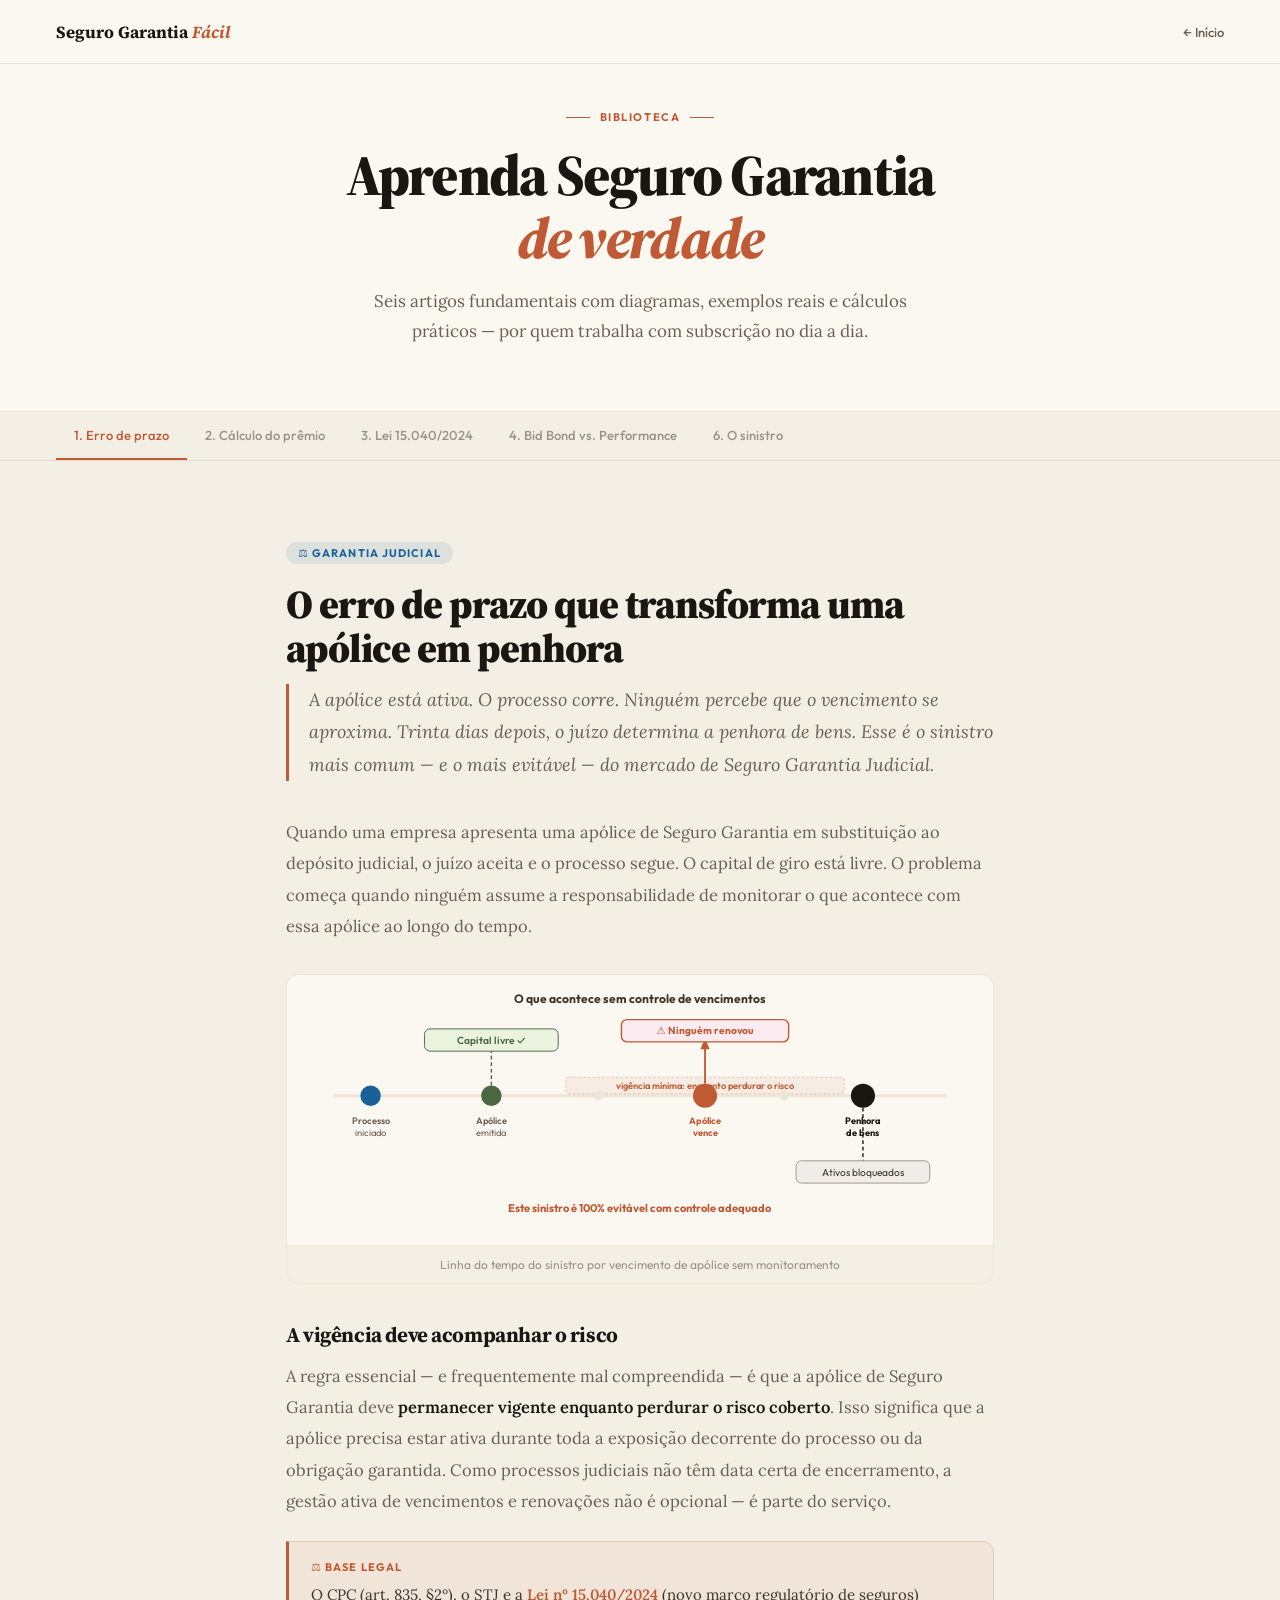
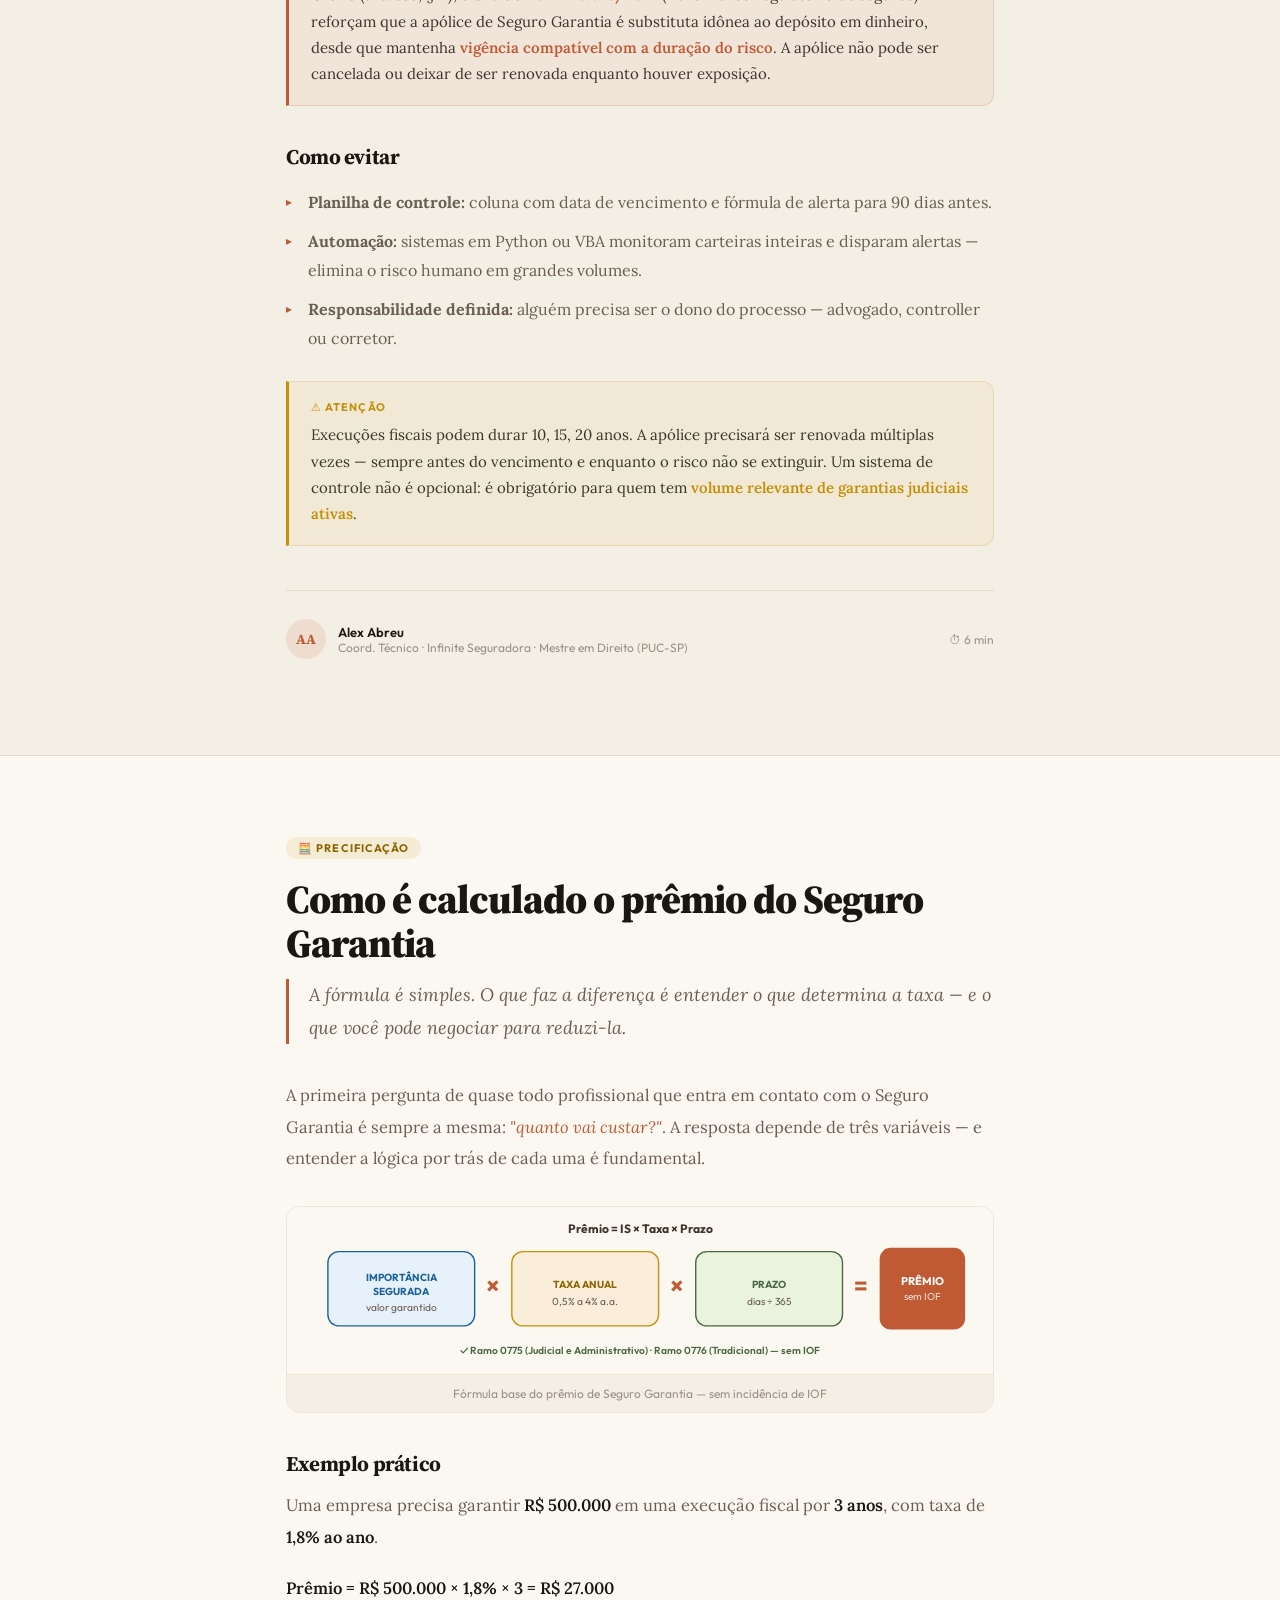
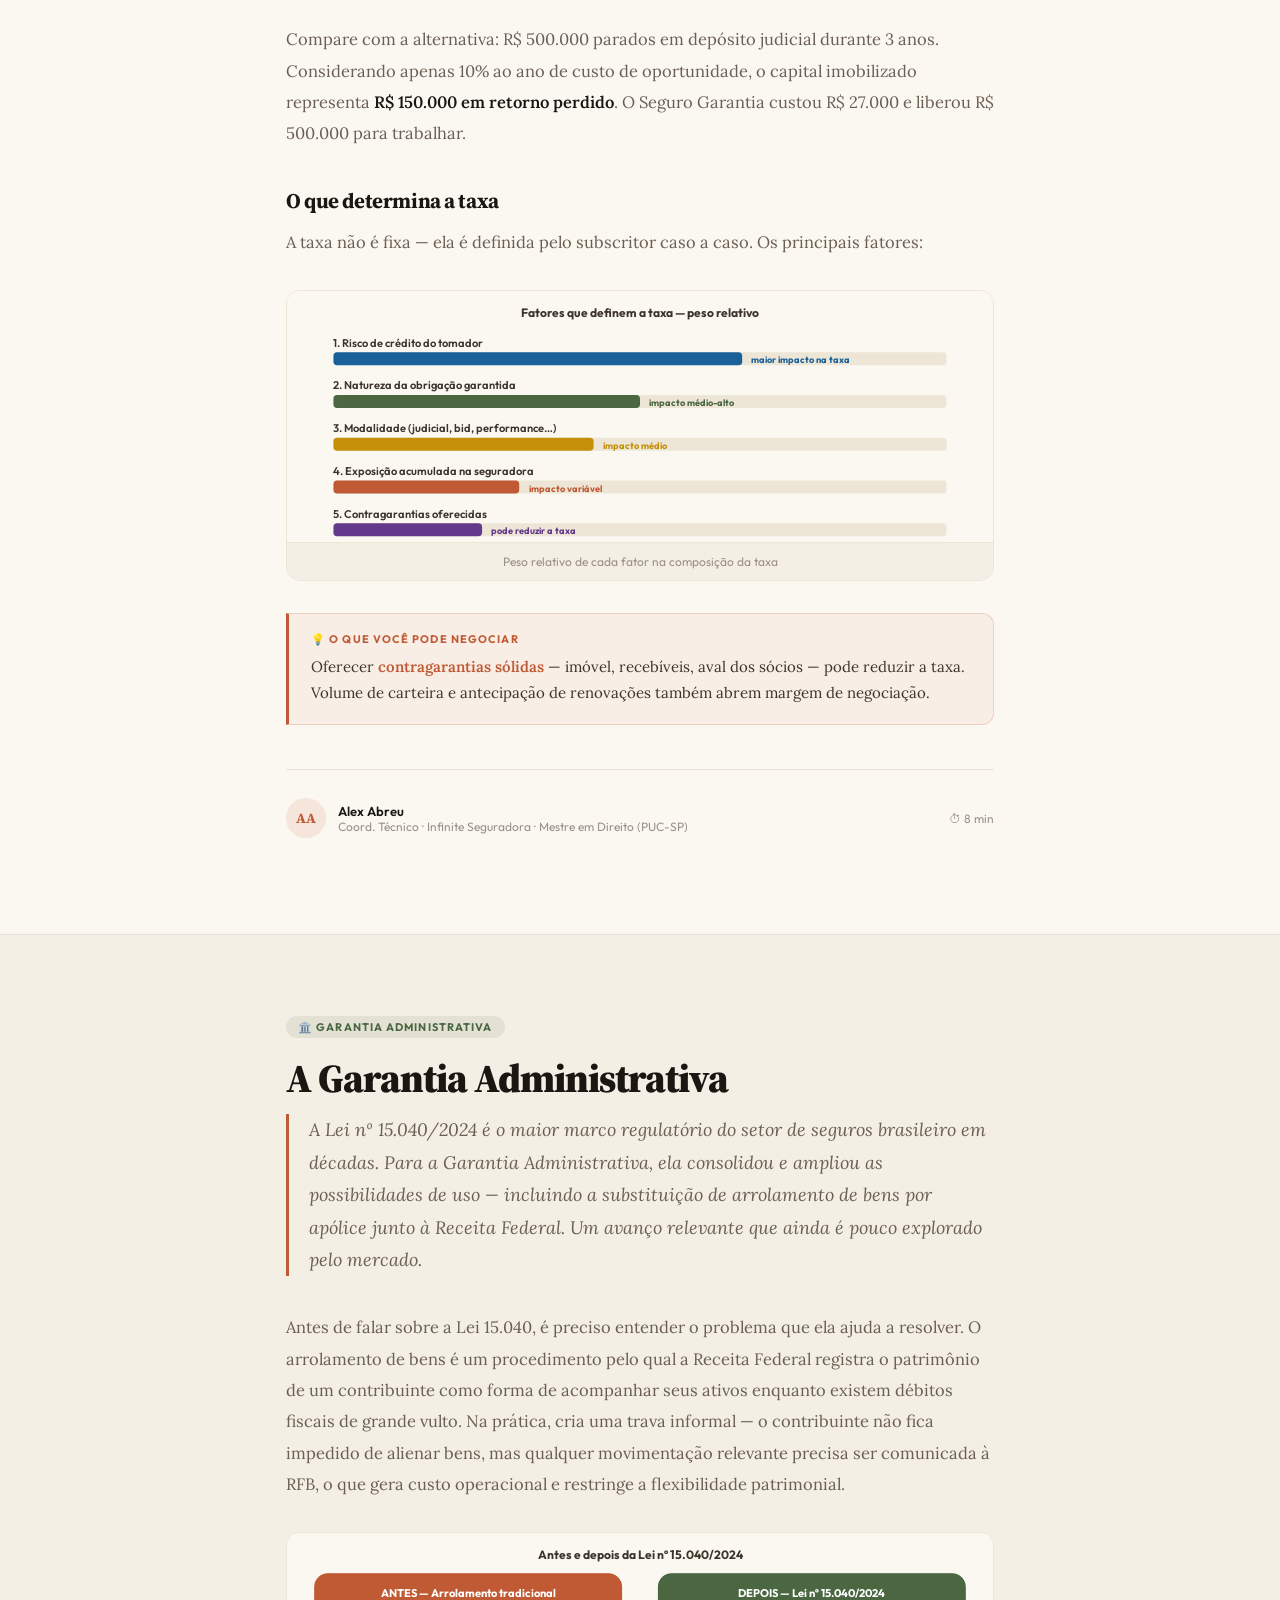
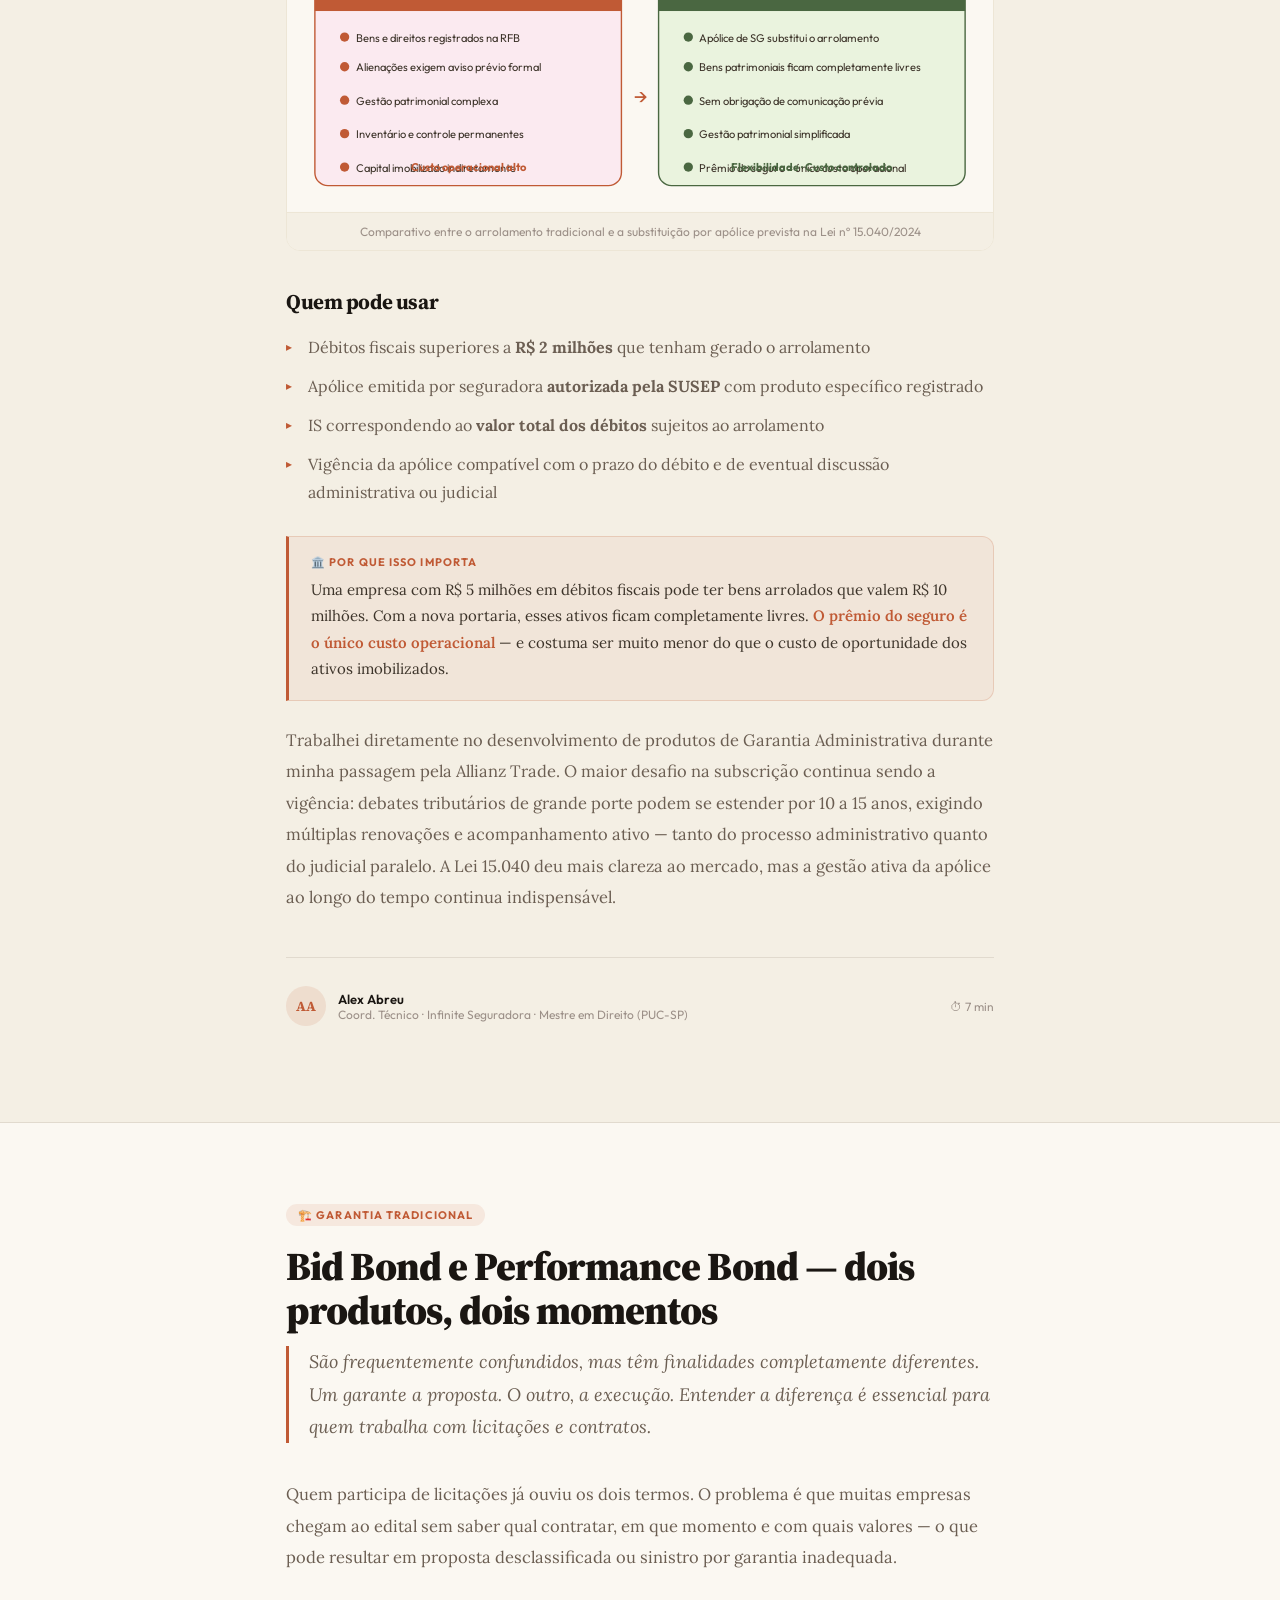
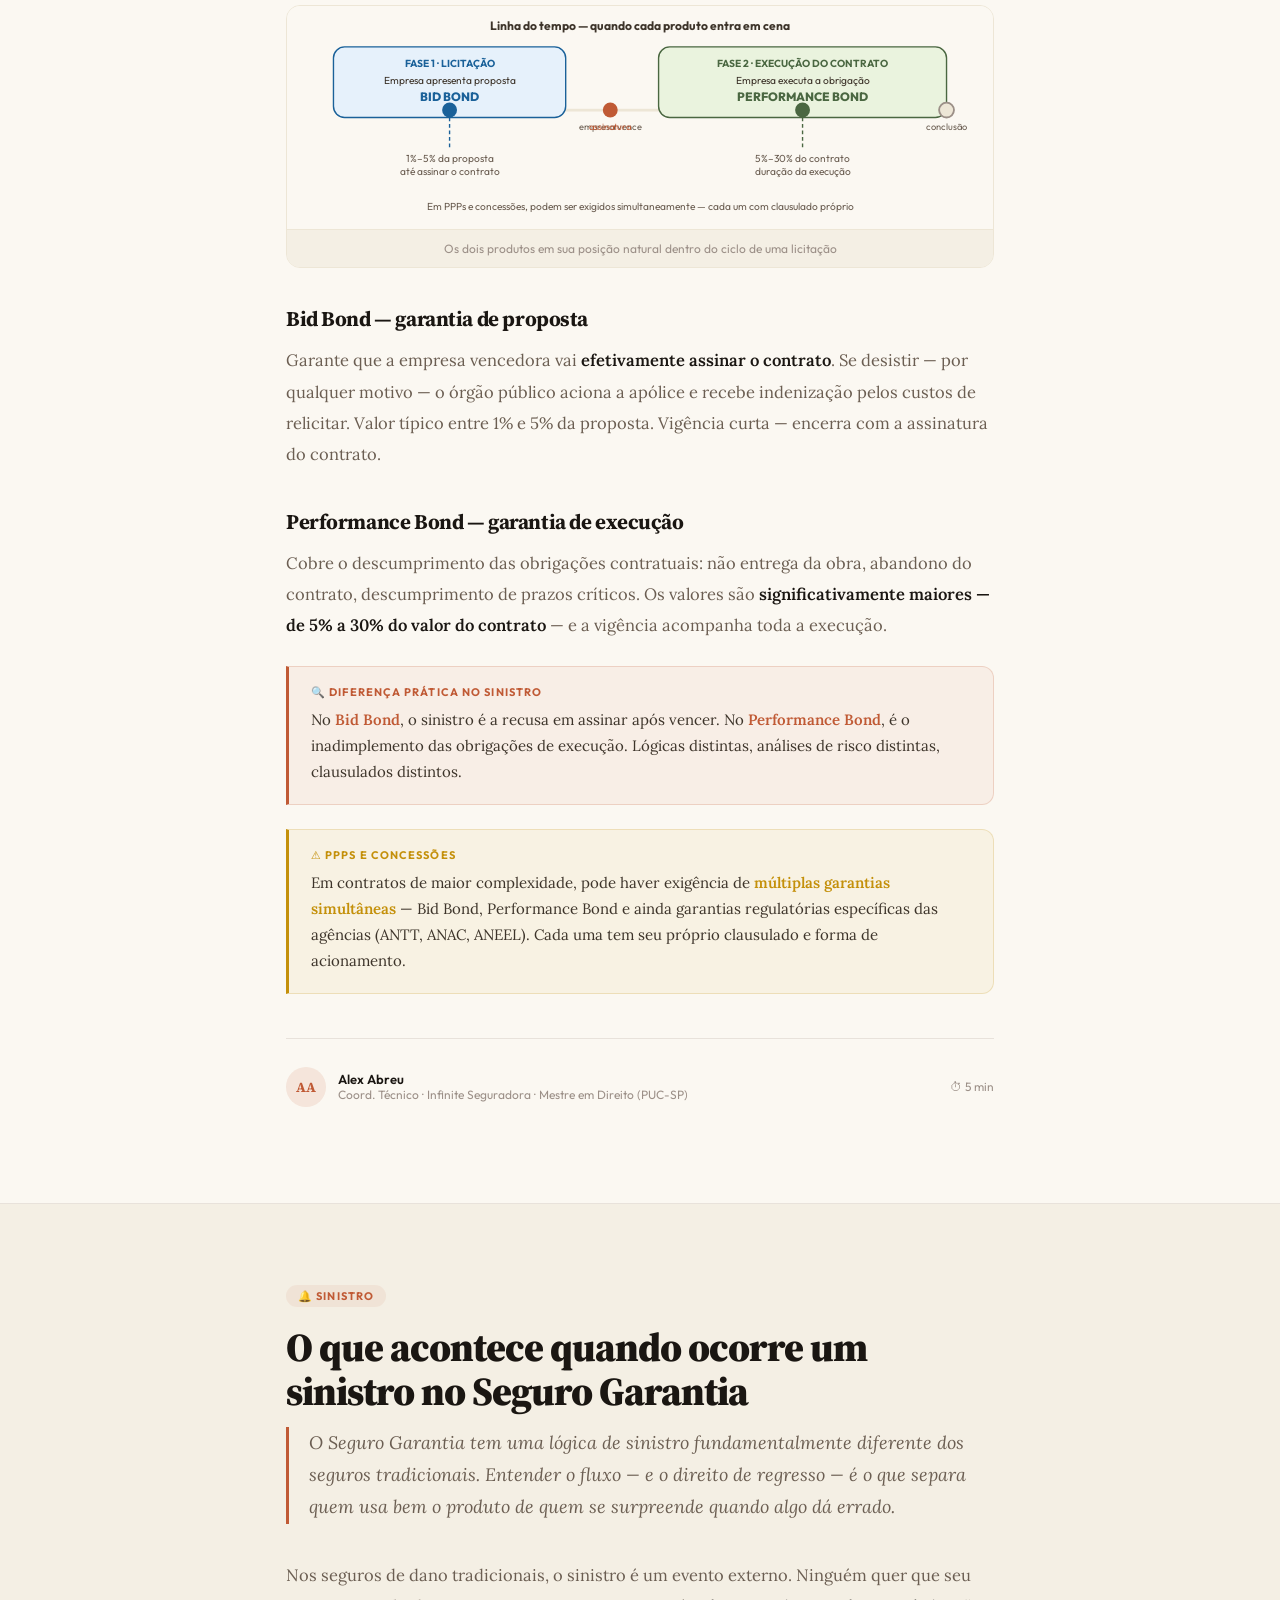
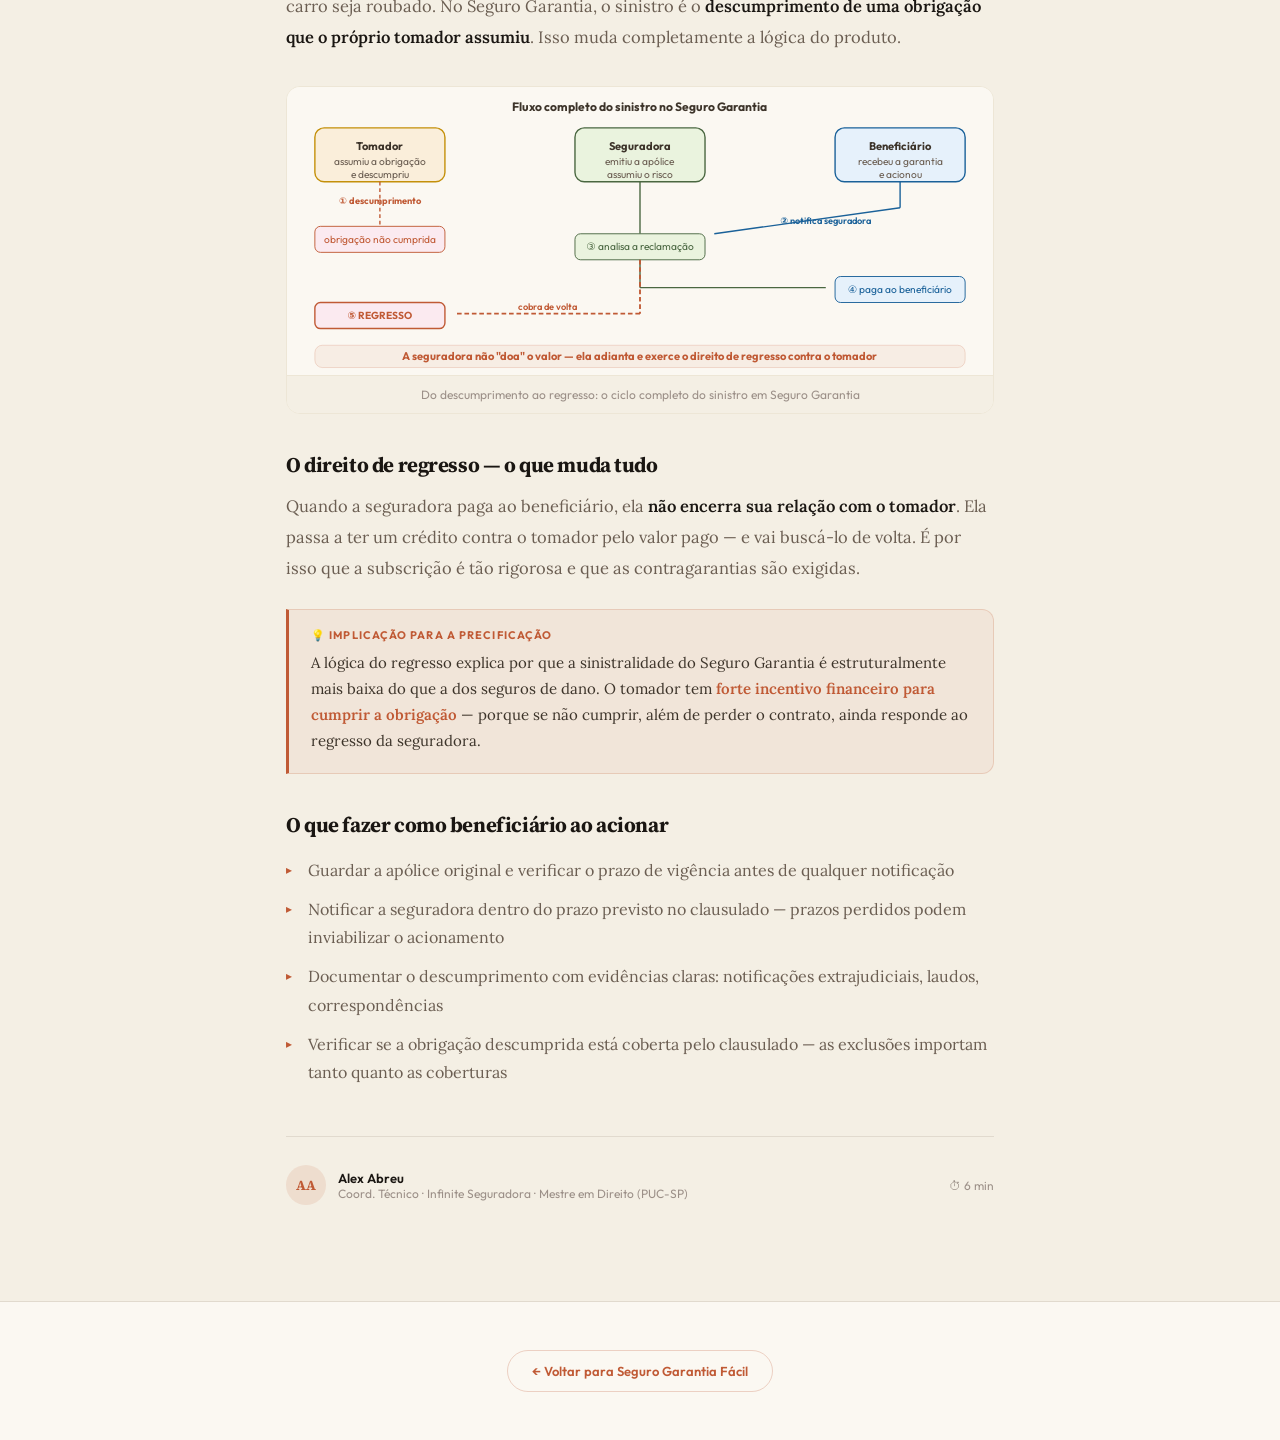
==== artigos.html @ 41e10927 "Update artigos.html" ====
<!DOCTYPE html>
<html lang="pt-BR">
<head>
<meta charset="UTF-8">
<meta name="viewport" content="width=device-width, initial-scale=1.0">
<title>Artigos — Seguro Garantia Fácil</title>
<link rel="preconnect" href="https://fonts.googleapis.com">
<link href="https://fonts.googleapis.com/css2?family=Lora:ital,wght@0,400;0,500;0,700;1,400&family=Outfit:wght@300;400;500;600;700&family=Source+Serif+4:ital,opsz,wght@0,8..60,700;0,8..60,900;1,8..60,400&display=swap" rel="stylesheet">
<style>
:root{--ivory:#FBF8F2;--ivory-2:#F4EFE4;--ivory-3:#EDE6D6;--ink:#1A1612;--ink-mid:#3D342A;--ink-soft:#6B5E52;--ink-mute:#9C9088;--terra:#C05A35;--terra-lt:#D97A52;--amber:#C4900A;--sage:#4A6741;--blue:#1A6199;--line:rgba(90,70,50,0.12);--serif:'Source Serif 4',Georgia,serif;--body:'Lora',Georgia,serif;--ui:'Outfit',system-ui,sans-serif}
*,*::before,*::after{box-sizing:border-box;margin:0;padding:0}
html{scroll-behavior:smooth}
body{font-family:var(--body);background:var(--ivory);color:var(--ink-mid);-webkit-font-smoothing:antialiased}
::-webkit-scrollbar{width:5px}::-webkit-scrollbar-track{background:var(--ivory-2)}::-webkit-scrollbar-thumb{background:var(--ivory-3);border-radius:99px}
nav{position:fixed;top:0;left:0;right:0;z-index:100;background:rgba(251,248,242,0.94);backdrop-filter:blur(16px);border-bottom:1px solid var(--line);display:flex;align-items:center;justify-content:space-between;padding:0 56px;height:64px}
.nav-logo{font-family:var(--serif);font-size:17px;font-weight:700;color:var(--ink);text-decoration:none}
.nav-logo em{font-style:italic;color:var(--terra)}
.nav-back{font-family:var(--ui);font-size:13px;font-weight:500;color:var(--ink-soft);text-decoration:none;display:flex;align-items:center;gap:6px;transition:color .2s}
.nav-back:hover{color:var(--terra)}
.hero{padding:110px 56px 64px;text-align:center;border-bottom:1px solid var(--line)}
.hero-ey{font-family:var(--ui);font-size:11px;font-weight:700;letter-spacing:.14em;text-transform:uppercase;color:var(--terra);margin-bottom:20px;display:flex;align-items:center;justify-content:center;gap:10px}
.hero-ey::before,.hero-ey::after{content:'';width:24px;height:1px;background:var(--terra)}
.hero h1{font-family:var(--serif);font-size:clamp(34px,5vw,58px);font-weight:900;color:var(--ink);letter-spacing:-.03em;line-height:1.08;margin-bottom:18px}
.hero h1 em{font-style:italic;color:var(--terra)}
.hero p{font-size:17px;color:var(--ink-soft);line-height:1.75;max-width:540px;margin:0 auto}
.anav{background:var(--ivory-2);border-bottom:1px solid var(--line);padding:0 56px;display:flex;gap:0;overflow-x:auto;position:sticky;top:64px;z-index:90}
.anav a{font-family:var(--ui);font-size:13px;font-weight:500;color:var(--ink-mute);text-decoration:none;padding:15px 18px;border-bottom:2px solid transparent;white-space:nowrap;transition:all .2s}
.anav a:hover{color:var(--terra)}
.anav a.on{color:var(--terra);border-bottom-color:var(--terra)}
.art{padding:80px 0 96px;border-bottom:1px solid var(--line)}
.art:nth-child(even){background:var(--ivory-2)}
.ai{max-width:820px;margin:0 auto;padding:0 56px}
.tag{display:inline-flex;align-items:center;gap:6px;font-family:var(--ui);font-size:11px;font-weight:700;letter-spacing:.1em;text-transform:uppercase;padding:4px 12px;border-radius:99px;margin-bottom:18px}
.tj{background:rgba(26,97,153,.1);color:#1a6199}
.tc{background:rgba(196,144,10,.12);color:#8A6500}
.ta{background:rgba(74,103,65,.1);color:var(--sage)}
.tt{background:rgba(192,90,53,.1);color:var(--terra)}
.tr{background:rgba(100,60,120,.1);color:#64388A}
.ts{background:rgba(192,90,53,.08);color:var(--terra)}
.h2{font-family:var(--serif);font-size:clamp(26px,3.5vw,40px);font-weight:900;color:var(--ink);line-height:1.1;letter-spacing:-.025em;margin-bottom:14px}
.lead{font-size:18px;color:var(--ink-soft);line-height:1.8;margin-bottom:36px;border-left:3px solid var(--terra);padding-left:20px;font-style:italic}
.body p{font-size:16.5px;line-height:1.9;color:var(--ink-soft);margin-bottom:20px}
.body p strong{color:var(--ink);font-weight:600}
.body p em{color:var(--terra);font-style:italic}
.body h3{font-family:var(--serif);font-size:21px;font-weight:700;color:var(--ink);margin:36px 0 12px;letter-spacing:-.02em}
.body ul{margin:0 0 20px;padding:0;list-style:none}
.body ul li{font-size:16px;color:var(--ink-soft);line-height:1.8;padding:5px 0 5px 22px;position:relative}
.body ul li::before{content:'▸';position:absolute;left:0;color:var(--terra);font-size:12px;top:8px}
.vis{margin:32px 0;border-radius:14px;overflow:hidden;border:1px solid var(--ivory-3);background:var(--ivory)}
.vis svg{display:block;width:100%;height:auto}
.vis figcaption{font-family:var(--ui);font-size:12px;color:var(--ink-mute);text-align:center;padding:11px 16px;background:var(--ivory-2);border-top:1px solid var(--ivory-3)}
.box{padding:18px 22px;margin:24px 0;border-radius:0 12px 12px 0}
.box-terra{background:rgba(192,90,53,.06);border-left:3px solid var(--terra);border:1px solid rgba(192,90,53,.2);border-left:3px solid var(--terra)}
.box-amber{background:rgba(196,144,10,.06);border-left:3px solid var(--amber);border:1px solid rgba(196,144,10,.2);border-left:3px solid var(--amber)}
.box-title{font-family:var(--ui);font-size:11px;font-weight:700;letter-spacing:.1em;text-transform:uppercase;color:var(--terra);margin-bottom:8px}
.box-amber .box-title{color:var(--amber)}
.box p{font-size:15px;color:var(--ink-mid);line-height:1.75;margin:0}
.box p strong{color:var(--terra)}
.box-amber p strong{color:var(--amber)}
.aft{margin-top:44px;padding-top:28px;border-top:1px solid var(--line);display:flex;align-items:center;justify-content:space-between;flex-wrap:wrap;gap:14px}
.aut{display:flex;align-items:center;gap:12px}
.av{width:40px;height:40px;border-radius:50%;background:rgba(192,90,53,.12);display:flex;align-items:center;justify-content:center;font-family:var(--serif);font-size:14px;font-weight:700;color:var(--terra);flex-shrink:0}
.an{font-family:var(--ui);font-size:13px;font-weight:600;color:var(--ink)}
.ar{font-family:var(--ui);font-size:12px;color:var(--ink-mute)}
.rt{font-family:var(--ui);font-size:12px;color:var(--ink-mute)}
.btm{display:block;text-align:center;padding:48px 0}
.btm a{font-family:var(--ui);font-size:13px;font-weight:600;color:var(--terra);text-decoration:none;display:inline-flex;align-items:center;gap:8px;padding:12px 24px;border-radius:99px;border:1.5px solid rgba(192,90,53,.25);transition:all .2s}
.btm a:hover{background:rgba(192,90,53,.06)}
@media(max-width:768px){nav,div.anav{padding:0 20px}.hero{padding:96px 20px 52px}.ai{padding:0 20px}}
</style>
</head>
<body>
<nav>
  <a href="segurogarantiafacil_v6.html" class="nav-logo">Seguro Garantia <em>Fácil</em></a>
  <a href="segurogarantiafacil_v6.html" class="nav-back">← Início</a>
</nav>
<div class="hero">
  <div class="hero-ey">Biblioteca</div>
  <h1>Aprenda Seguro Garantia<br><em>de verdade</em></h1>
  <p>Seis artigos fundamentais com diagramas, exemplos reais e cálculos práticos — por quem trabalha com subscrição no dia a dia.</p>
</div>
<div class="anav" id="anav">
  <a href="#a1" class="on">1. Erro de prazo</a>
  <a href="#a2">2. Cálculo do prêmio</a>
  <a href="#a3">3. Lei 15.040/2024</a>
  <a href="#a4">4. Bid Bond vs. Performance</a>
  <a href="#a6">6. O sinistro</a>
</div>

<!-- ART 1 -->
<article class="art" id="a1">
<div class="ai">
  <span class="tag tj">⚖️ Garantia Judicial</span>
  <h2 class="h2">O erro de prazo que transforma uma apólice em penhora</h2>
  <p class="lead">A apólice está ativa. O processo corre. Ninguém percebe que o vencimento se aproxima. Trinta dias depois, o juízo determina a penhora de bens. Esse é o sinistro mais comum — e o mais evitável — do mercado de Seguro Garantia Judicial.</p>
  <div class="body">
    <p>Quando uma empresa apresenta uma apólice de Seguro Garantia em substituição ao depósito judicial, o juízo aceita e o processo segue. O capital de giro está livre. O problema começa quando ninguém assume a responsabilidade de monitorar o que acontece com essa apólice ao longo do tempo.</p>
    <figure class="vis">
      <svg viewBox="0 0 760 290" xmlns="http://www.w3.org/2000/svg" font-family="Outfit,system-ui,sans-serif">
        <rect width="760" height="290" fill="#FBF8F2"/>
        <text x="380" y="30" text-anchor="middle" font-size="13" fill="#3D342A" font-weight="700" font-family="Source Serif 4,Georgia,serif">O que acontece sem controle de vencimentos</text>
        <line x1="50" y1="130" x2="710" y2="130" stroke="#EDE6D6" stroke-width="3"/>
        <circle cx="90" cy="130" r="11" fill="#1A6199"/>
        <text x="90" y="160" text-anchor="middle" font-size="10" fill="#6B5E52" font-weight="600">Processo</text>
        <text x="90" y="173" text-anchor="middle" font-size="10" fill="#6B5E52">iniciado</text>
        <circle cx="220" cy="130" r="11" fill="#4A6741"/>
        <text x="220" y="160" text-anchor="middle" font-size="10" fill="#6B5E52" font-weight="600">Apólice</text>
        <text x="220" y="173" text-anchor="middle" font-size="10" fill="#6B5E52">emitida</text>
        <line x1="220" y1="119" x2="220" y2="78" stroke="#4A6741" stroke-width="1.5" stroke-dasharray="4,3"/>
        <rect x="148" y="58" width="144" height="24" rx="6" fill="#EAF3DE" stroke="#4A6741"/>
        <text x="220" y="74" text-anchor="middle" font-size="11" fill="#4A6741" font-weight="600">Capital livre ✓</text>
        <circle cx="450" cy="130" r="13" fill="#C05A35"/>
        <text x="450" y="160" text-anchor="middle" font-size="10" fill="#C05A35" font-weight="700">Apólice</text>
        <text x="450" y="173" text-anchor="middle" font-size="10" fill="#C05A35" font-weight="700">vence</text>
        <line x1="450" y1="117" x2="450" y2="76" stroke="#C05A35" stroke-width="2"/>
        <polygon points="450,68 445,80 455,80" fill="#C05A35"/>
        <rect x="360" y="48" width="180" height="24" rx="6" fill="#FBEAF0" stroke="#C05A35" stroke-width="1.5"/>
        <text x="450" y="64" text-anchor="middle" font-size="11" fill="#C05A35" font-weight="700">⚠ Ninguém renovou</text>
        <rect x="300" y="110" width="300" height="18" rx="4" fill="rgba(192,90,53,0.08)" stroke="rgba(192,90,53,0.3)" stroke-width="1" stroke-dasharray="3,2"/>
        <text x="450" y="123" text-anchor="middle" font-size="10" fill="#C05A35" font-weight="600">vigência mínima: enquanto perdurar o risco</text>
        <circle cx="620" cy="130" r="13" fill="#1A1612"/>
        <text x="620" y="160" text-anchor="middle" font-size="10" fill="#1A1612" font-weight="700">Penhora</text>
        <text x="620" y="173" text-anchor="middle" font-size="10" fill="#1A1612" font-weight="700">de bens</text>
        <line x1="620" y1="143" x2="620" y2="200" stroke="#1A1612" stroke-width="1.5" stroke-dasharray="4,3"/>
        <rect x="548" y="200" width="144" height="24" rx="6" fill="#F0EDE8" stroke="#9C9088"/>
        <text x="620" y="216" text-anchor="middle" font-size="11" fill="#3D342A">Ativos bloqueados</text>
        <circle cx="335" cy="130" r="5" fill="#EDE6D6"/>
        <circle cx="535" cy="130" r="5" fill="#EDE6D6"/>
        <text x="380" y="255" text-anchor="middle" font-size="12" fill="#C05A35" font-weight="700">Este sinistro é 100% evitável com controle adequado</text>
      </svg>
      <figcaption>Linha do tempo do sinistro por vencimento de apólice sem monitoramento</figcaption>
    </figure>
    <h3>A vigência deve acompanhar o risco</h3>
    <p>A regra essencial — e frequentemente mal compreendida — é que a apólice de Seguro Garantia deve <strong>permanecer vigente enquanto perdurar o risco coberto</strong>. Isso significa que a apólice precisa estar ativa durante toda a exposição decorrente do processo ou da obrigação garantida. Como processos judiciais não têm data certa de encerramento, a gestão ativa de vencimentos e renovações não é opcional — é parte do serviço.</p>
    <div class="box box-terra">
      <div class="box-title">⚖️ Base legal</div>
      <p>O CPC (art. 835, §2º), o STJ e a <strong>Lei nº 15.040/2024</strong> (novo marco regulatório de seguros) reforçam que a apólice de Seguro Garantia é substituta idônea ao depósito em dinheiro, desde que mantenha <strong>vigência compatível com a duração do risco</strong>. A apólice não pode ser cancelada ou deixar de ser renovada enquanto houver exposição.</p>
    </div>
    <h3>Como evitar</h3>
    <ul>
      <li><strong>Planilha de controle:</strong> coluna com data de vencimento e fórmula de alerta para 90 dias antes.</li>
      <li><strong>Automação:</strong> sistemas em Python ou VBA monitoram carteiras inteiras e disparam alertas — elimina o risco humano em grandes volumes.</li>
      <li><strong>Responsabilidade definida:</strong> alguém precisa ser o dono do processo — advogado, controller ou corretor.</li>
    </ul>
    <div class="box box-amber">
      <div class="box-title">⚠ Atenção</div>
      <p>Execuções fiscais podem durar 10, 15, 20 anos. A apólice precisará ser renovada múltiplas vezes — sempre antes do vencimento e enquanto o risco não se extinguir. Um sistema de controle não é opcional: é obrigatório para quem tem <strong>volume relevante de garantias judiciais ativas</strong>.</p>
    </div>
  </div>
  <div class="aft"><div class="aut"><div class="av">AA</div><div><div class="an">Alex Abreu</div><div class="ar">Coord. Técnico · Infinite Seguradora · Mestre em Direito (PUC-SP)</div></div></div><div class="rt">⏱ 6 min</div></div>
</div>
</article>

<!-- ART 2 -->
<article class="art" id="a2">
<div class="ai">
  <span class="tag tc">🧮 Precificação</span>
  <h2 class="h2">Como é calculado o prêmio do Seguro Garantia</h2>
  <p class="lead">A fórmula é simples. O que faz a diferença é entender o que determina a taxa — e o que você pode negociar para reduzi-la.</p>
  <div class="body">
    <p>A primeira pergunta de quase todo profissional que entra em contato com o Seguro Garantia é sempre a mesma: <em>"quanto vai custar?"</em>. A resposta depende de três variáveis — e entender a lógica por trás de cada uma é fundamental.</p>
    <figure class="vis">
      <svg viewBox="0 0 760 180" xmlns="http://www.w3.org/2000/svg" font-family="Outfit,system-ui,sans-serif">
        <rect width="760" height="180" fill="#FBF8F2"/>
        <text x="380" y="28" text-anchor="middle" font-size="13" fill="#3D342A" font-weight="700" font-family="Source Serif 4,Georgia,serif">Prêmio = IS × Taxa × Prazo</text>
        <rect x="44" y="48" width="158" height="80" rx="12" fill="#E6F1FB" stroke="#1A6199" stroke-width="1.5"/>
        <text x="123" y="80" text-anchor="middle" font-size="11" fill="#1A6199" font-weight="700">IMPORTÂNCIA</text>
        <text x="123" y="95" text-anchor="middle" font-size="11" fill="#1A6199" font-weight="700">SEGURADA</text>
        <text x="123" y="112" text-anchor="middle" font-size="11" fill="#6B5E52">valor garantido</text>
        <text x="222" y="94" text-anchor="middle" font-size="26" fill="#C05A35" font-weight="700">×</text>
        <rect x="242" y="48" width="158" height="80" rx="12" fill="#FAEEDA" stroke="#C4900A" stroke-width="1.5"/>
        <text x="321" y="87" text-anchor="middle" font-size="11" fill="#8A6500" font-weight="700">TAXA ANUAL</text>
        <text x="321" y="105" text-anchor="middle" font-size="11" fill="#6B5E52">0,5% a 4% a.a.</text>
        <text x="420" y="94" text-anchor="middle" font-size="26" fill="#C05A35" font-weight="700">×</text>
        <rect x="440" y="48" width="158" height="80" rx="12" fill="#EAF3DE" stroke="#4A6741" stroke-width="1.5"/>
        <text x="519" y="87" text-anchor="middle" font-size="11" fill="#4A6741" font-weight="700">PRAZO</text>
        <text x="519" y="105" text-anchor="middle" font-size="11" fill="#6B5E52">dias ÷ 365</text>
        <text x="618" y="94" text-anchor="middle" font-size="26" fill="#C05A35" font-weight="700">=</text>
        <rect x="638" y="44" width="92" height="88" rx="12" fill="#C05A35"/>
        <text x="684" y="84" text-anchor="middle" font-size="12" fill="white" font-weight="700">PRÊMIO</text>
        <text x="684" y="100" text-anchor="middle" font-size="11" fill="rgba(255,255,255,.8)">sem IOF</text>
        <text x="380" y="158" text-anchor="middle" font-size="11" fill="#4A6741" font-weight="600">✓ Ramo 0775 (Judicial e Administrativo) · Ramo 0776 (Tradicional) — sem IOF</text>
      </svg>
      <figcaption>Fórmula base do prêmio de Seguro Garantia — sem incidência de IOF</figcaption>
    </figure>
    <h3>Exemplo prático</h3>
    <p>Uma empresa precisa garantir <strong>R$ 500.000</strong> em uma execução fiscal por <strong>3 anos</strong>, com taxa de <strong>1,8% ao ano</strong>.</p>
    <p><strong>Prêmio = R$ 500.000 × 1,8% × 3 = R$ 27.000</strong></p>
    <p>Compare com a alternativa: R$ 500.000 parados em depósito judicial durante 3 anos. Considerando apenas 10% ao ano de custo de oportunidade, o capital imobilizado representa <strong>R$ 150.000 em retorno perdido</strong>. O Seguro Garantia custou R$ 27.000 e liberou R$ 500.000 para trabalhar.</p>
    <h3>O que determina a taxa</h3>
    <p>A taxa não é fixa — ela é definida pelo subscritor caso a caso. Os principais fatores:</p>
    <figure class="vis">
      <svg viewBox="0 0 760 270" xmlns="http://www.w3.org/2000/svg" font-family="Outfit,system-ui,sans-serif">
        <rect width="760" height="270" fill="#FBF8F2"/>
        <text x="380" y="28" text-anchor="middle" font-size="13" fill="#3D342A" font-weight="700" font-family="Source Serif 4,Georgia,serif">Fatores que definem a taxa — peso relativo</text>
        <text x="50" y="60" font-size="12" fill="#3D342A" font-weight="600">1. Risco de crédito do tomador</text>
        <rect x="50" y="66" width="660" height="14" rx="4" fill="#EDE6D6"/>
        <rect x="50" y="66" width="440" height="14" rx="4" fill="#1A6199"/>
        <text x="500" y="78" font-size="10" fill="#1A6199" font-weight="700">maior impacto na taxa</text>
        <text x="50" y="106" font-size="12" fill="#3D342A" font-weight="600">2. Natureza da obrigação garantida</text>
        <rect x="50" y="112" width="660" height="14" rx="4" fill="#EDE6D6"/>
        <rect x="50" y="112" width="330" height="14" rx="4" fill="#4A6741"/>
        <text x="390" y="124" font-size="10" fill="#4A6741" font-weight="700">impacto médio-alto</text>
        <text x="50" y="152" font-size="12" fill="#3D342A" font-weight="600">3. Modalidade (judicial, bid, performance…)</text>
        <rect x="50" y="158" width="660" height="14" rx="4" fill="#EDE6D6"/>
        <rect x="50" y="158" width="280" height="14" rx="4" fill="#C4900A"/>
        <text x="340" y="170" font-size="10" fill="#C4900A" font-weight="700">impacto médio</text>
        <text x="50" y="198" font-size="12" fill="#3D342A" font-weight="600">4. Exposição acumulada na seguradora</text>
        <rect x="50" y="204" width="660" height="14" rx="4" fill="#EDE6D6"/>
        <rect x="50" y="204" width="200" height="14" rx="4" fill="#C05A35"/>
        <text x="260" y="216" font-size="10" fill="#C05A35" font-weight="700">impacto variável</text>
        <text x="50" y="244" font-size="12" fill="#3D342A" font-weight="600">5. Contragarantias oferecidas</text>
        <rect x="50" y="250" width="660" height="14" rx="4" fill="#EDE6D6"/>
        <rect x="50" y="250" width="160" height="14" rx="4" fill="#64388A"/>
        <text x="220" y="262" font-size="10" fill="#64388A" font-weight="700">pode reduzir a taxa</text>
      </svg>
      <figcaption>Peso relativo de cada fator na composição da taxa</figcaption>
    </figure>
    <div class="box box-terra">
      <div class="box-title">💡 O que você pode negociar</div>
      <p>Oferecer <strong>contragarantias sólidas</strong> — imóvel, recebíveis, aval dos sócios — pode reduzir a taxa. Volume de carteira e antecipação de renovações também abrem margem de negociação.</p>
    </div>
  <div class="aft"><div class="aut"><div class="av">AA</div><div><div class="an">Alex Abreu</div><div class="ar">Coord. Técnico · Infinite Seguradora · Mestre em Direito (PUC-SP)</div></div></div><div class="rt">⏱ 8 min</div></div>
</div>
</article>

<!-- ART 3 -->
<article class="art" id="a3">
<div class="ai">
  <span class="tag ta">🏛️ Garantia Administrativa</span>
  <h2 class="h2">A Garantia Administrativa</h2>
  <p class="lead">A Lei nº 15.040/2024 é o maior marco regulatório do setor de seguros brasileiro em décadas. Para a Garantia Administrativa, ela consolidou e ampliou as possibilidades de uso — incluindo a substituição de arrolamento de bens por apólice junto à Receita Federal. Um avanço relevante que ainda é pouco explorado pelo mercado.</p>
  <div class="body">
    <p>Antes de falar sobre a Lei 15.040, é preciso entender o problema que ela ajuda a resolver. O arrolamento de bens é um procedimento pelo qual a Receita Federal registra o patrimônio de um contribuinte como forma de acompanhar seus ativos enquanto existem débitos fiscais de grande vulto. Na prática, cria uma trava informal — o contribuinte não fica impedido de alienar bens, mas qualquer movimentação relevante precisa ser comunicada à RFB, o que gera custo operacional e restringe a flexibilidade patrimonial.</p>
    <figure class="vis">
      <svg viewBox="0 0 760 300" xmlns="http://www.w3.org/2000/svg" font-family="Outfit,system-ui,sans-serif">
        <rect width="760" height="300" fill="#FBF8F2"/>
        <text x="380" y="28" text-anchor="middle" font-size="13" fill="#3D342A" font-weight="700" font-family="Source Serif 4,Georgia,serif">Antes e depois da Lei nº 15.040/2024</text>
        <rect x="30" y="44" width="330" height="228" rx="14" fill="#FBEAF0" stroke="#C05A35" stroke-width="1.5"/>
        <rect x="30" y="44" width="330" height="40" rx="14" fill="#C05A35"/>
        <rect x="30" y="70" width="330" height="14" fill="#C05A35"/>
        <text x="195" y="69" text-anchor="middle" font-size="12" fill="white" font-weight="700">ANTES — Arrolamento tradicional</text>
        <g transform="translate(52,104)">
          <circle cx="10" cy="8" r="5" fill="#C05A35"/>
          <text x="22" y="13" font-size="12" fill="#3D342A">Bens e direitos registrados na RFB</text>
          <circle cx="10" cy="40" r="5" fill="#C05A35"/>
          <text x="22" y="45" font-size="12" fill="#3D342A">Alienações exigem aviso prévio formal</text>
          <circle cx="10" cy="76" r="5" fill="#C05A35"/>
          <text x="22" y="81" font-size="12" fill="#3D342A">Gestão patrimonial complexa</text>
          <circle cx="10" cy="112" r="5" fill="#C05A35"/>
          <text x="22" y="117" font-size="12" fill="#3D342A">Inventário e controle permanentes</text>
          <circle cx="10" cy="148" r="5" fill="#C05A35"/>
          <text x="22" y="153" font-size="12" fill="#3D342A">Capital imobilizado indiretamente</text>
        </g>
        <text x="195" y="256" text-anchor="middle" font-size="12" fill="#C05A35" font-weight="700">Custo operacional alto</text>
        <rect x="400" y="44" width="330" height="228" rx="14" fill="#EAF3DE" stroke="#4A6741" stroke-width="1.5"/>
        <rect x="400" y="44" width="330" height="40" rx="14" fill="#4A6741"/>
        <rect x="400" y="70" width="330" height="14" fill="#4A6741"/>
        <text x="565" y="69" text-anchor="middle" font-size="12" fill="white" font-weight="700">DEPOIS — Lei nº 15.040/2024</text>
        <g transform="translate(422,104)">
          <circle cx="10" cy="8" r="5" fill="#4A6741"/>
          <text x="22" y="13" font-size="12" fill="#3D342A">Apólice de SG substitui o arrolamento</text>
          <circle cx="10" cy="40" r="5" fill="#4A6741"/>
          <text x="22" y="45" font-size="12" fill="#3D342A">Bens patrimoniais ficam completamente livres</text>
          <circle cx="10" cy="76" r="5" fill="#4A6741"/>
          <text x="22" y="81" font-size="12" fill="#3D342A">Sem obrigação de comunicação prévia</text>
          <circle cx="10" cy="112" r="5" fill="#4A6741"/>
          <text x="22" y="117" font-size="12" fill="#3D342A">Gestão patrimonial simplificada</text>
          <circle cx="10" cy="148" r="5" fill="#4A6741"/>
          <text x="22" y="153" font-size="12" fill="#3D342A">Prêmio do seguro = único custo operacional</text>
        </g>
        <text x="565" y="256" text-anchor="middle" font-size="12" fill="#4A6741" font-weight="700">Flexibilidade · Custo controlado</text>
        <text x="380" y="184" text-anchor="middle" font-size="22" fill="#C05A35">→</text>
      </svg>
      <figcaption>Comparativo entre o arrolamento tradicional e a substituição por apólice prevista na Lei nº 15.040/2024</figcaption>
    </figure>
    <h3>Quem pode usar</h3>
    <ul>
      <li>Débitos fiscais superiores a <strong>R$ 2 milhões</strong> que tenham gerado o arrolamento</li>
      <li>Apólice emitida por seguradora <strong>autorizada pela SUSEP</strong> com produto específico registrado</li>
      <li>IS correspondendo ao <strong>valor total dos débitos</strong> sujeitos ao arrolamento</li>
      <li>Vigência da apólice compatível com o prazo do débito e de eventual discussão administrativa ou judicial</li>
    </ul>
    <div class="box box-terra">
      <div class="box-title">🏛️ Por que isso importa</div>
      <p>Uma empresa com R$ 5 milhões em débitos fiscais pode ter bens arrolados que valem R$ 10 milhões. Com a nova portaria, esses ativos ficam completamente livres. <strong>O prêmio do seguro é o único custo operacional</strong> — e costuma ser muito menor do que o custo de oportunidade dos ativos imobilizados.</p>
    </div>
    <p>Trabalhei diretamente no desenvolvimento de produtos de Garantia Administrativa durante minha passagem pela Allianz Trade. O maior desafio na subscrição continua sendo a vigência: debates tributários de grande porte podem se estender por 10 a 15 anos, exigindo múltiplas renovações e acompanhamento ativo — tanto do processo administrativo quanto do judicial paralelo. A Lei 15.040 deu mais clareza ao mercado, mas a gestão ativa da apólice ao longo do tempo continua indispensável.</p>
  </div>
  <div class="aft"><div class="aut"><div class="av">AA</div><div><div class="an">Alex Abreu</div><div class="ar">Coord. Técnico · Infinite Seguradora · Mestre em Direito (PUC-SP)</div></div></div><div class="rt">⏱ 7 min</div></div>
</div>
</article>

<!-- ART 4 -->
<article class="art" id="a4">
<div class="ai">
  <span class="tag tt">🏗️ Garantia Tradicional</span>
  <h2 class="h2">Bid Bond e Performance Bond — dois produtos, dois momentos</h2>
  <p class="lead">São frequentemente confundidos, mas têm finalidades completamente diferentes. Um garante a proposta. O outro, a execução. Entender a diferença é essencial para quem trabalha com licitações e contratos.</p>
  <div class="body">
    <p>Quem participa de licitações já ouviu os dois termos. O problema é que muitas empresas chegam ao edital sem saber qual contratar, em que momento e com quais valores — o que pode resultar em proposta desclassificada ou sinistro por garantia inadequada.</p>
    <figure class="vis">
      <svg viewBox="0 0 760 240" xmlns="http://www.w3.org/2000/svg" font-family="Outfit,system-ui,sans-serif">
        <rect width="760" height="240" fill="#FBF8F2"/>
        <text x="380" y="26" text-anchor="middle" font-size="13" fill="#3D342A" font-weight="700" font-family="Source Serif 4,Georgia,serif">Linha do tempo — quando cada produto entra em cena</text>
        <line x1="50" y1="112" x2="710" y2="112" stroke="#EDE6D6" stroke-width="3"/>
        <rect x="50" y="44" width="250" height="76" rx="12" fill="#E6F1FB" stroke="#1A6199" stroke-width="1.5"/>
        <text x="175" y="66" text-anchor="middle" font-size="11" fill="#1A6199" font-weight="700">FASE 1 · LICITAÇÃO</text>
        <text x="175" y="84" text-anchor="middle" font-size="11" fill="#3D342A">Empresa apresenta proposta</text>
        <text x="175" y="102" text-anchor="middle" font-size="13" fill="#1A6199" font-weight="800">BID BOND</text>
        <line x1="175" y1="120" x2="175" y2="152" stroke="#1A6199" stroke-width="1.5" stroke-dasharray="4,3"/>
        <text x="175" y="168" text-anchor="middle" font-size="11" fill="#6B5E52">1%–5% da proposta</text>
        <text x="175" y="182" text-anchor="middle" font-size="11" fill="#6B5E52">até assinar o contrato</text>
        <text x="348" y="118" text-anchor="middle" font-size="18" fill="#C05A35" font-weight="700">→</text>
        <text x="348" y="134" text-anchor="middle" font-size="10" fill="#6B5E52">empresa vence</text>
        <rect x="400" y="44" width="310" height="76" rx="12" fill="#EAF3DE" stroke="#4A6741" stroke-width="1.5"/>
        <text x="555" y="66" text-anchor="middle" font-size="11" fill="#4A6741" font-weight="700">FASE 2 · EXECUÇÃO DO CONTRATO</text>
        <text x="555" y="84" text-anchor="middle" font-size="11" fill="#3D342A">Empresa executa a obrigação</text>
        <text x="555" y="102" text-anchor="middle" font-size="13" fill="#4A6741" font-weight="800">PERFORMANCE BOND</text>
        <line x1="555" y1="120" x2="555" y2="152" stroke="#4A6741" stroke-width="1.5" stroke-dasharray="4,3"/>
        <text x="555" y="168" text-anchor="middle" font-size="11" fill="#6B5E52">5%–30% do contrato</text>
        <text x="555" y="182" text-anchor="middle" font-size="11" fill="#6B5E52">duração da execução</text>
        <circle cx="175" cy="112" r="8" fill="#1A6199"/>
        <circle cx="348" cy="112" r="8" fill="#C05A35"/>
        <circle cx="555" cy="112" r="8" fill="#4A6741"/>
        <circle cx="710" cy="112" r="8" fill="#EDE6D6" stroke="#9C9088" stroke-width="2"/>
        <text x="348" y="134" text-anchor="middle" font-size="10" fill="#C05A35">assinatura</text>
        <text x="710" y="134" text-anchor="middle" font-size="10" fill="#6B5E52">conclusão</text>
        <text x="380" y="220" text-anchor="middle" font-size="11" fill="#6B5E52">Em PPPs e concessões, podem ser exigidos simultaneamente — cada um com clausulado próprio</text>
      </svg>
      <figcaption>Os dois produtos em sua posição natural dentro do ciclo de uma licitação</figcaption>
    </figure>
    <h3>Bid Bond — garantia de proposta</h3>
    <p>Garante que a empresa vencedora vai <strong>efetivamente assinar o contrato</strong>. Se desistir — por qualquer motivo — o órgão público aciona a apólice e recebe indenização pelos custos de relicitar. Valor típico entre 1% e 5% da proposta. Vigência curta — encerra com a assinatura do contrato.</p>
    <h3>Performance Bond — garantia de execução</h3>
    <p>Cobre o descumprimento das obrigações contratuais: não entrega da obra, abandono do contrato, descumprimento de prazos críticos. Os valores são <strong>significativamente maiores — de 5% a 30% do valor do contrato</strong> — e a vigência acompanha toda a execução.</p>
    <div class="box box-terra">
      <div class="box-title">🔍 Diferença prática no sinistro</div>
      <p>No <strong>Bid Bond</strong>, o sinistro é a recusa em assinar após vencer. No <strong>Performance Bond</strong>, é o inadimplemento das obrigações de execução. Lógicas distintas, análises de risco distintas, clausulados distintos.</p>
    </div>
    <div class="box box-amber">
      <div class="box-title">⚠ PPPs e concessões</div>
      <p>Em contratos de maior complexidade, pode haver exigência de <strong>múltiplas garantias simultâneas</strong> — Bid Bond, Performance Bond e ainda garantias regulatórias específicas das agências (ANTT, ANAC, ANEEL). Cada uma tem seu próprio clausulado e forma de acionamento.</p>
    </div>
  </div>
  <div class="aft"><div class="aut"><div class="av">AA</div><div><div class="an">Alex Abreu</div><div class="ar">Coord. Técnico · Infinite Seguradora · Mestre em Direito (PUC-SP)</div></div></div><div class="rt">⏱ 5 min</div></div>
</div>
</article>

<!-- ART 6 -->
<article class="art" id="a6">
<div class="ai">
  <span class="tag ts">🔔 Sinistro</span>
  <h2 class="h2">O que acontece quando ocorre um sinistro no Seguro Garantia</h2>
  <p class="lead">O Seguro Garantia tem uma lógica de sinistro fundamentalmente diferente dos seguros tradicionais. Entender o fluxo — e o direito de regresso — é o que separa quem usa bem o produto de quem se surpreende quando algo dá errado.</p>
  <div class="body">
    <p>Nos seguros de dano tradicionais, o sinistro é um evento externo. Ninguém quer que seu carro seja roubado. No Seguro Garantia, o sinistro é o <strong>descumprimento de uma obrigação que o próprio tomador assumiu</strong>. Isso muda completamente a lógica do produto.</p>
    <figure class="vis">
      <svg viewBox="0 0 760 310" xmlns="http://www.w3.org/2000/svg" font-family="Outfit,system-ui,sans-serif">
        <defs>
          <marker id="a1" markerWidth="8" markerHeight="8" refX="6" refY="3" orient="auto"><path d="M0,0 L0,6 L8,3 z" fill="#1A6199"/></marker>
          <marker id="a2" markerWidth="8" markerHeight="8" refX="6" refY="3" orient="auto"><path d="M0,0 L0,6 L8,3 z" fill="#C05A35"/></marker>
          <marker id="a3" markerWidth="8" markerHeight="8" refX="6" refY="3" orient="auto"><path d="M0,0 L0,6 L8,3 z" fill="#4A6741"/></marker>
        </defs>
        <rect width="760" height="310" fill="#FBF8F2"/>
        <text x="380" y="26" text-anchor="middle" font-size="13" fill="#3D342A" font-weight="700" font-family="Source Serif 4,Georgia,serif">Fluxo completo do sinistro no Seguro Garantia</text>
        <rect x="30" y="44" width="140" height="58" rx="10" fill="#FAEEDA" stroke="#C4900A" stroke-width="1.5"/>
        <text x="100" y="68" text-anchor="middle" font-size="12" fill="#3D342A" font-weight="700">Tomador</text>
        <text x="100" y="84" text-anchor="middle" font-size="11" fill="#6B5E52">assumiu a obrigação</text>
        <text x="100" y="98" text-anchor="middle" font-size="11" fill="#6B5E52">e descumpriu</text>
        <rect x="310" y="44" width="140" height="58" rx="10" fill="#EAF3DE" stroke="#4A6741" stroke-width="1.5"/>
        <text x="380" y="68" text-anchor="middle" font-size="12" fill="#3D342A" font-weight="700">Seguradora</text>
        <text x="380" y="84" text-anchor="middle" font-size="11" fill="#6B5E52">emitiu a apólice</text>
        <text x="380" y="98" text-anchor="middle" font-size="11" fill="#6B5E52">assumiu o risco</text>
        <rect x="590" y="44" width="140" height="58" rx="10" fill="#E6F1FB" stroke="#1A6199" stroke-width="1.5"/>
        <text x="660" y="68" text-anchor="middle" font-size="12" fill="#3D342A" font-weight="700">Beneficiário</text>
        <text x="660" y="84" text-anchor="middle" font-size="11" fill="#6B5E52">recebeu a garantia</text>
        <text x="660" y="98" text-anchor="middle" font-size="11" fill="#6B5E52">e acionou</text>
        <text x="100" y="126" text-anchor="middle" font-size="10" fill="#C05A35" font-weight="700">① descumprimento</text>
        <line x1="100" y1="102" x2="100" y2="150" stroke="#C05A35" stroke-width="1.5" stroke-dasharray="4,3"/>
        <rect x="30" y="150" width="140" height="28" rx="6" fill="#FBEAF0" stroke="#C05A35"/>
        <text x="100" y="168" text-anchor="middle" font-size="11" fill="#C05A35">obrigação não cumprida</text>
        <line x1="660" y1="102" x2="660" y2="130" stroke="#1A6199" stroke-width="1.5"/>
        <line x1="660" y1="130" x2="460" y2="158" stroke="#1A6199" stroke-width="1.5" marker-end="url(#a1)"/>
        <text x="580" y="148" text-anchor="middle" font-size="10" fill="#1A6199" font-weight="600">② notifica seguradora</text>
        <line x1="380" y1="102" x2="380" y2="158" stroke="#4A6741" stroke-width="1.5"/>
        <rect x="310" y="158" width="140" height="28" rx="6" fill="#EAF3DE" stroke="#4A6741"/>
        <text x="380" y="176" text-anchor="middle" font-size="11" fill="#4A6741">③ analisa a reclamação</text>
        <line x1="380" y1="186" x2="380" y2="216" stroke="#4A6741" stroke-width="1.5"/>
        <line x1="380" y1="216" x2="580" y2="216" stroke="#4A6741" stroke-width="1.5" marker-end="url(#a3)"/>
        <rect x="590" y="204" width="140" height="28" rx="6" fill="#E6F1FB" stroke="#1A6199"/>
        <text x="660" y="222" text-anchor="middle" font-size="11" fill="#1A6199">④ paga ao beneficiário</text>
        <line x1="380" y1="186" x2="380" y2="244" stroke="#C05A35" stroke-width="2" stroke-dasharray="5,3"/>
        <line x1="380" y1="244" x2="180" y2="244" stroke="#C05A35" stroke-width="2" stroke-dasharray="5,3" marker-end="url(#a2)"/>
        <rect x="30" y="232" width="140" height="28" rx="6" fill="#FBEAF0" stroke="#C05A35" stroke-width="1.5"/>
        <text x="100" y="250" text-anchor="middle" font-size="11" fill="#C05A35" font-weight="700">⑤ REGRESSO</text>
        <text x="280" y="240" text-anchor="middle" font-size="10" fill="#C05A35" font-weight="600">cobra de volta</text>
        <rect x="30" y="278" width="700" height="24" rx="8" fill="rgba(192,90,53,0.07)" stroke="rgba(192,90,53,0.2)"/>
        <text x="380" y="294" text-anchor="middle" font-size="12" fill="#C05A35" font-weight="700">A seguradora não "doa" o valor — ela adianta e exerce o direito de regresso contra o tomador</text>
      </svg>
      <figcaption>Do descumprimento ao regresso: o ciclo completo do sinistro em Seguro Garantia</figcaption>
    </figure>
    <h3>O direito de regresso — o que muda tudo</h3>
    <p>Quando a seguradora paga ao beneficiário, ela <strong>não encerra sua relação com o tomador</strong>. Ela passa a ter um crédito contra o tomador pelo valor pago — e vai buscá-lo de volta. É por isso que a subscrição é tão rigorosa e que as contragarantias são exigidas.</p>
    <div class="box box-terra">
      <div class="box-title">💡 Implicação para a precificação</div>
      <p>A lógica do regresso explica por que a sinistralidade do Seguro Garantia é estruturalmente mais baixa do que a dos seguros de dano. O tomador tem <strong>forte incentivo financeiro para cumprir a obrigação</strong> — porque se não cumprir, além de perder o contrato, ainda responde ao regresso da seguradora.</p>
    </div>
    <h3>O que fazer como beneficiário ao acionar</h3>
    <ul>
      <li>Guardar a apólice original e verificar o prazo de vigência antes de qualquer notificação</li>
      <li>Notificar a seguradora dentro do prazo previsto no clausulado — prazos perdidos podem inviabilizar o acionamento</li>
      <li>Documentar o descumprimento com evidências claras: notificações extrajudiciais, laudos, correspondências</li>
      <li>Verificar se a obrigação descumprida está coberta pelo clausulado — as exclusões importam tanto quanto as coberturas</li>
    </ul>
  </div>
  <div class="aft"><div class="aut"><div class="av">AA</div><div><div class="an">Alex Abreu</div><div class="ar">Coord. Técnico · Infinite Seguradora · Mestre em Direito (PUC-SP)</div></div></div><div class="rt">⏱ 6 min</div></div>
</div>
</article>

<div class="btm"><a href="segurogarantiafacil_v6.html">← Voltar para Seguro Garantia Fácil</a></div>

<script>
const ids=['a1','a2','a3','a4','a5','a6'];
const links=document.querySelectorAll('.anav a');
window.addEventListener('scroll',()=>{
  let cur='a1';
  ids.forEach(id=>{const el=document.getElementById(id);if(el&&scrollY>=el.offsetTop-130)cur=id;});
  links.forEach(a=>{a.classList.toggle('on',a.getAttribute('href')==='#'+cur);});
});
</script>
</body>
</html>
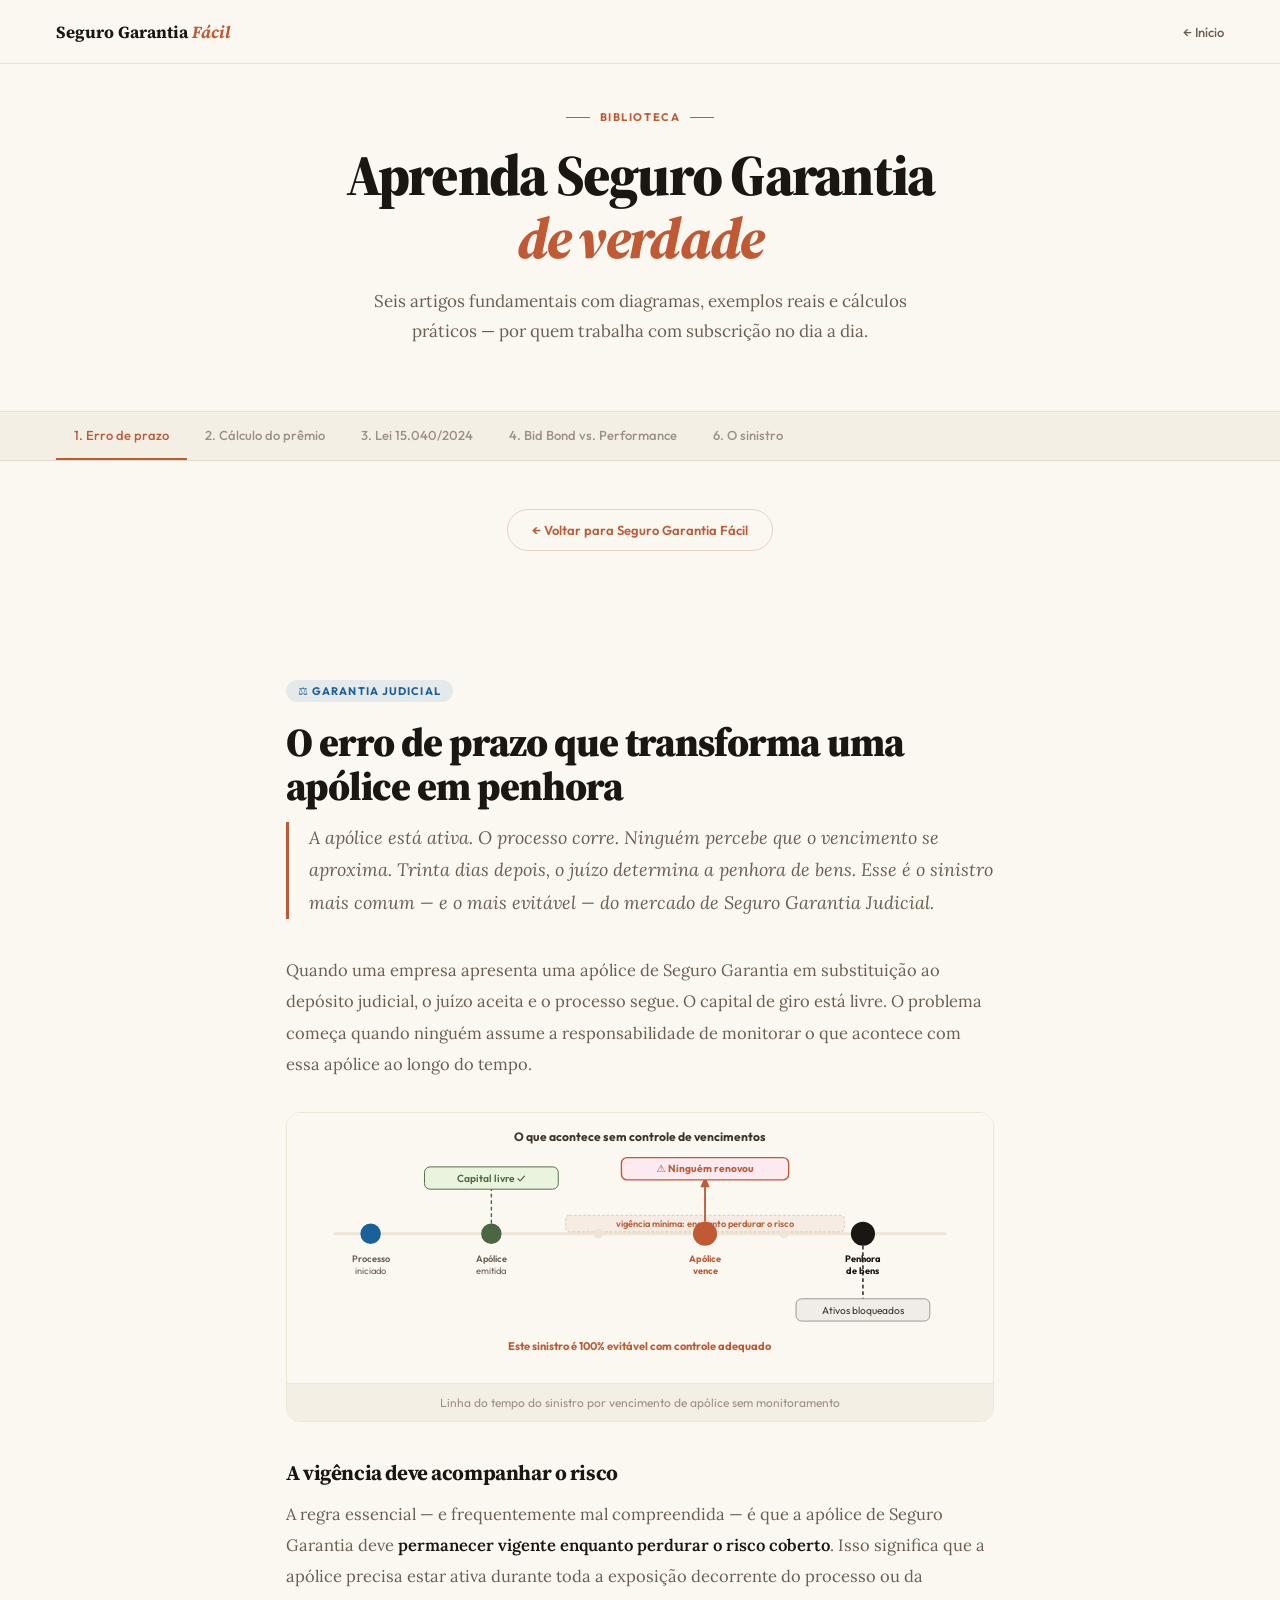
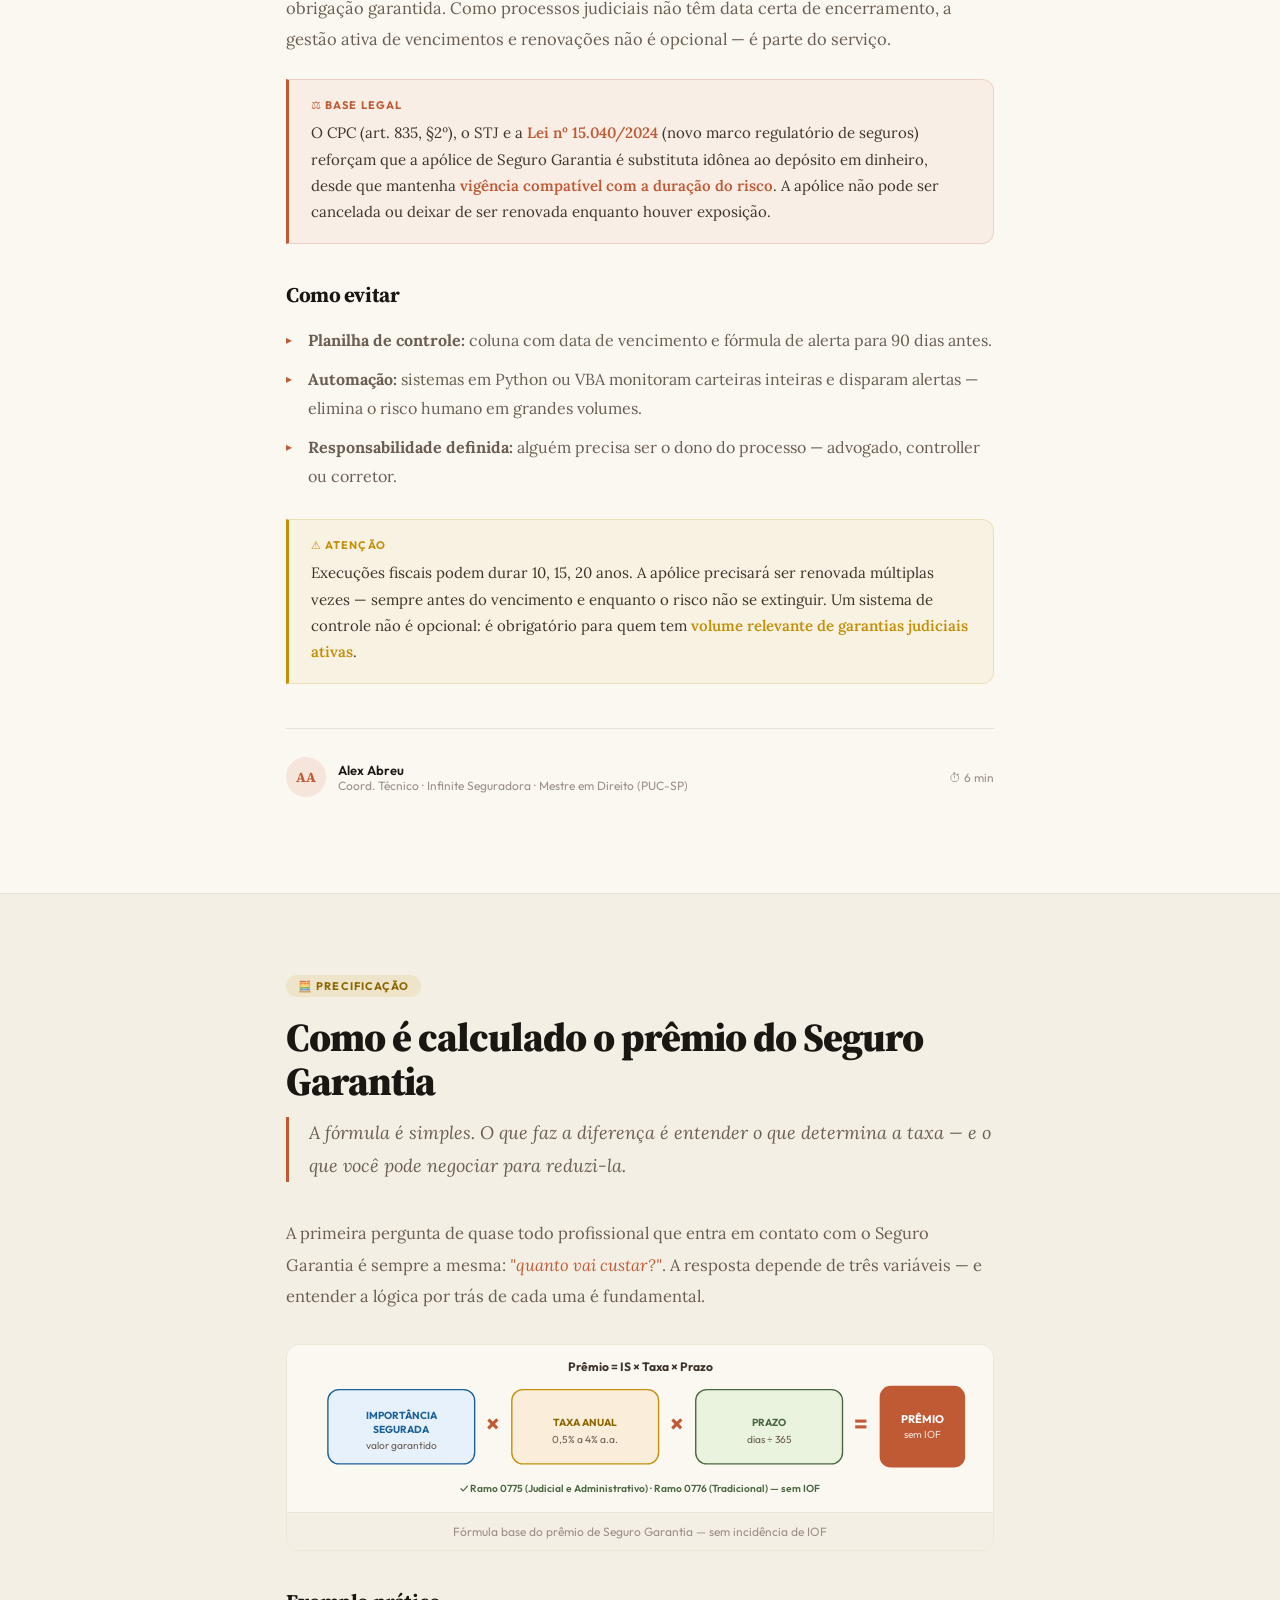
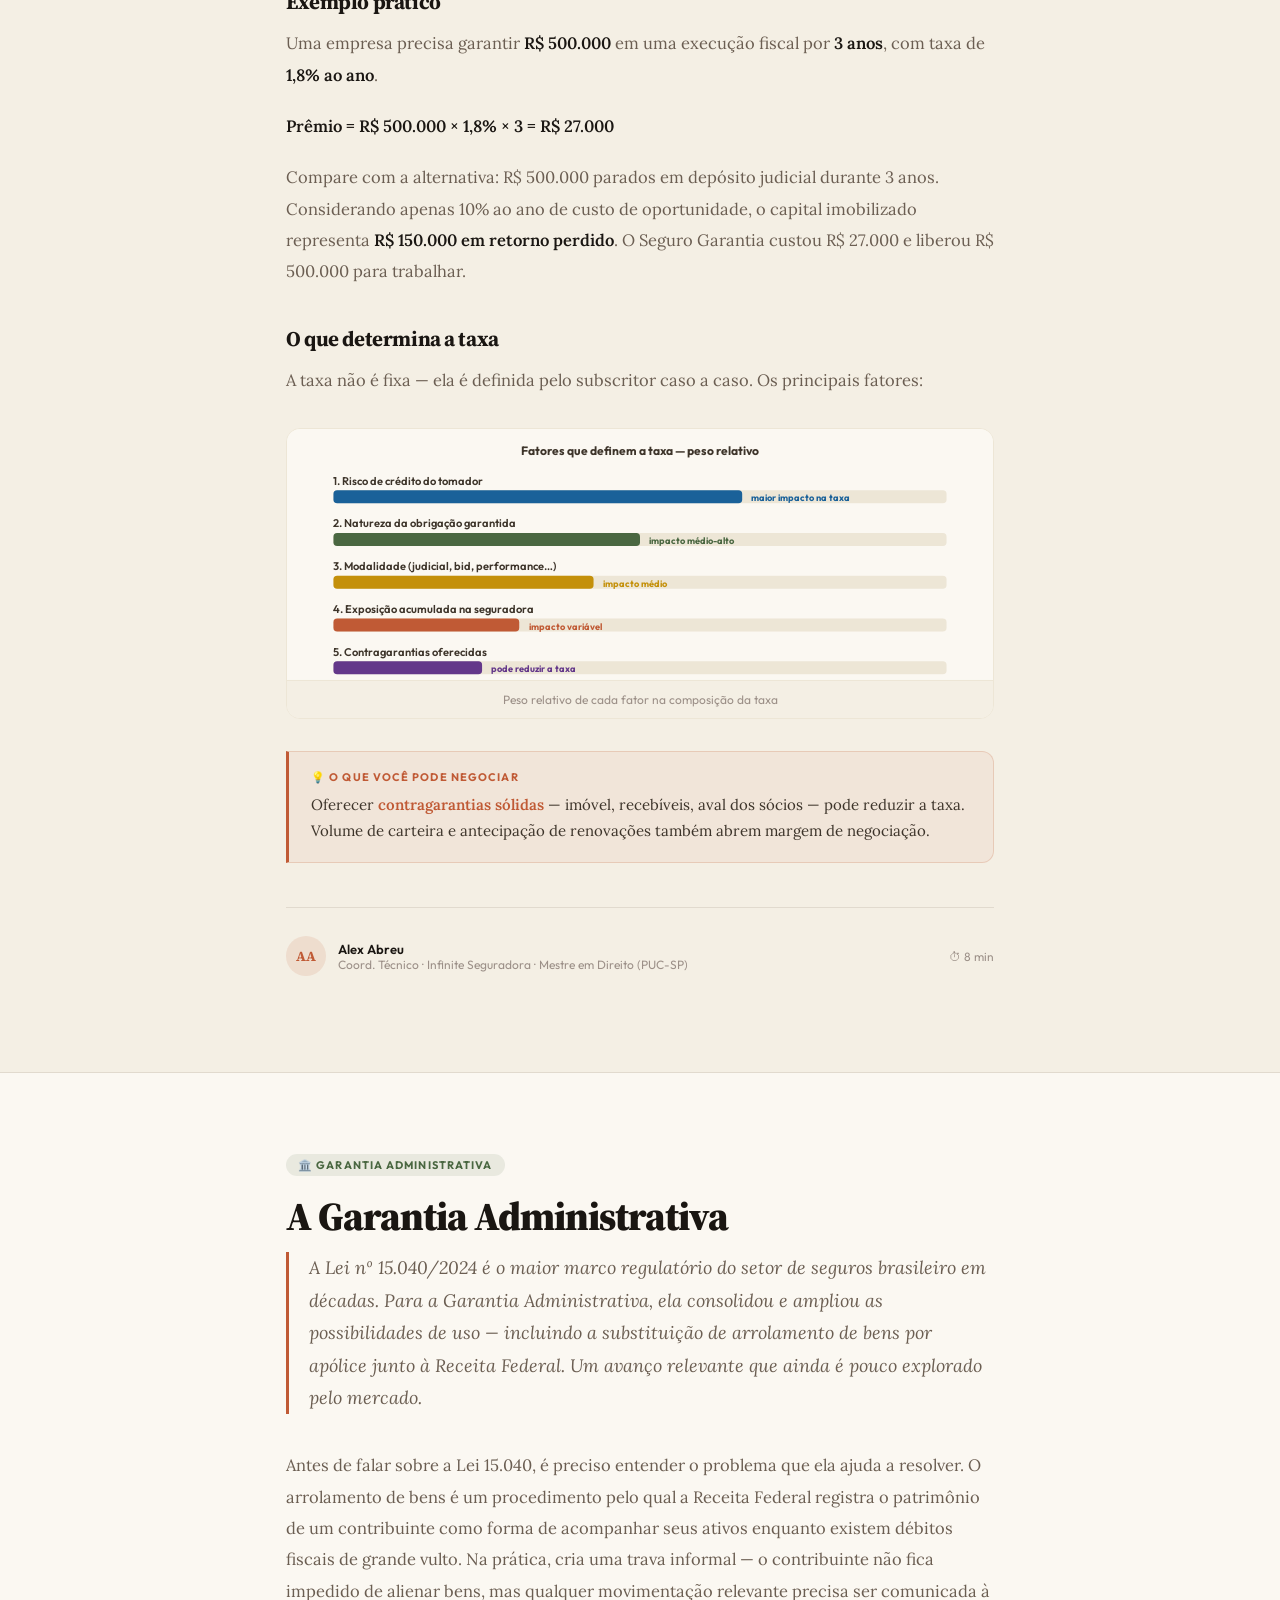
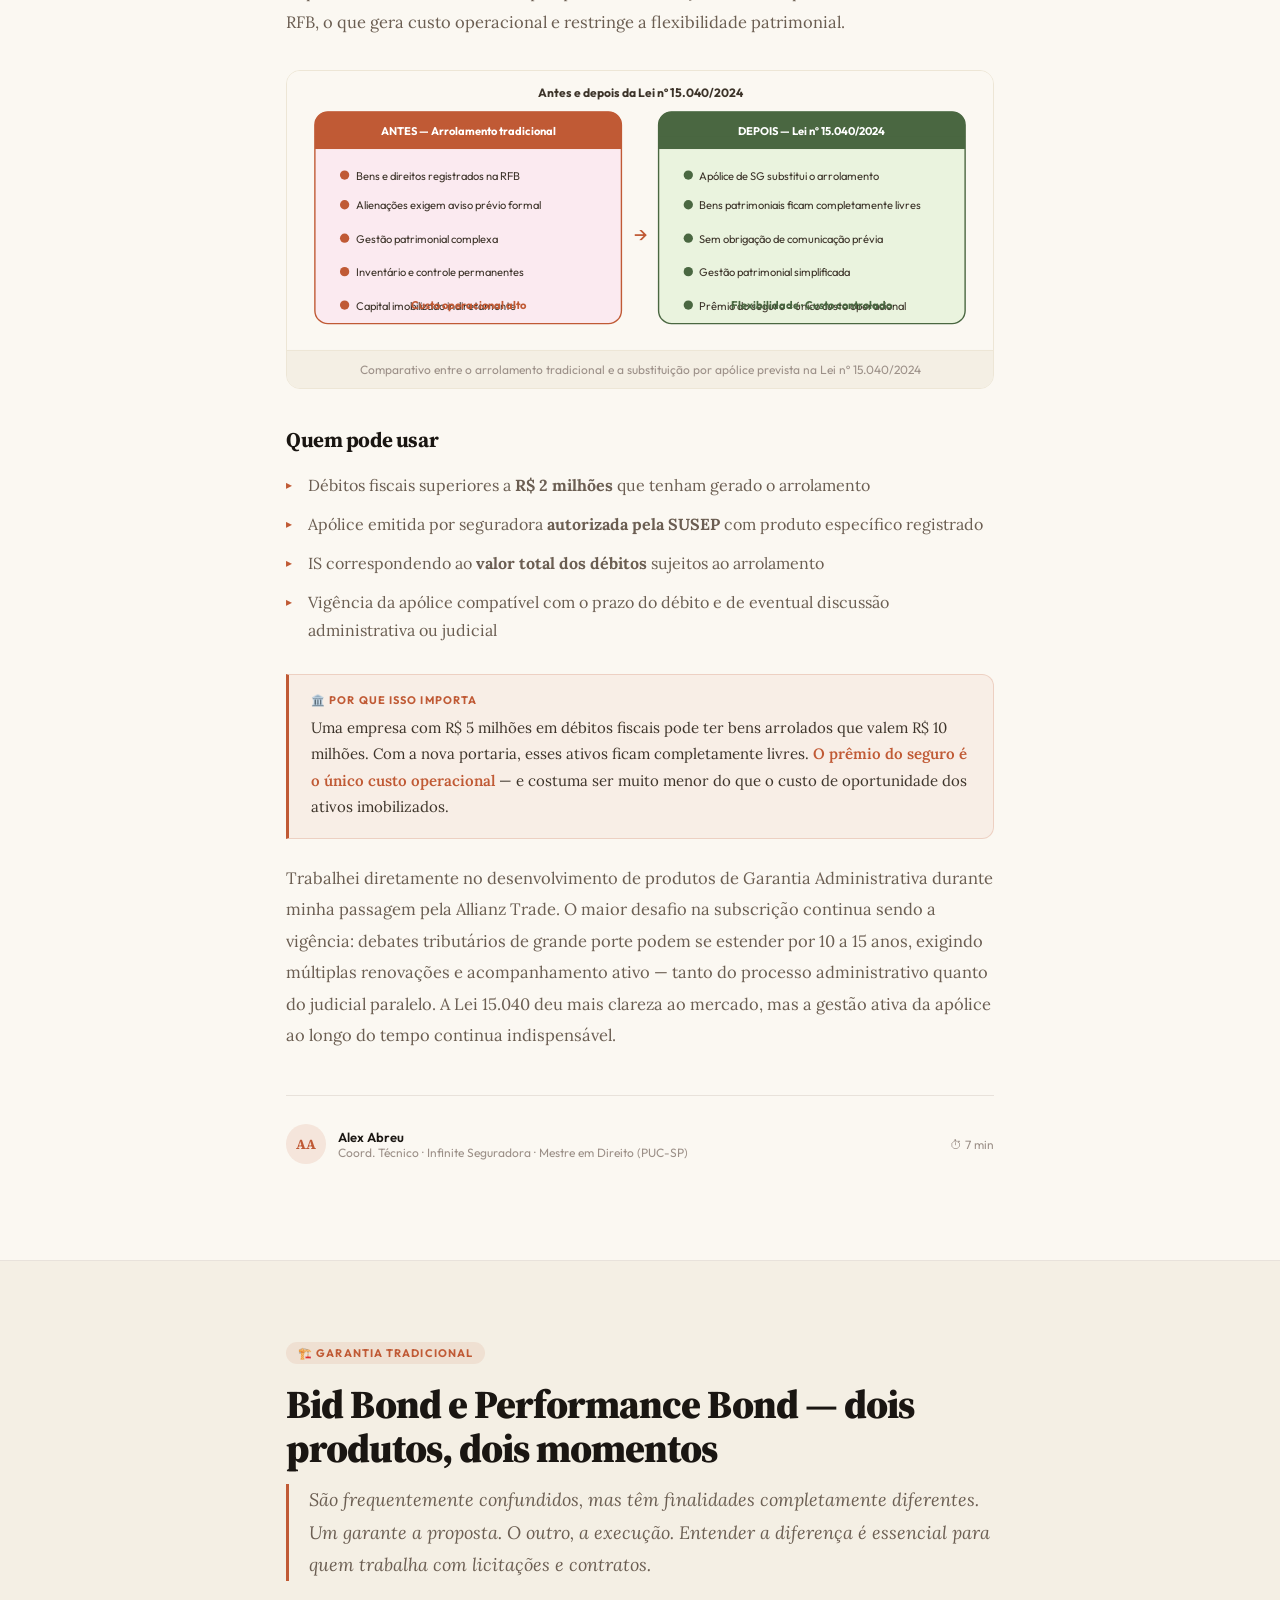
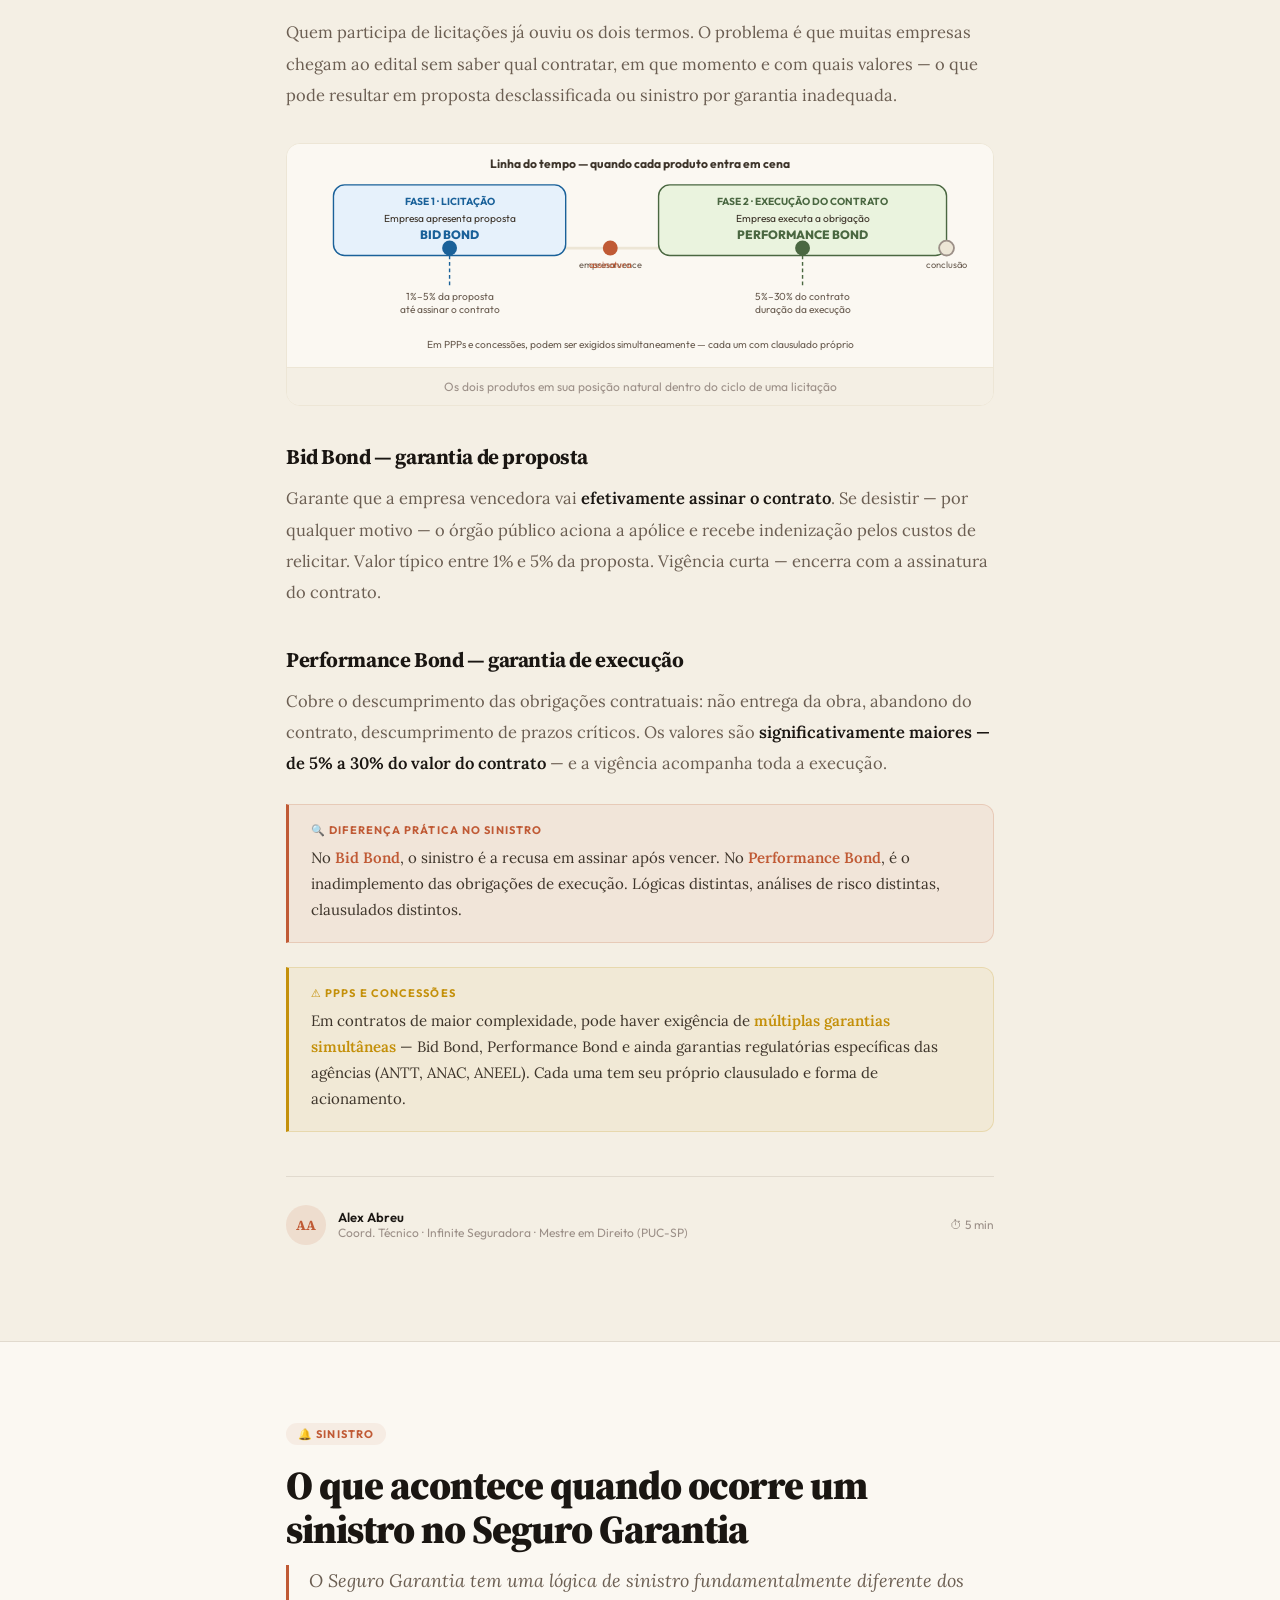
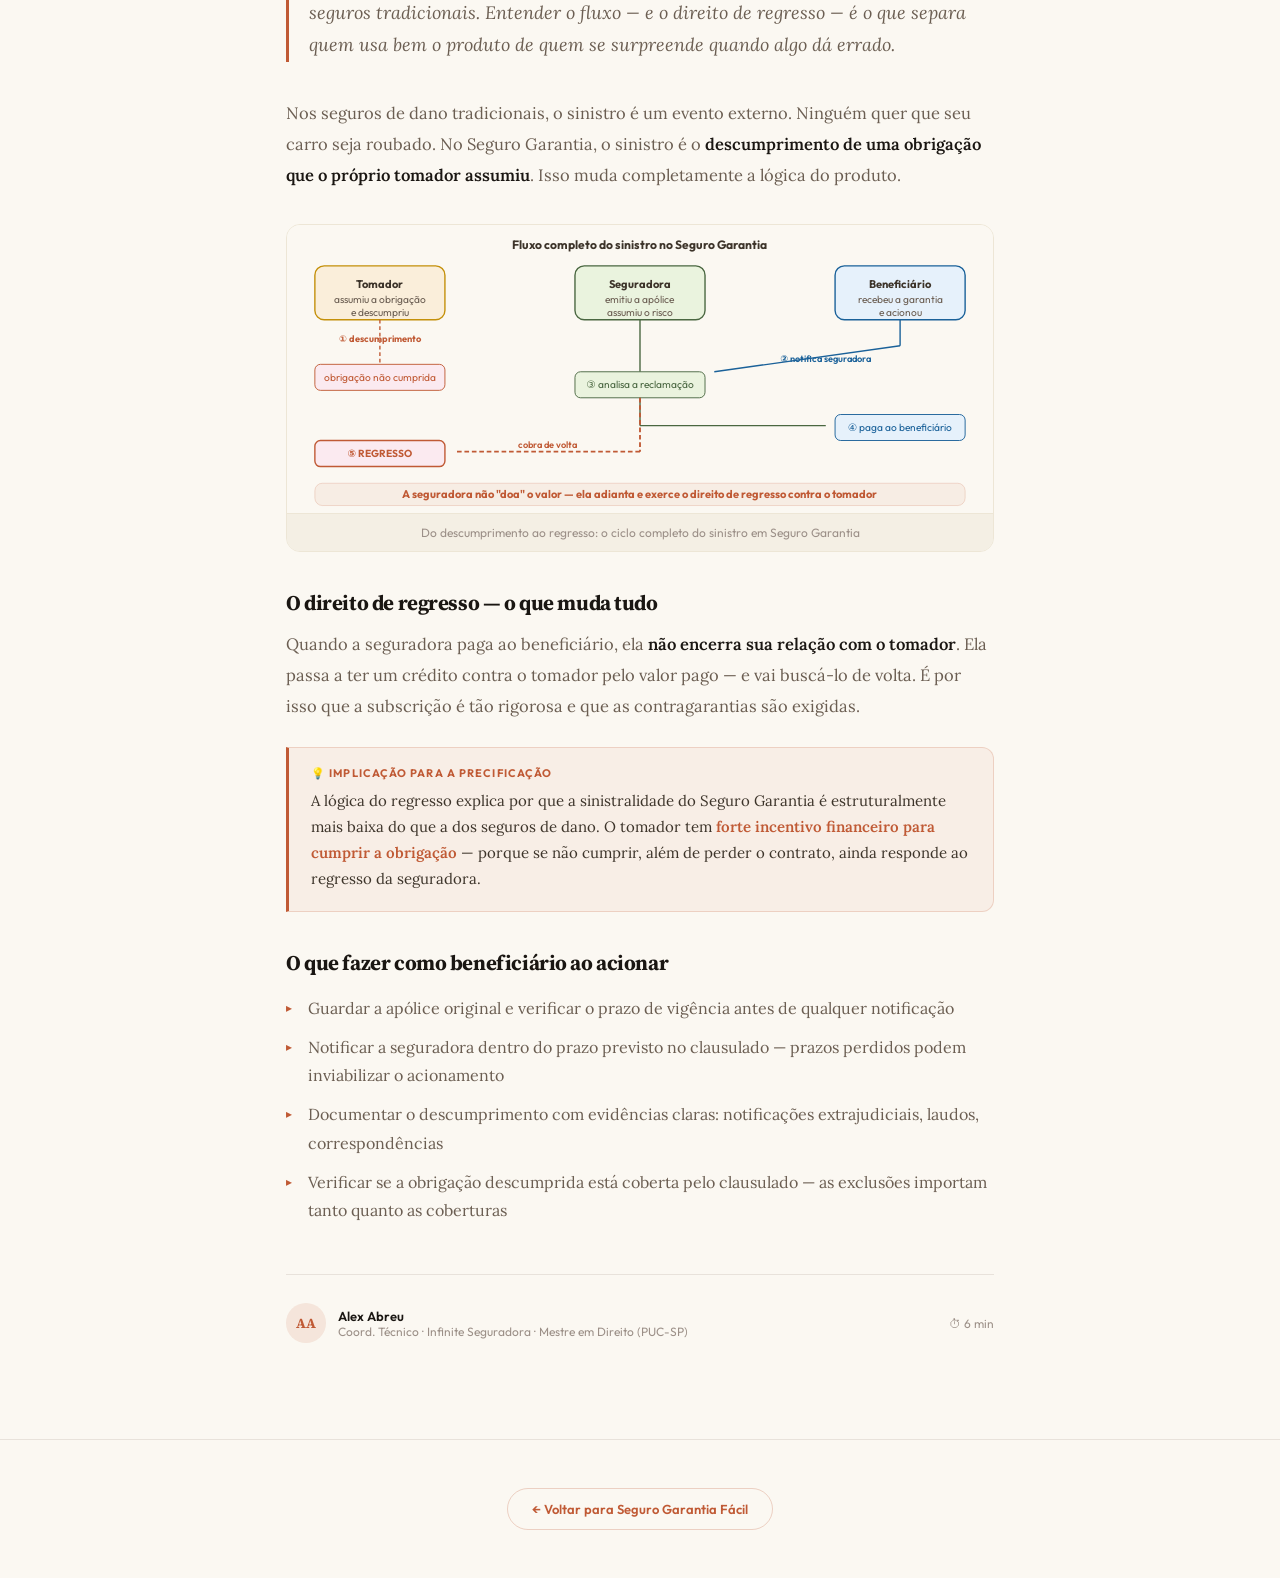
==== commit ab8f79ad: "Add navigation link to return to Seguro Garantia Fácil" ====
--- a/artigos.html
+++ b/artigos.html
@@ -87,6 +87,8 @@
   <a href="#a6">6. O sinistro</a>
 </div>
 
+  <div class="btm"><a href="index.html">← Voltar para Seguro Garantia Fácil</a></div>
+
 <!-- ART 1 -->
 <article class="art" id="a1">
 <div class="ai">
@@ -418,7 +420,7 @@
 </div>
 </article>
 
-<div class="btm"><a href="segurogarantiafacil_v6.html">← Voltar para Seguro Garantia Fácil</a></div>
+<div class="btm"><a href="index.html">← Voltar para Seguro Garantia Fácil</a></div>
 
 <script>
 const ids=['a1','a2','a3','a4','a5','a6'];
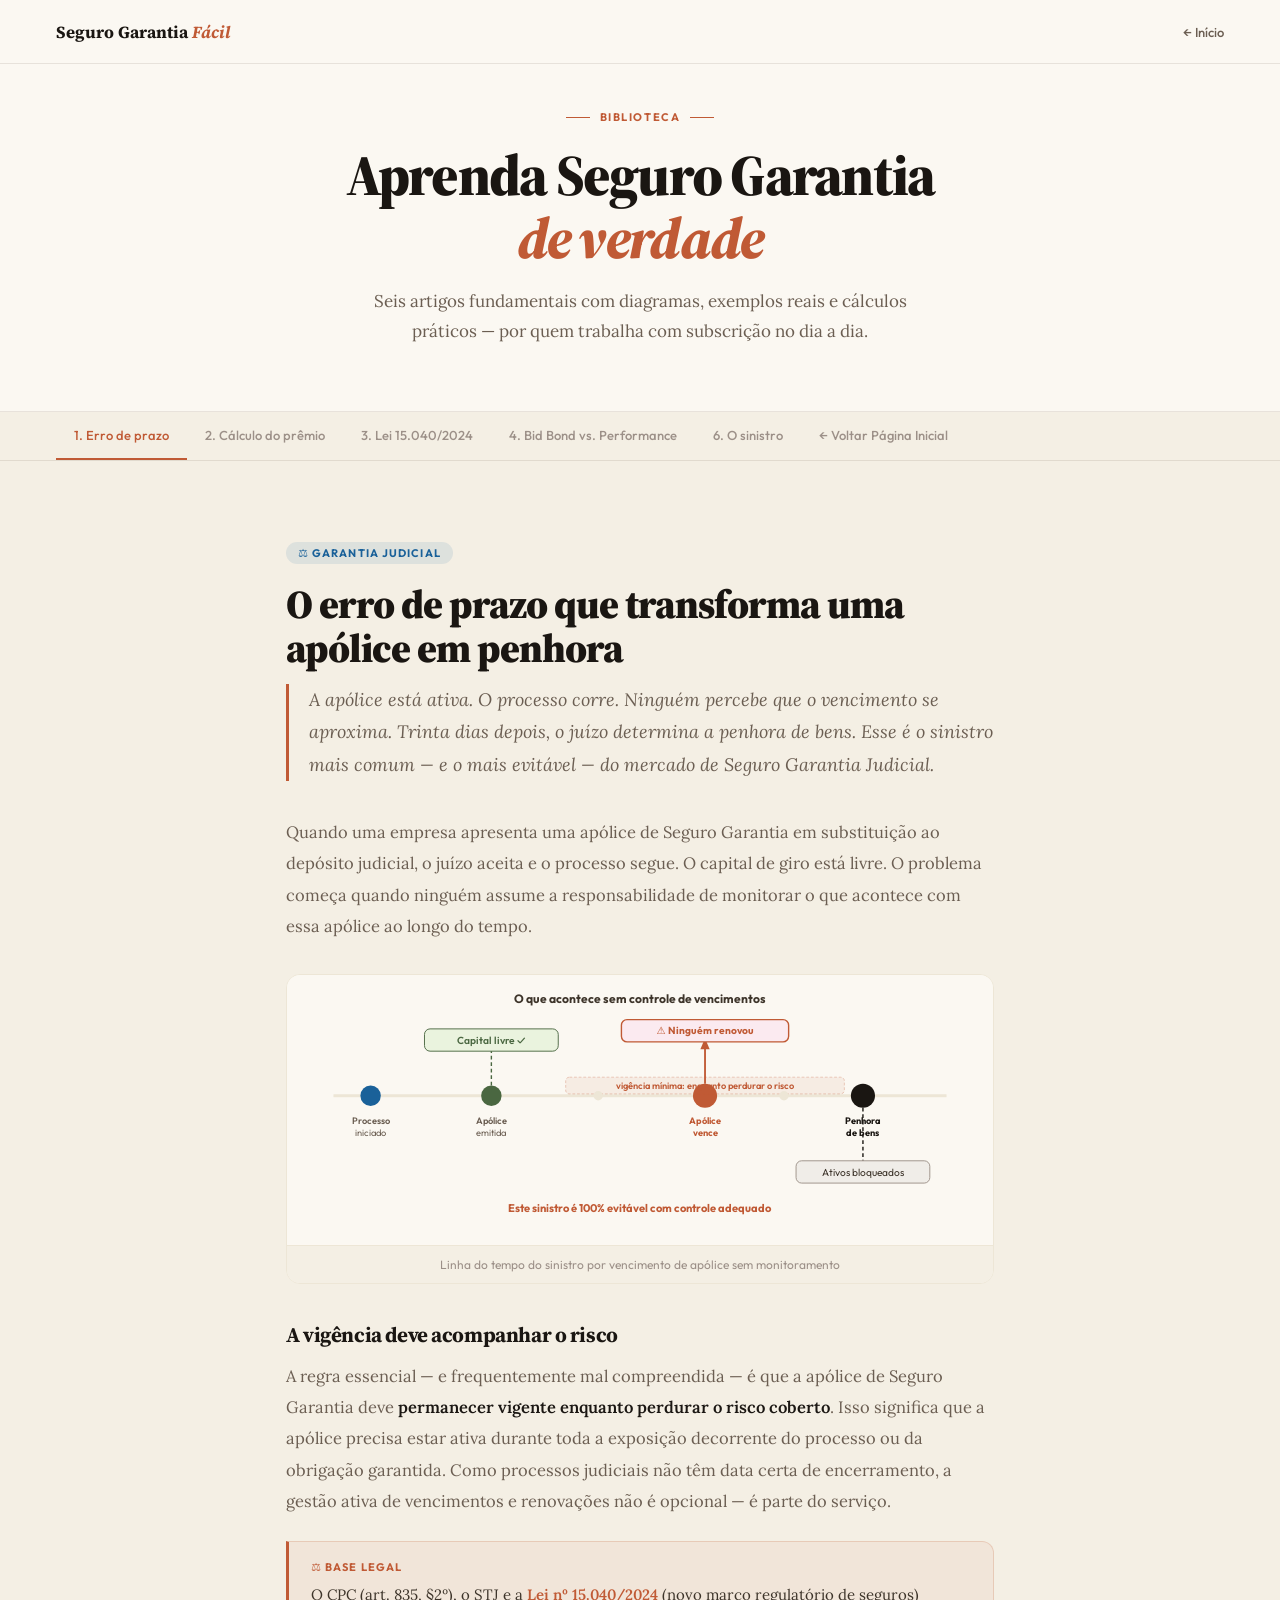
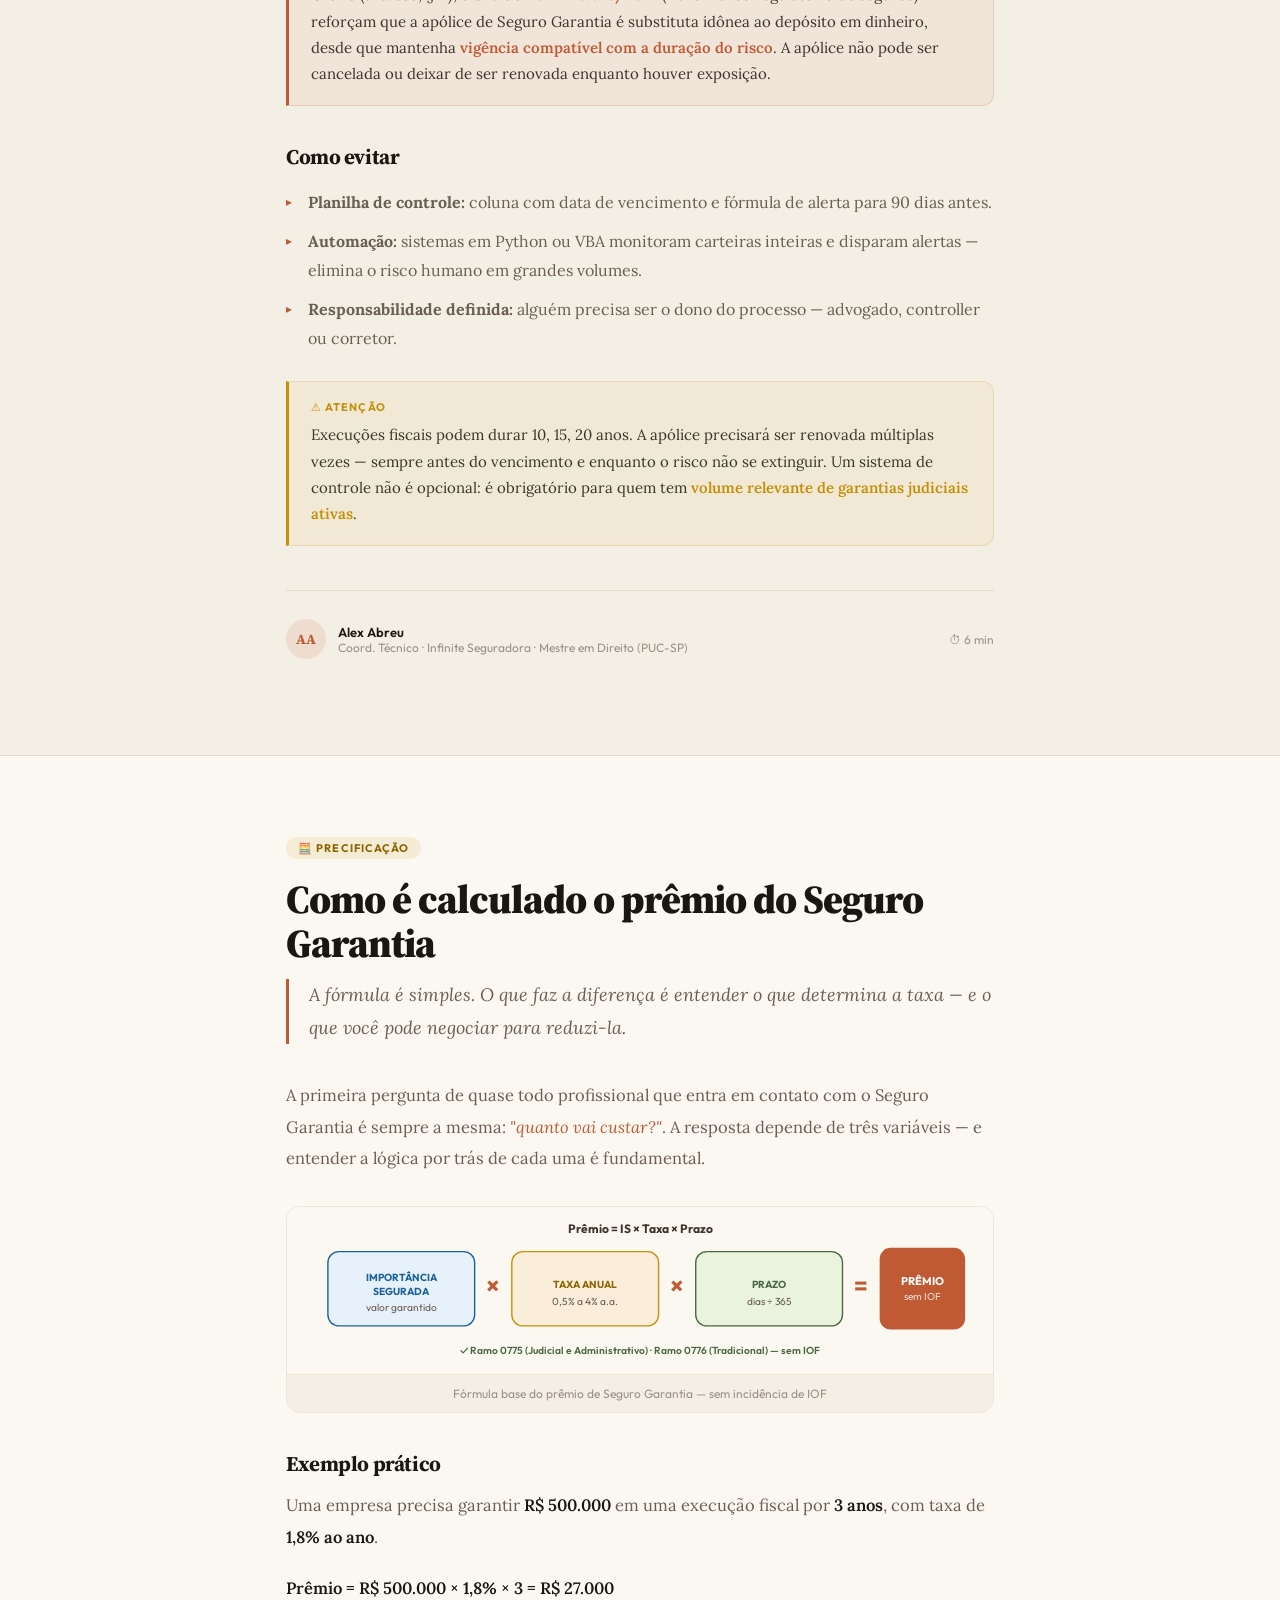
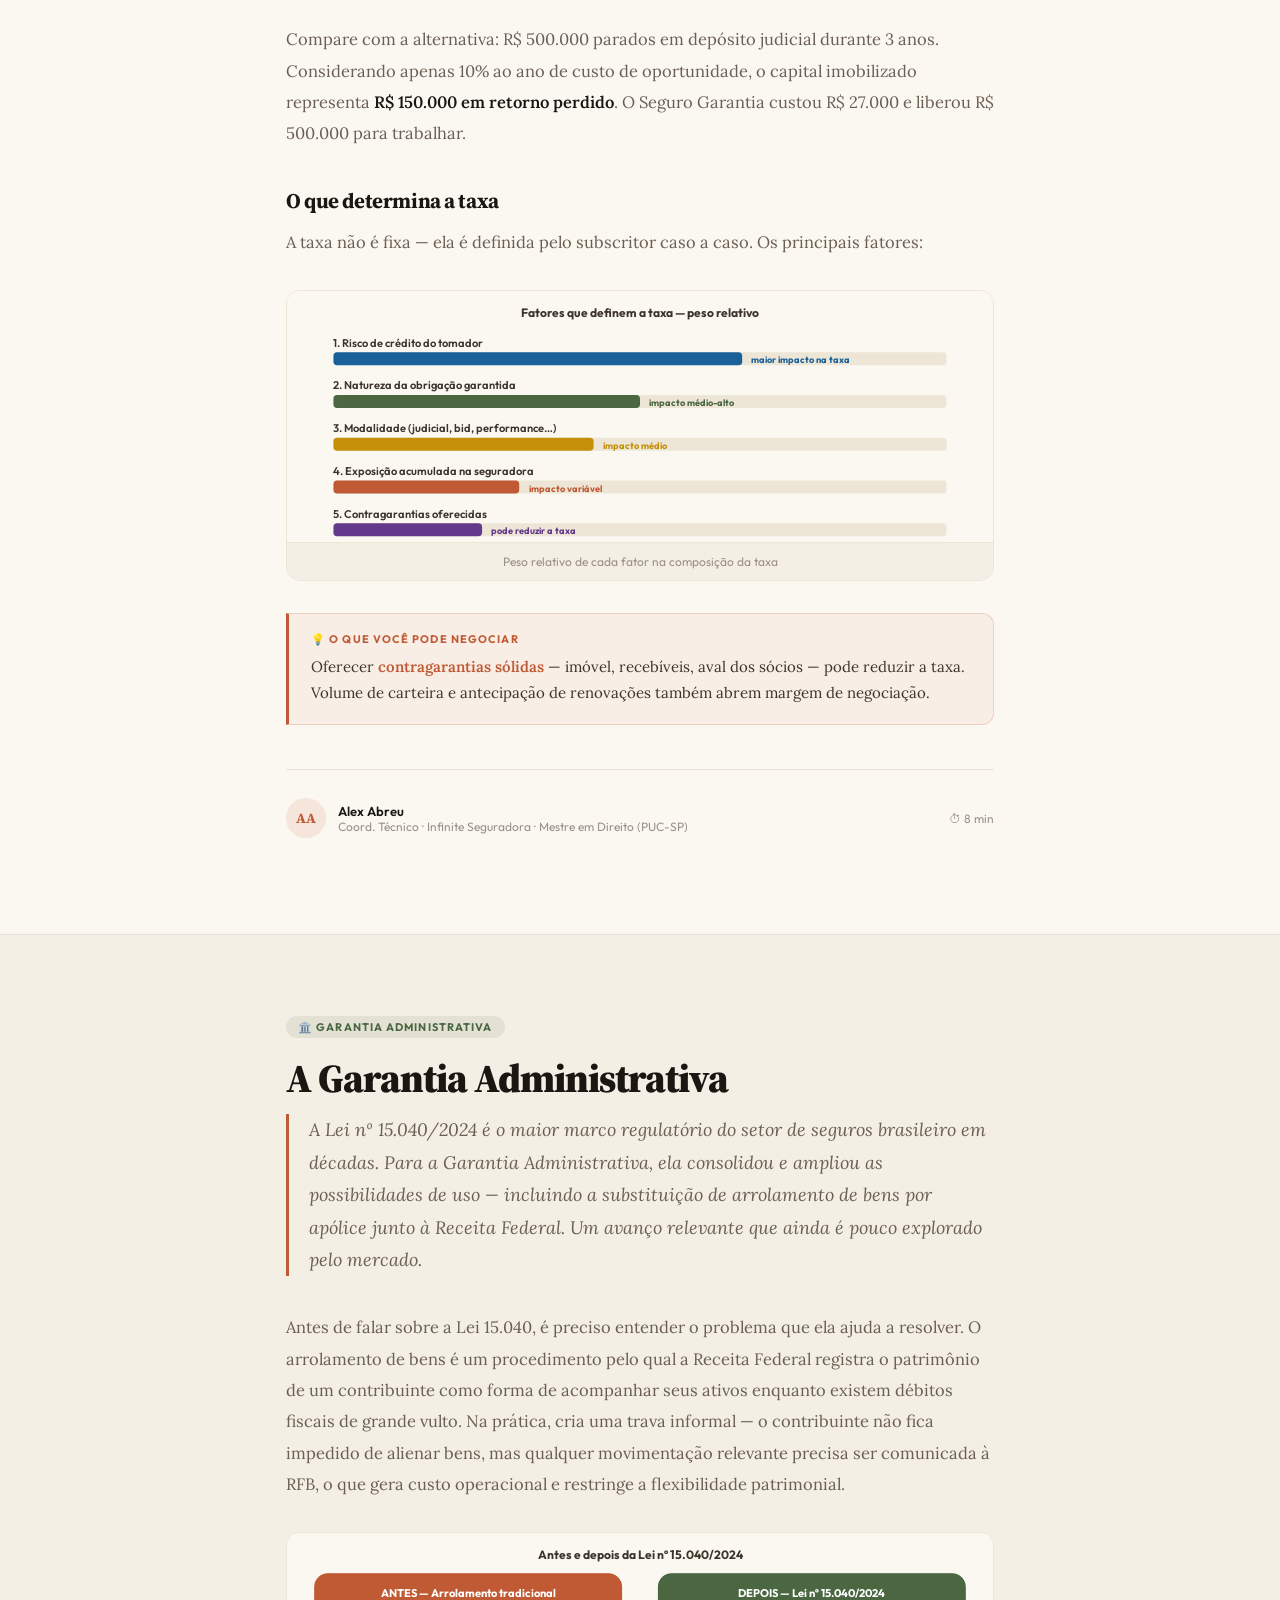
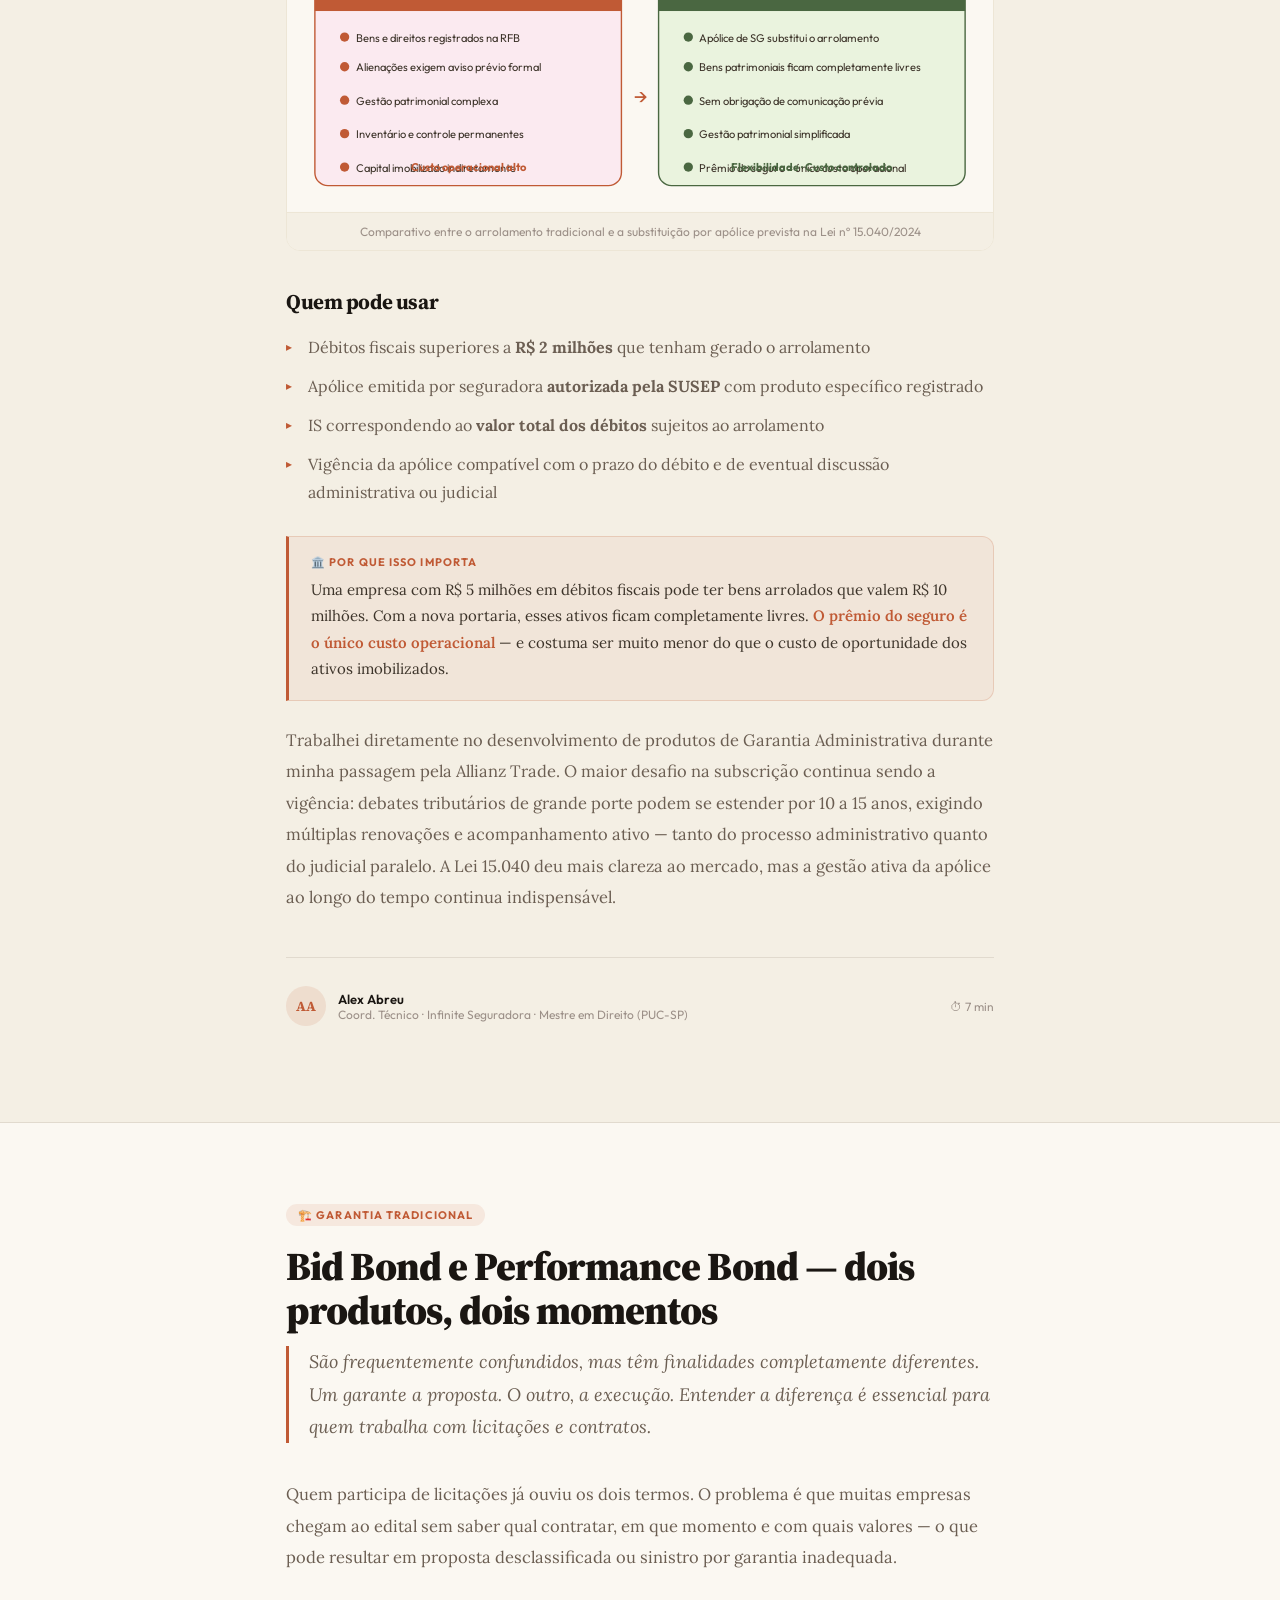
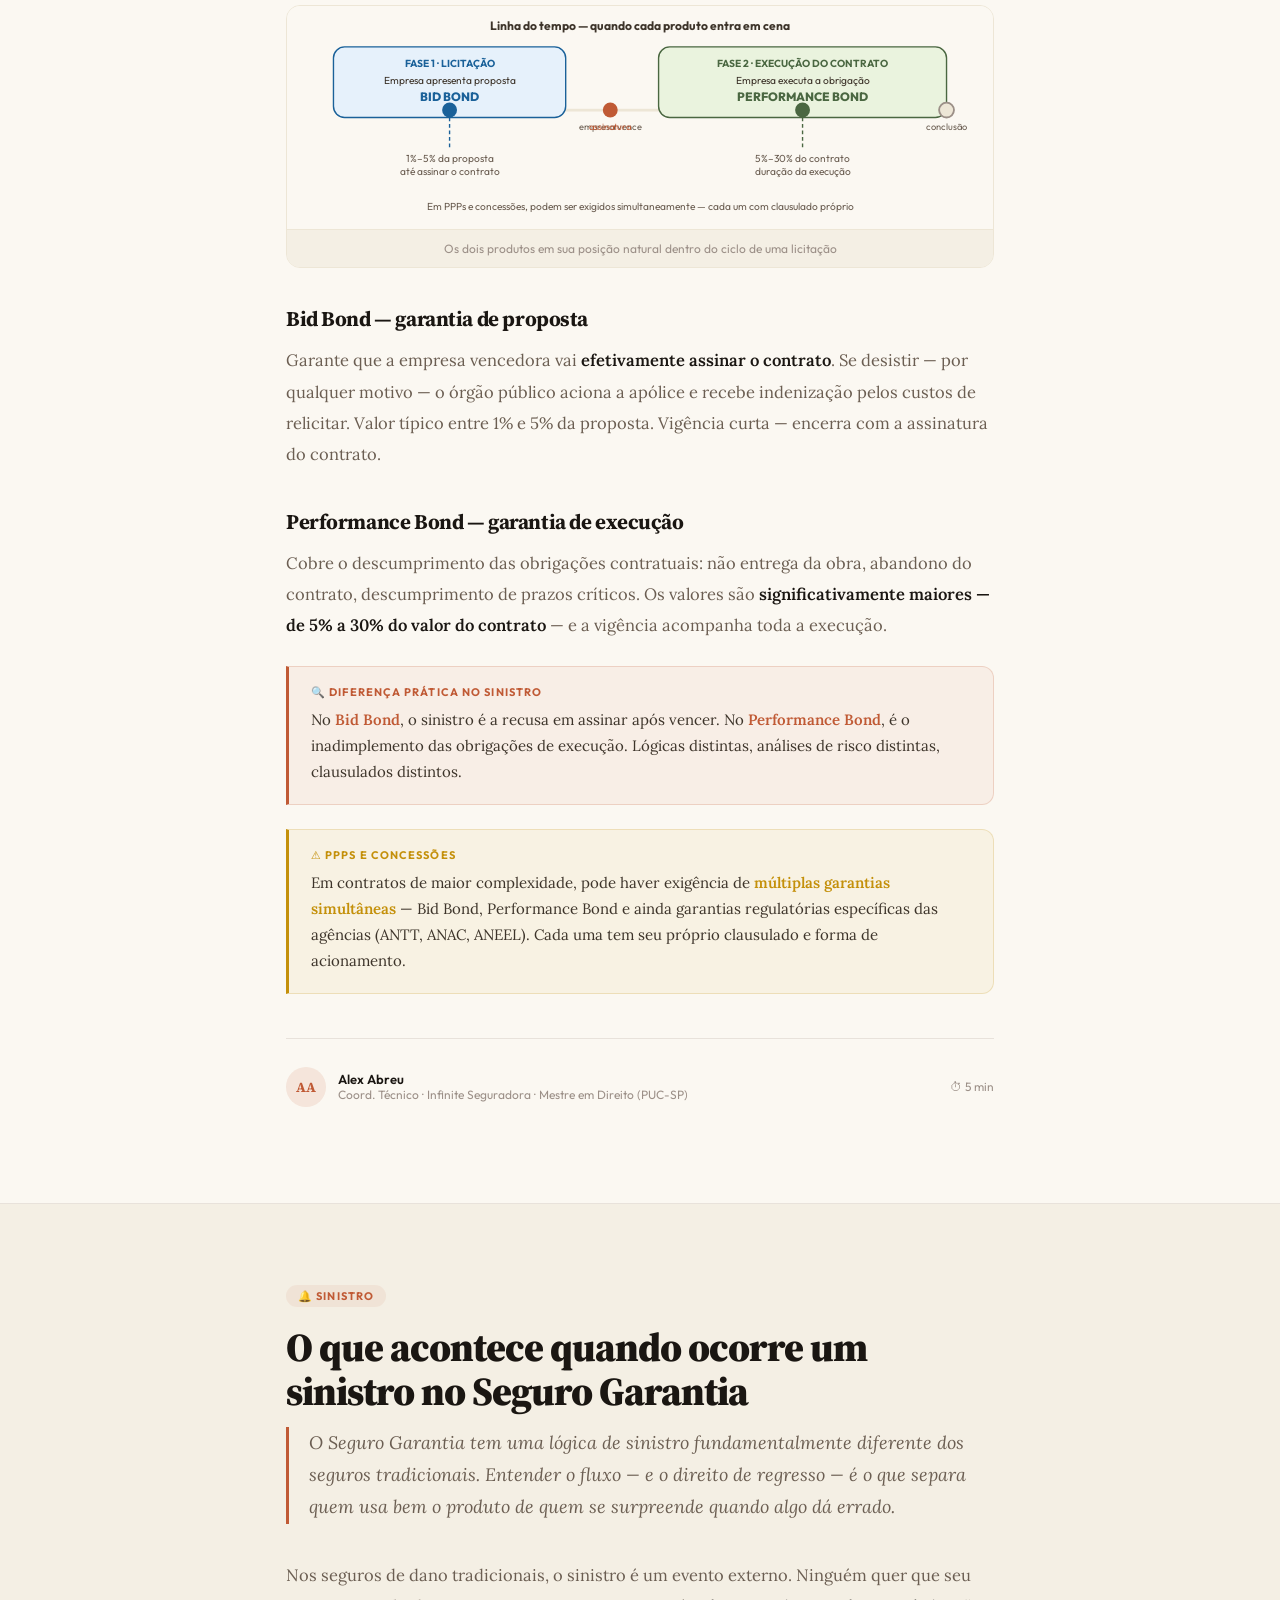
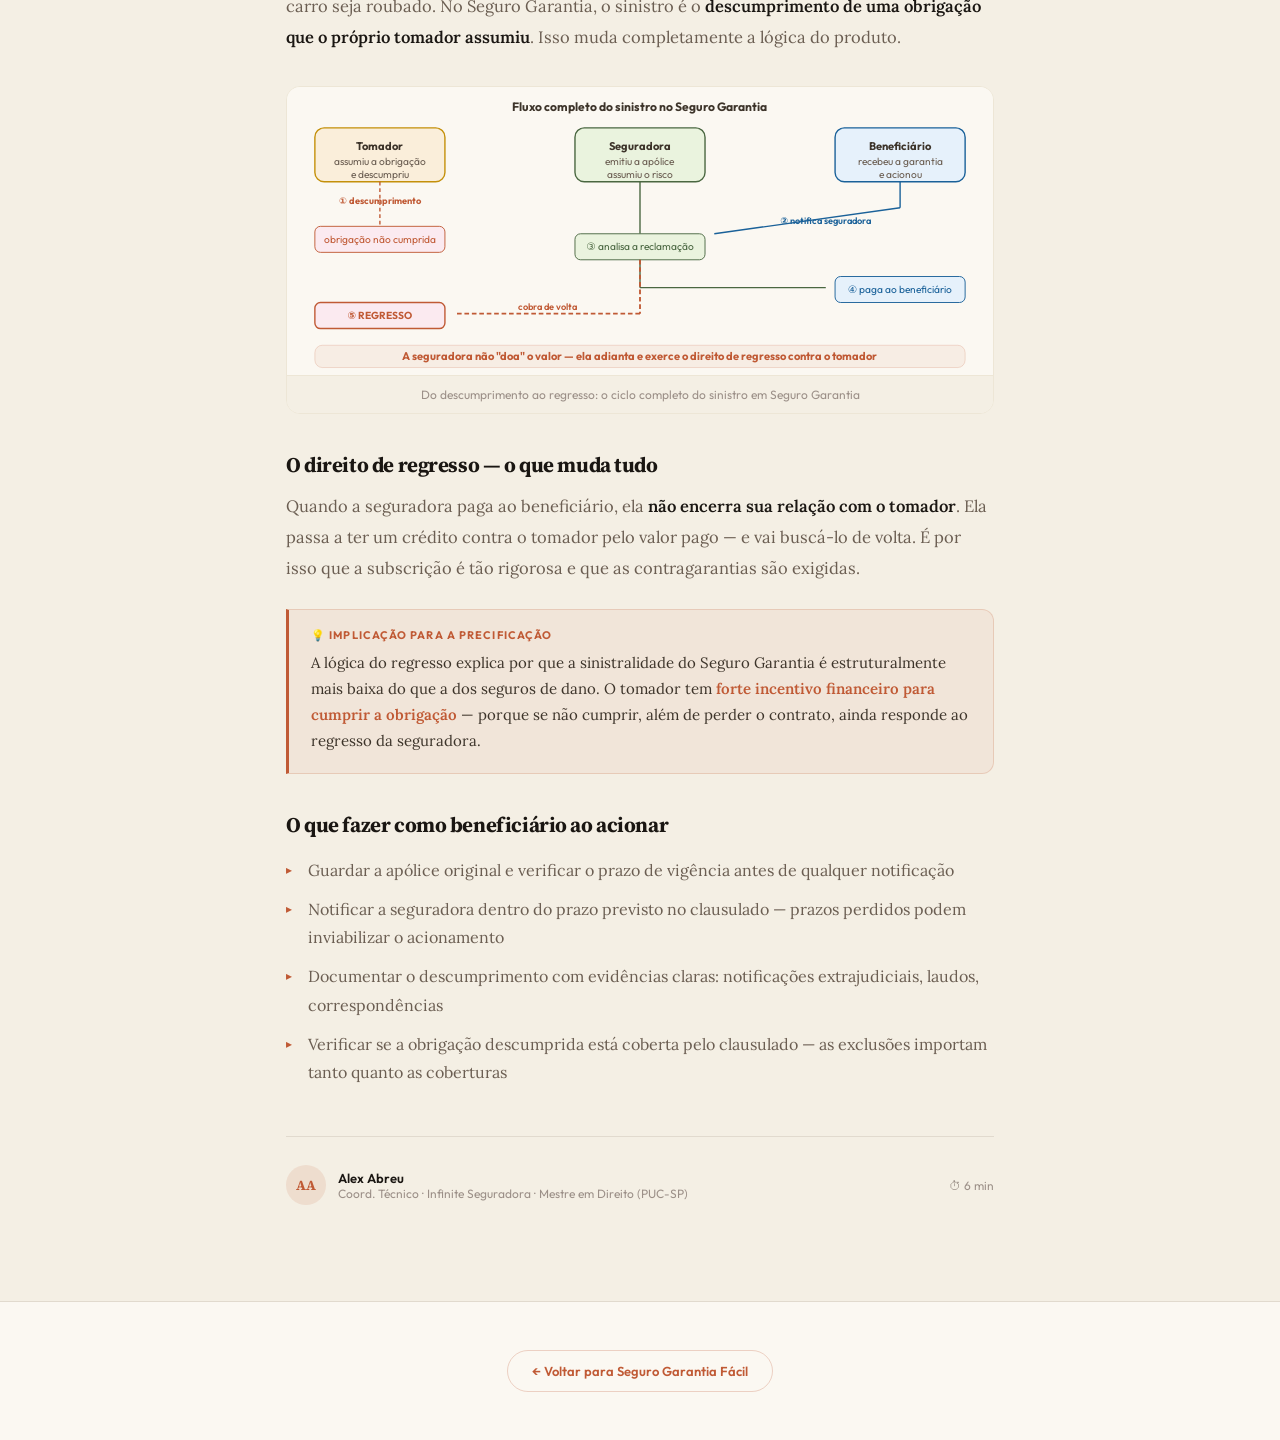
==== commit 4c185402: "Remove duplicate navigation link in artigos.html Removed redundant link to 'Voltar para Seguro Garan" ====
--- a/artigos.html
+++ b/artigos.html
@@ -85,9 +85,8 @@
   <a href="#a3">3. Lei 15.040/2024</a>
   <a href="#a4">4. Bid Bond vs. Performance</a>
   <a href="#a6">6. O sinistro</a>
-</div>
-
-  <div class="btm"><a href="index.html">← Voltar para Seguro Garantia Fácil</a></div>
+  <a href=""index.html">← Voltar Página Inicial</a> 
+</div>
 
 <!-- ART 1 -->
 <article class="art" id="a1">
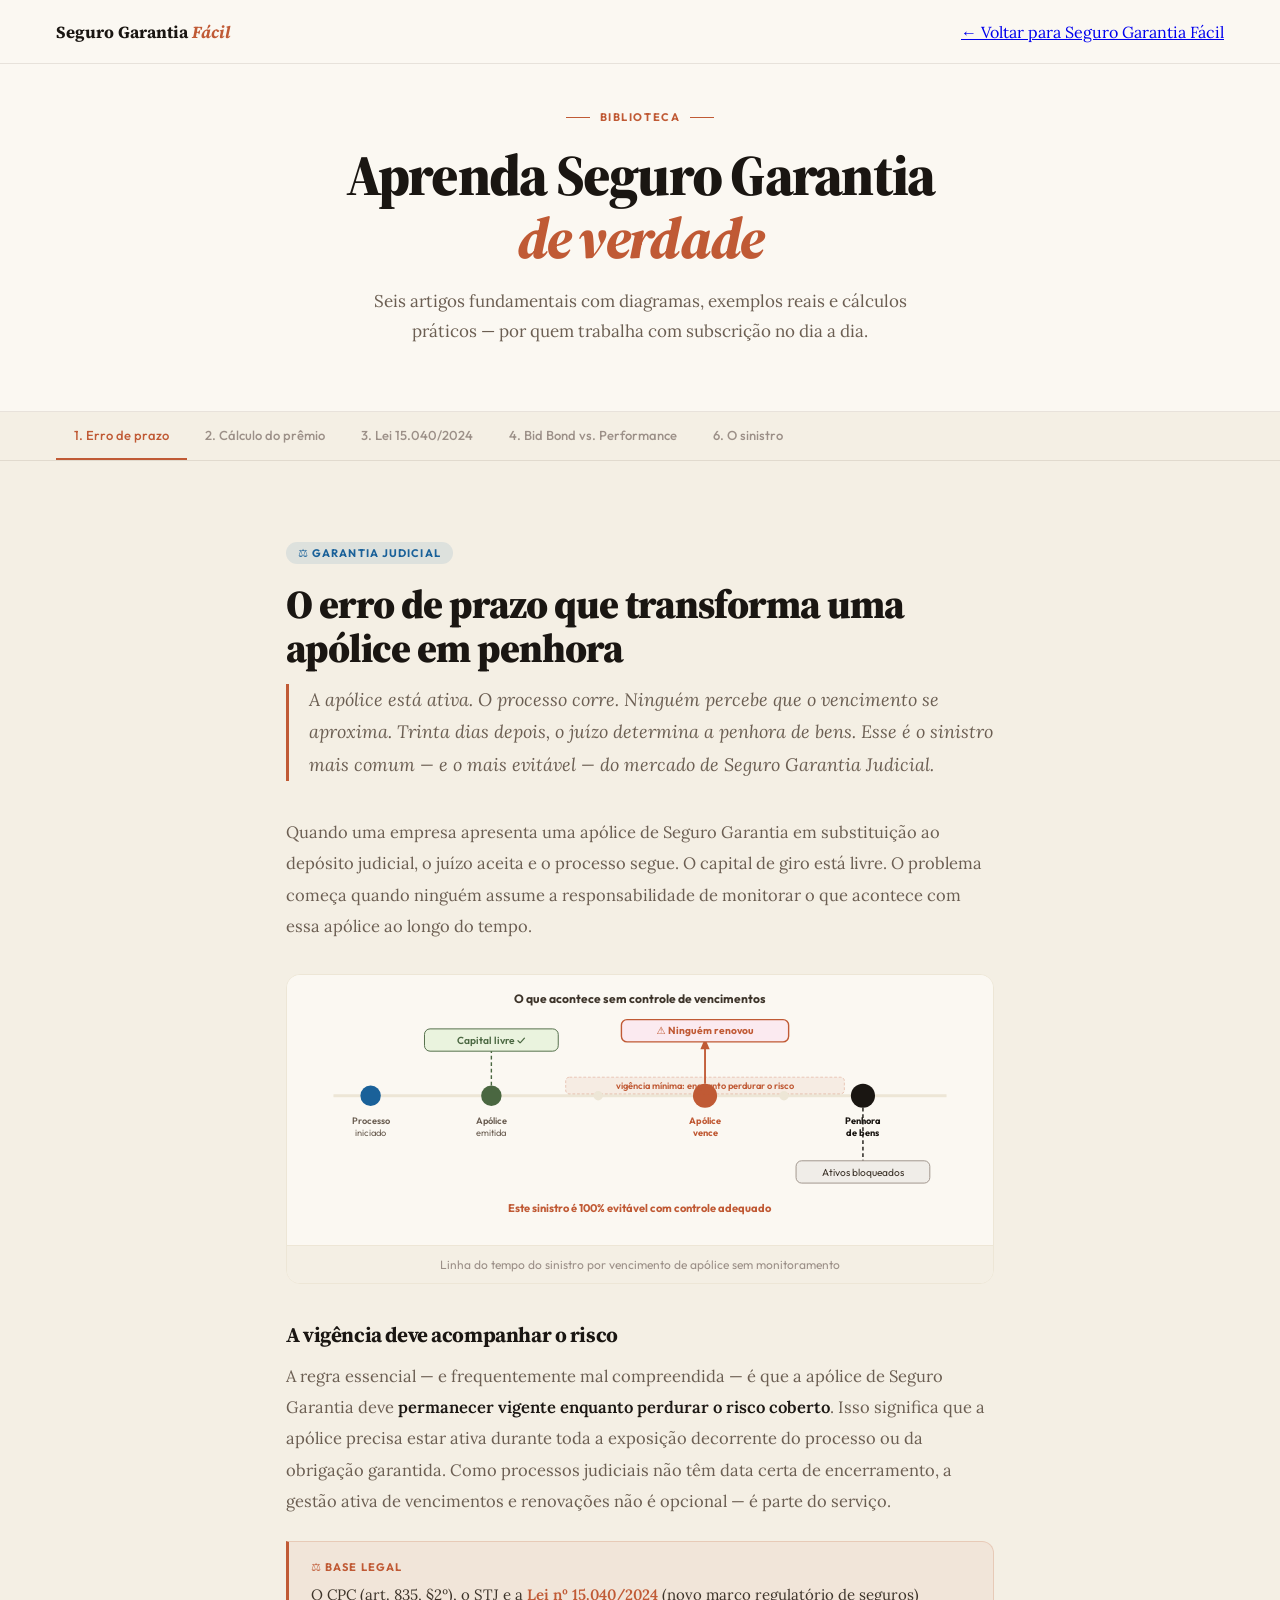
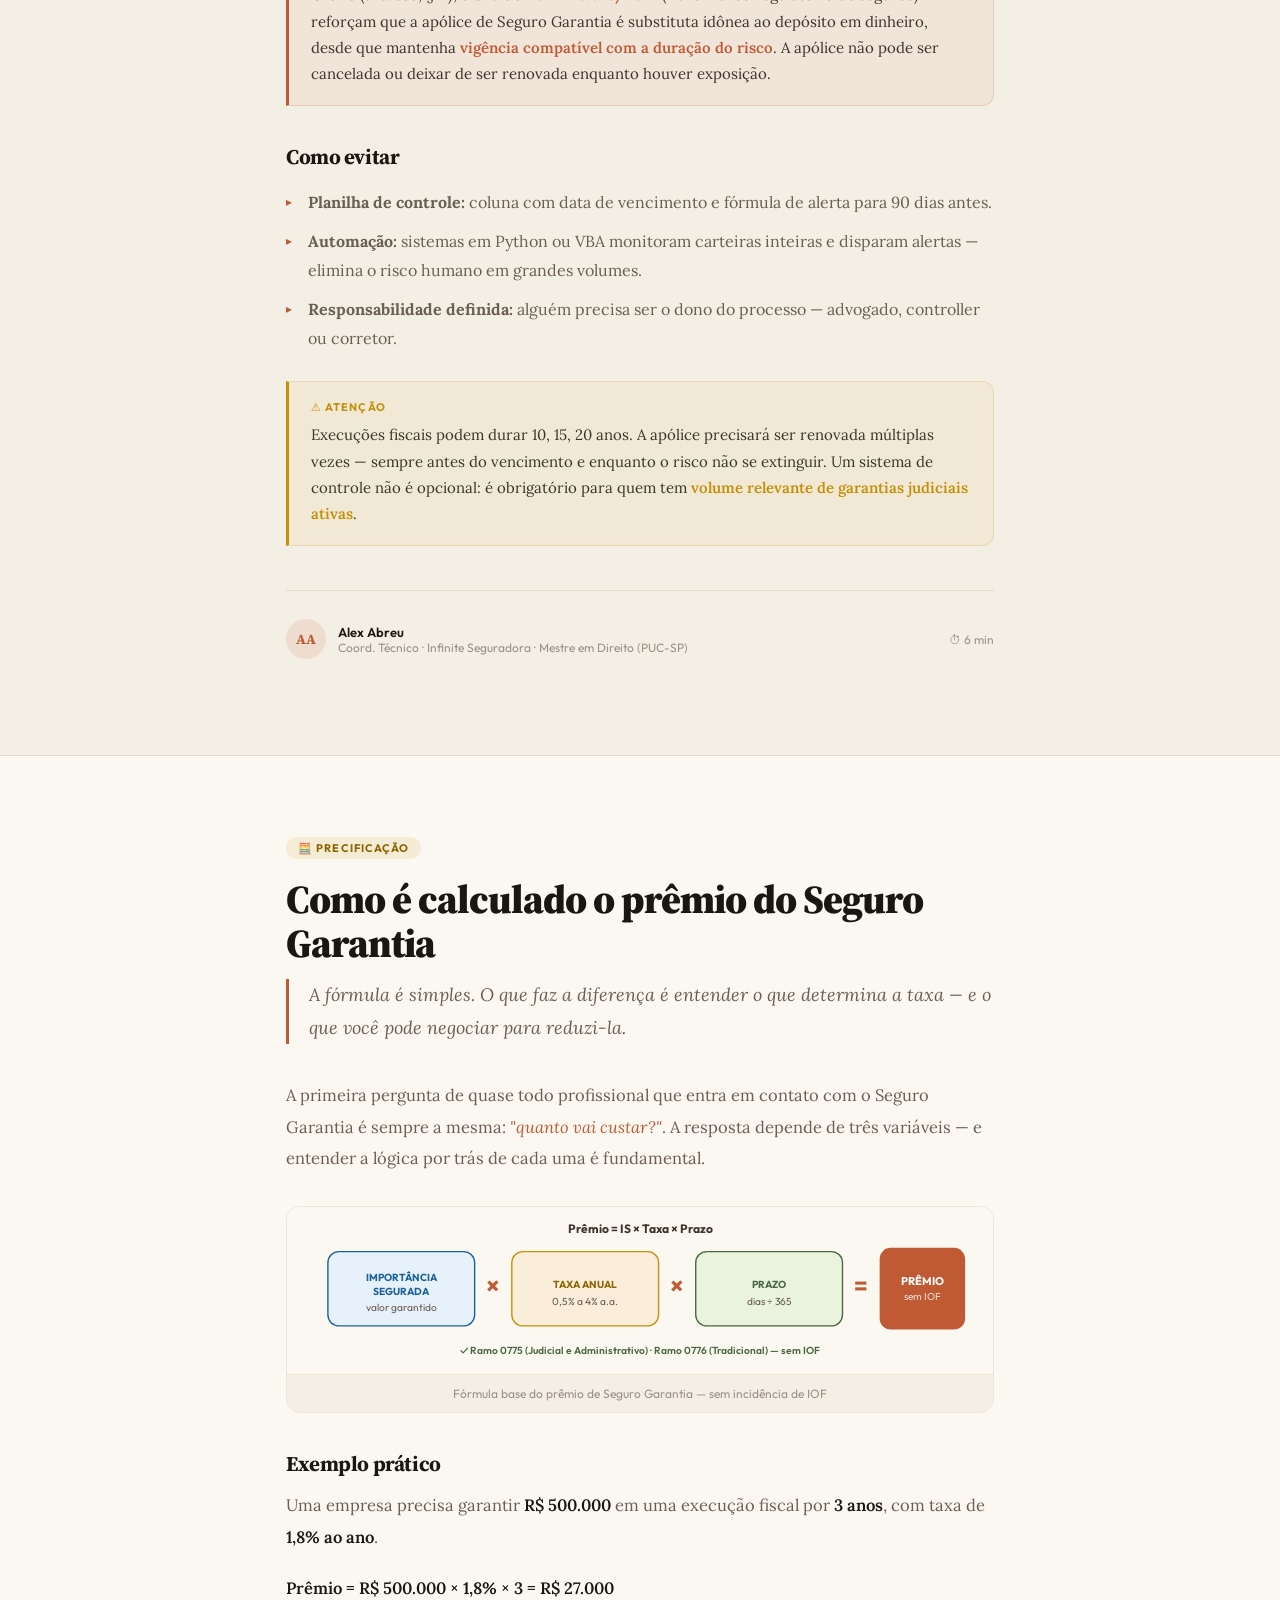
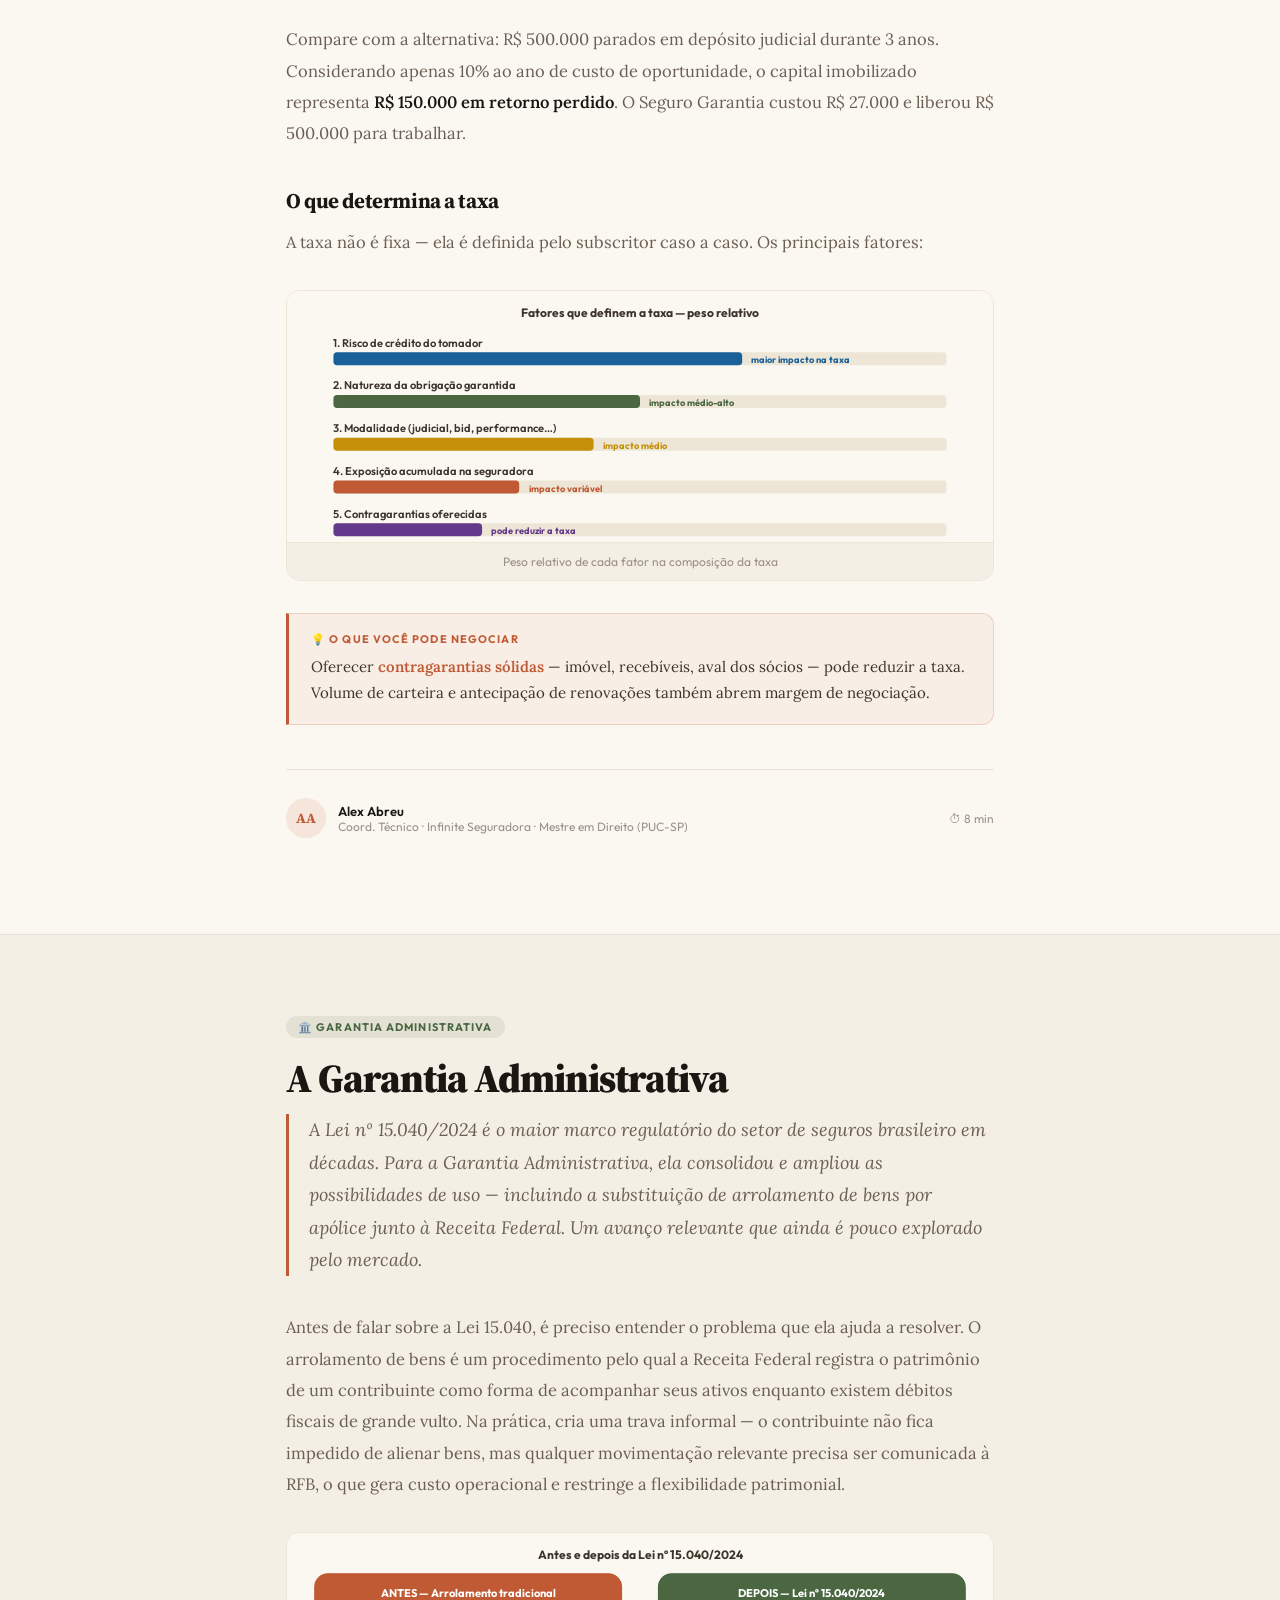
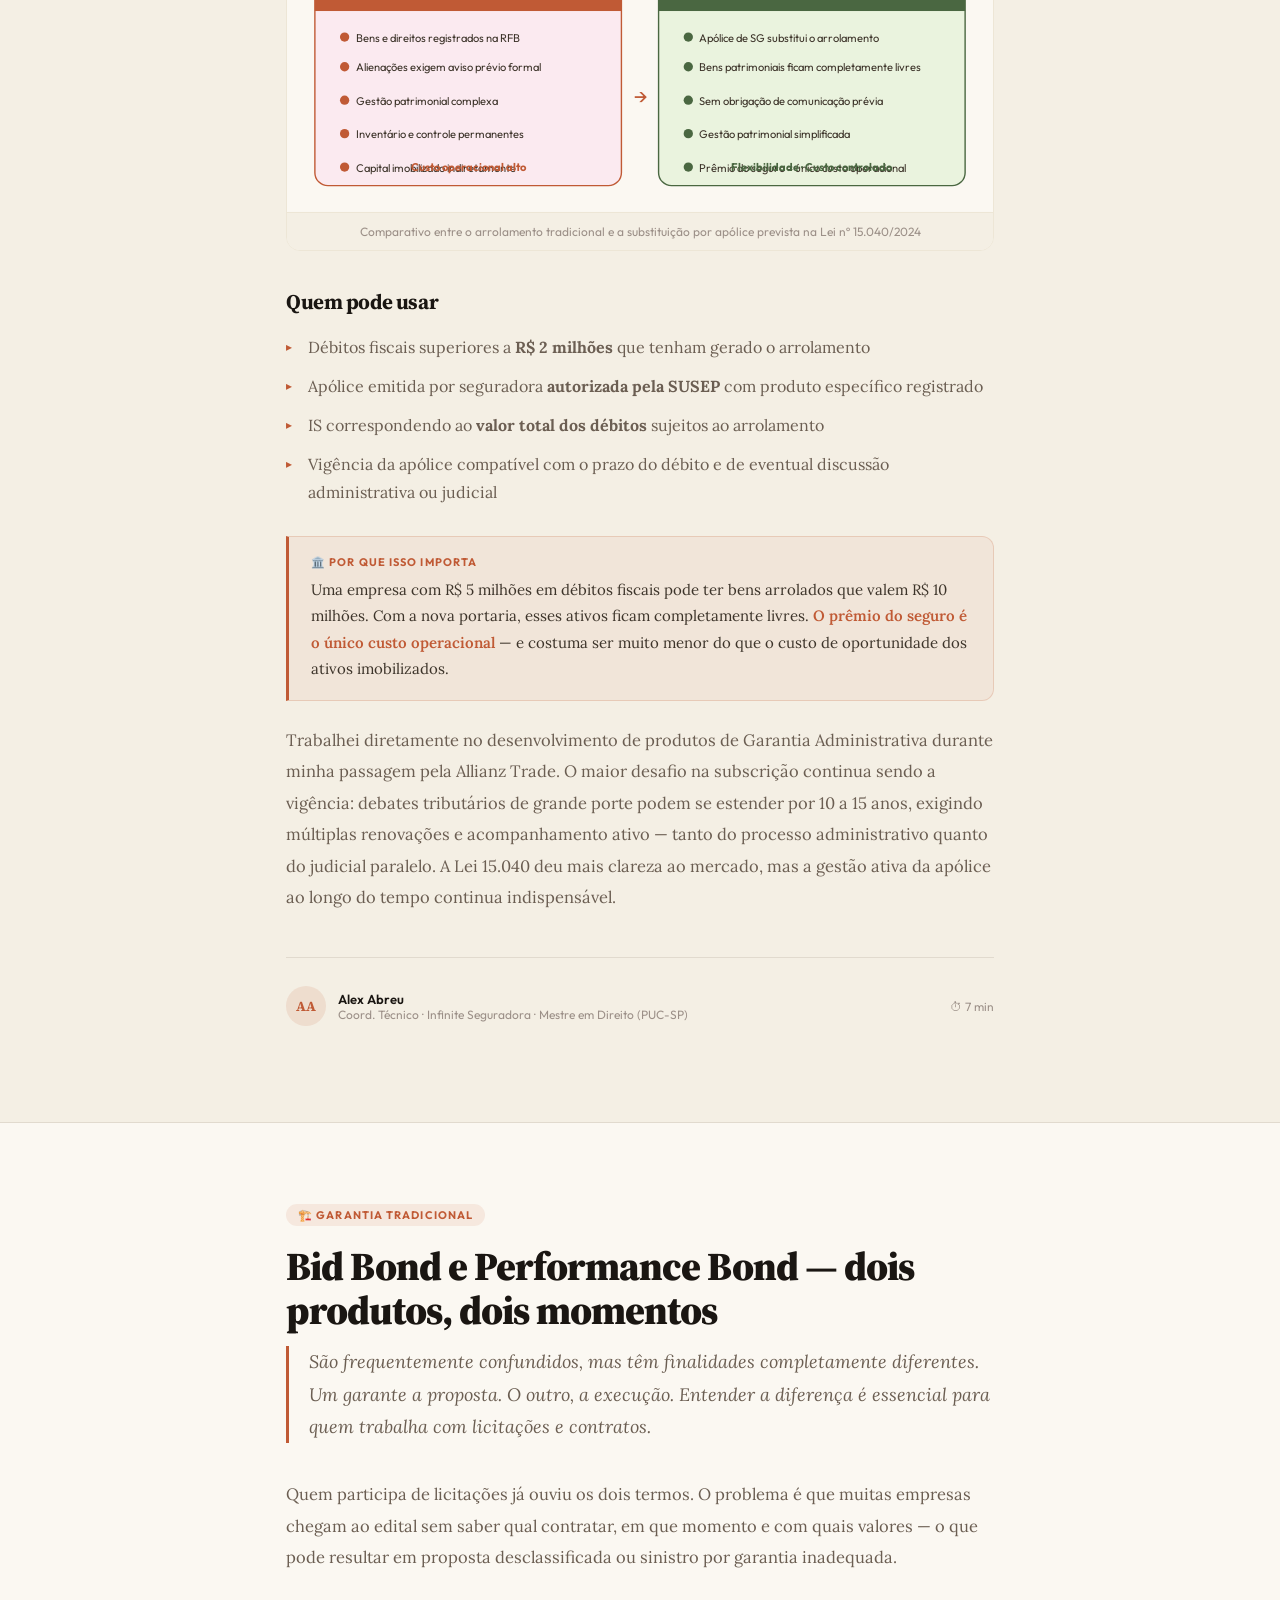
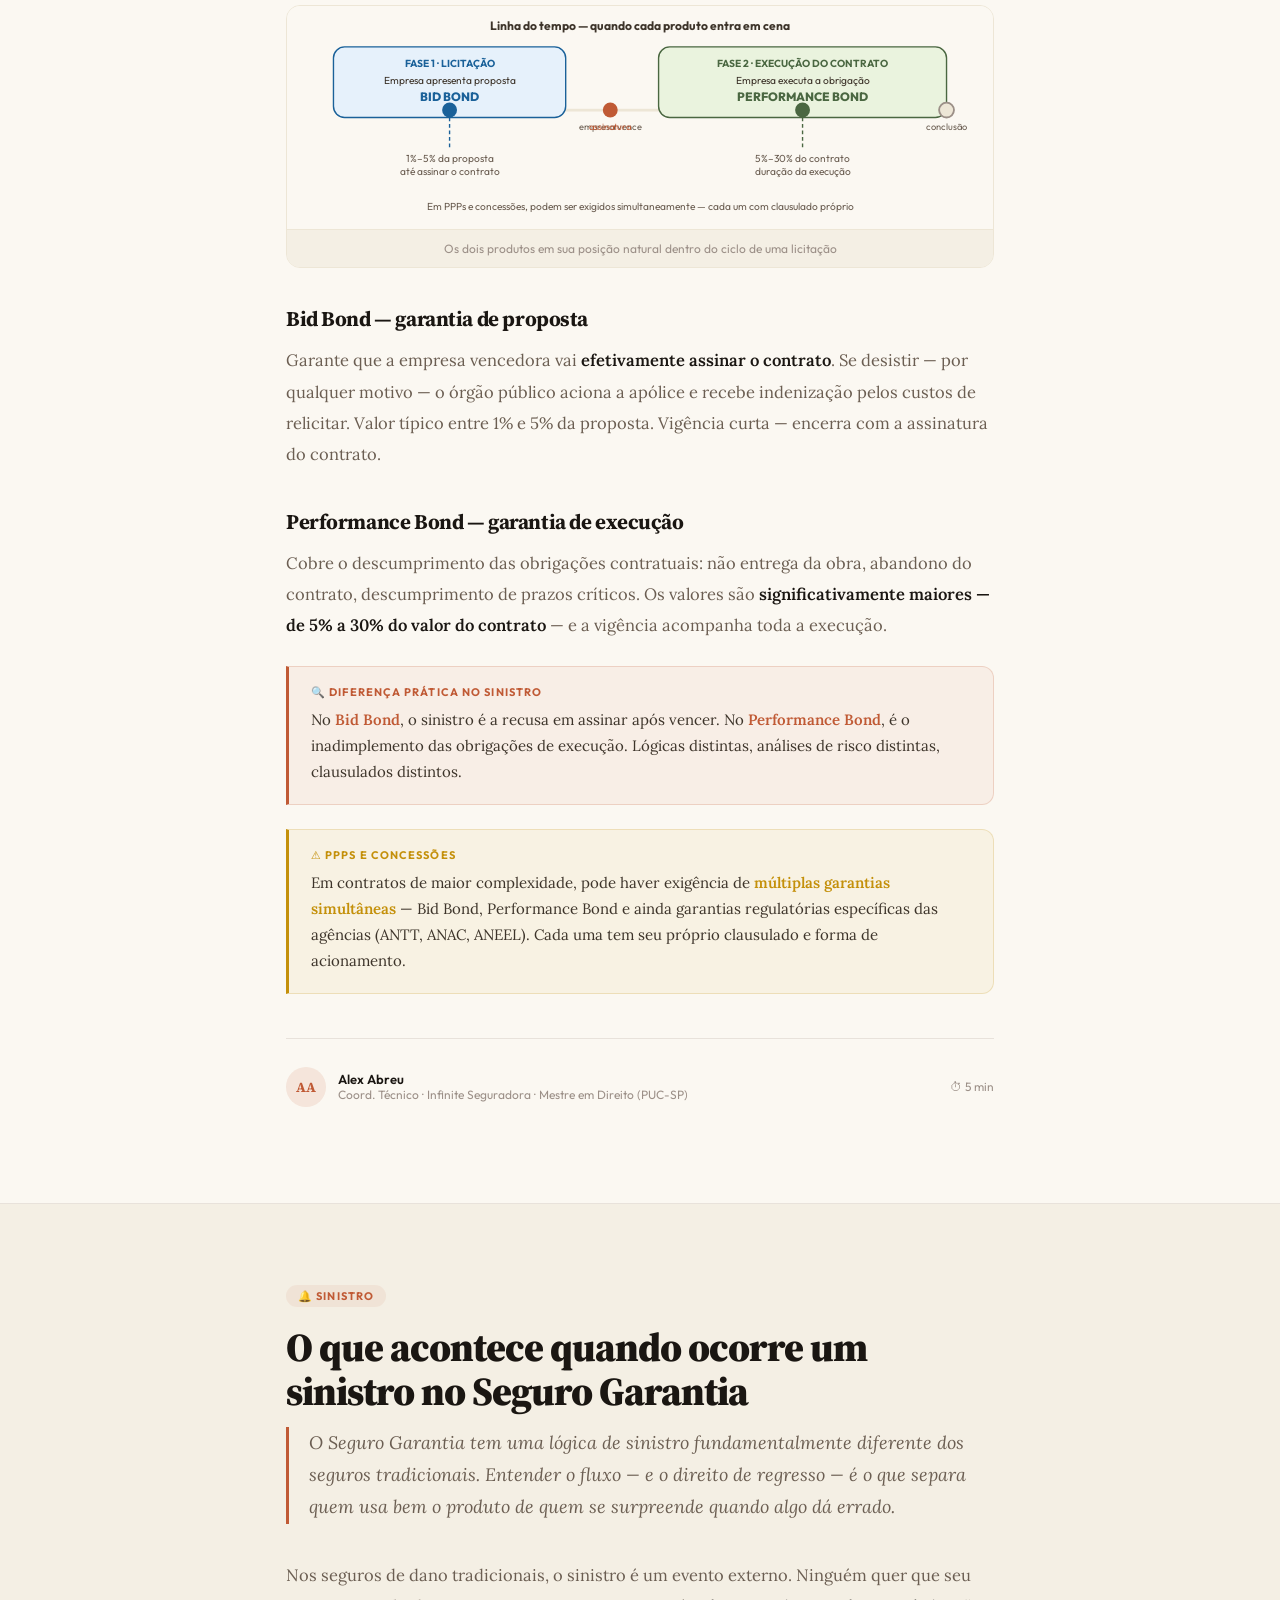
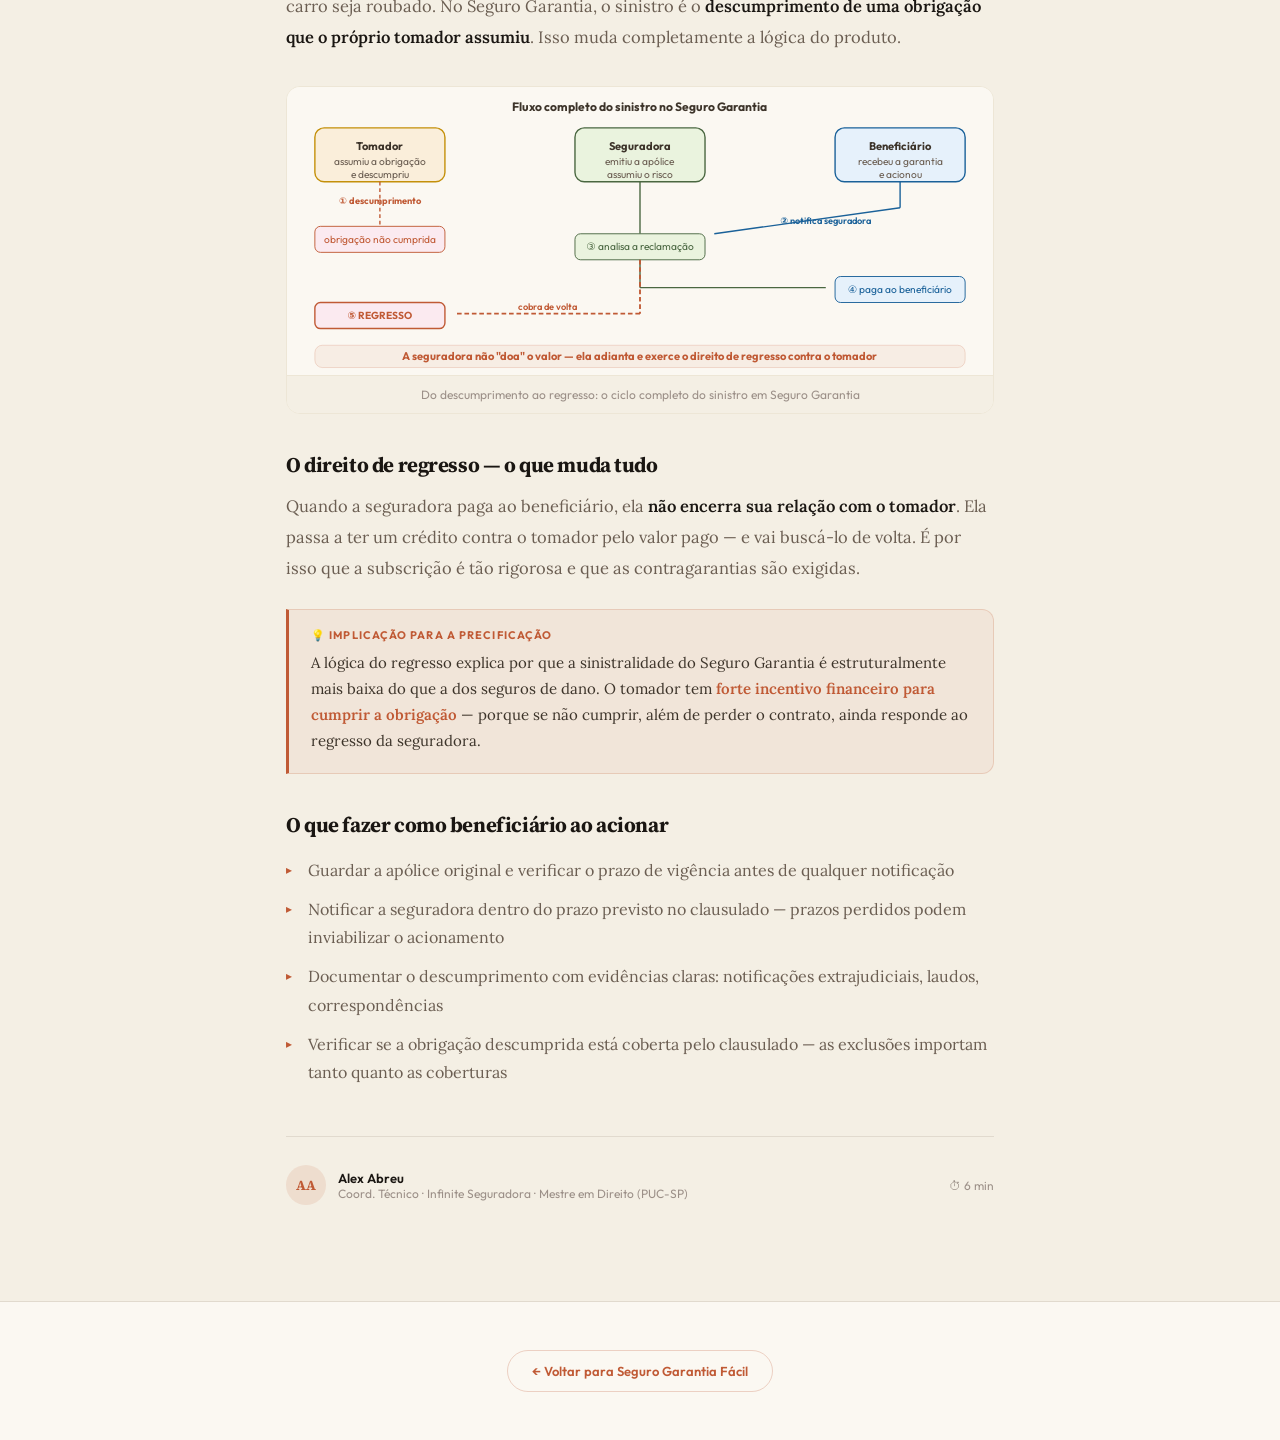
==== commit f26c34ee: "Update artigos.html" ====
--- a/artigos.html
+++ b/artigos.html
@@ -72,8 +72,9 @@
 <body>
 <nav>
   <a href="segurogarantiafacil_v6.html" class="nav-logo">Seguro Garantia <em>Fácil</em></a>
-  <a href="segurogarantiafacil_v6.html" class="nav-back">← Início</a>
+  <a href="index.html" class="btm">← Voltar para Seguro Garantia Fácil</a>
 </nav>
+  
 <div class="hero">
   <div class="hero-ey">Biblioteca</div>
   <h1>Aprenda Seguro Garantia<br><em>de verdade</em></h1>
@@ -85,7 +86,6 @@
   <a href="#a3">3. Lei 15.040/2024</a>
   <a href="#a4">4. Bid Bond vs. Performance</a>
   <a href="#a6">6. O sinistro</a>
-  <a href=""index.html">← Voltar Página Inicial</a> 
 </div>
 
 <!-- ART 1 -->
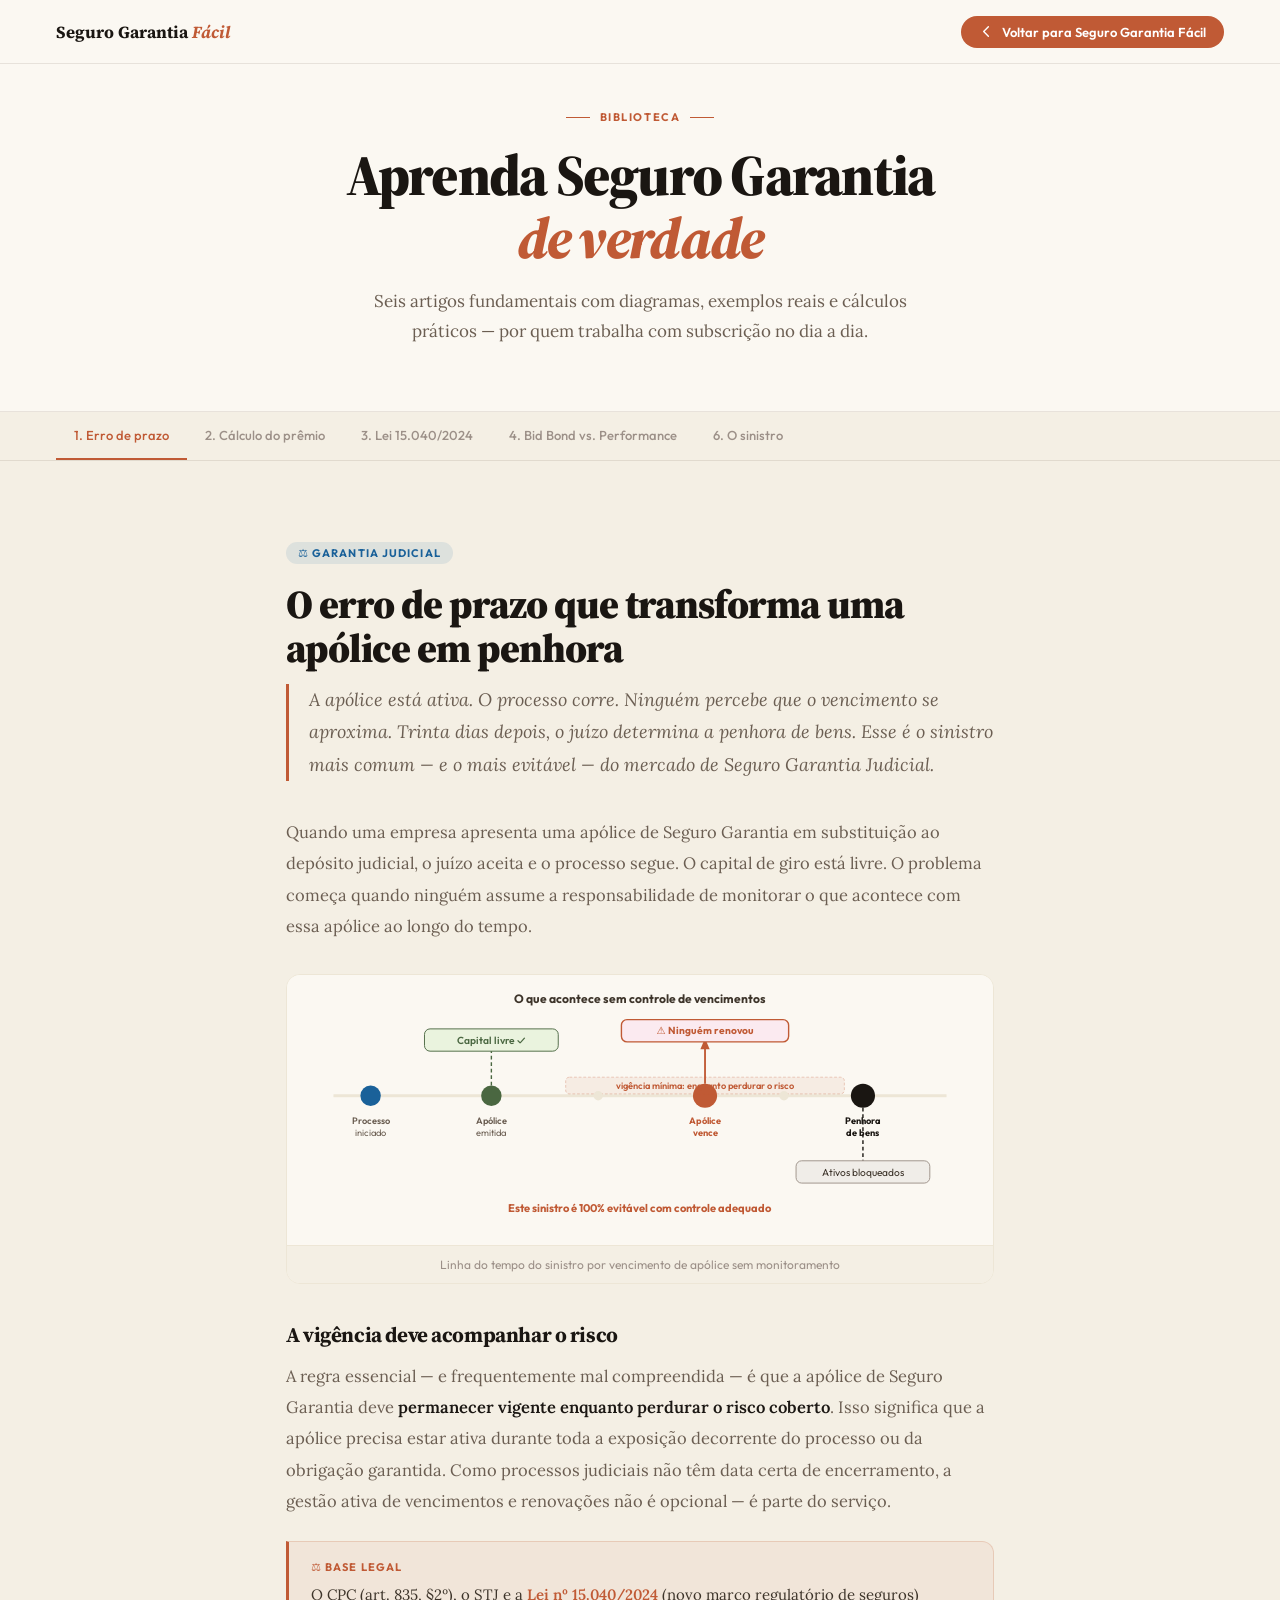
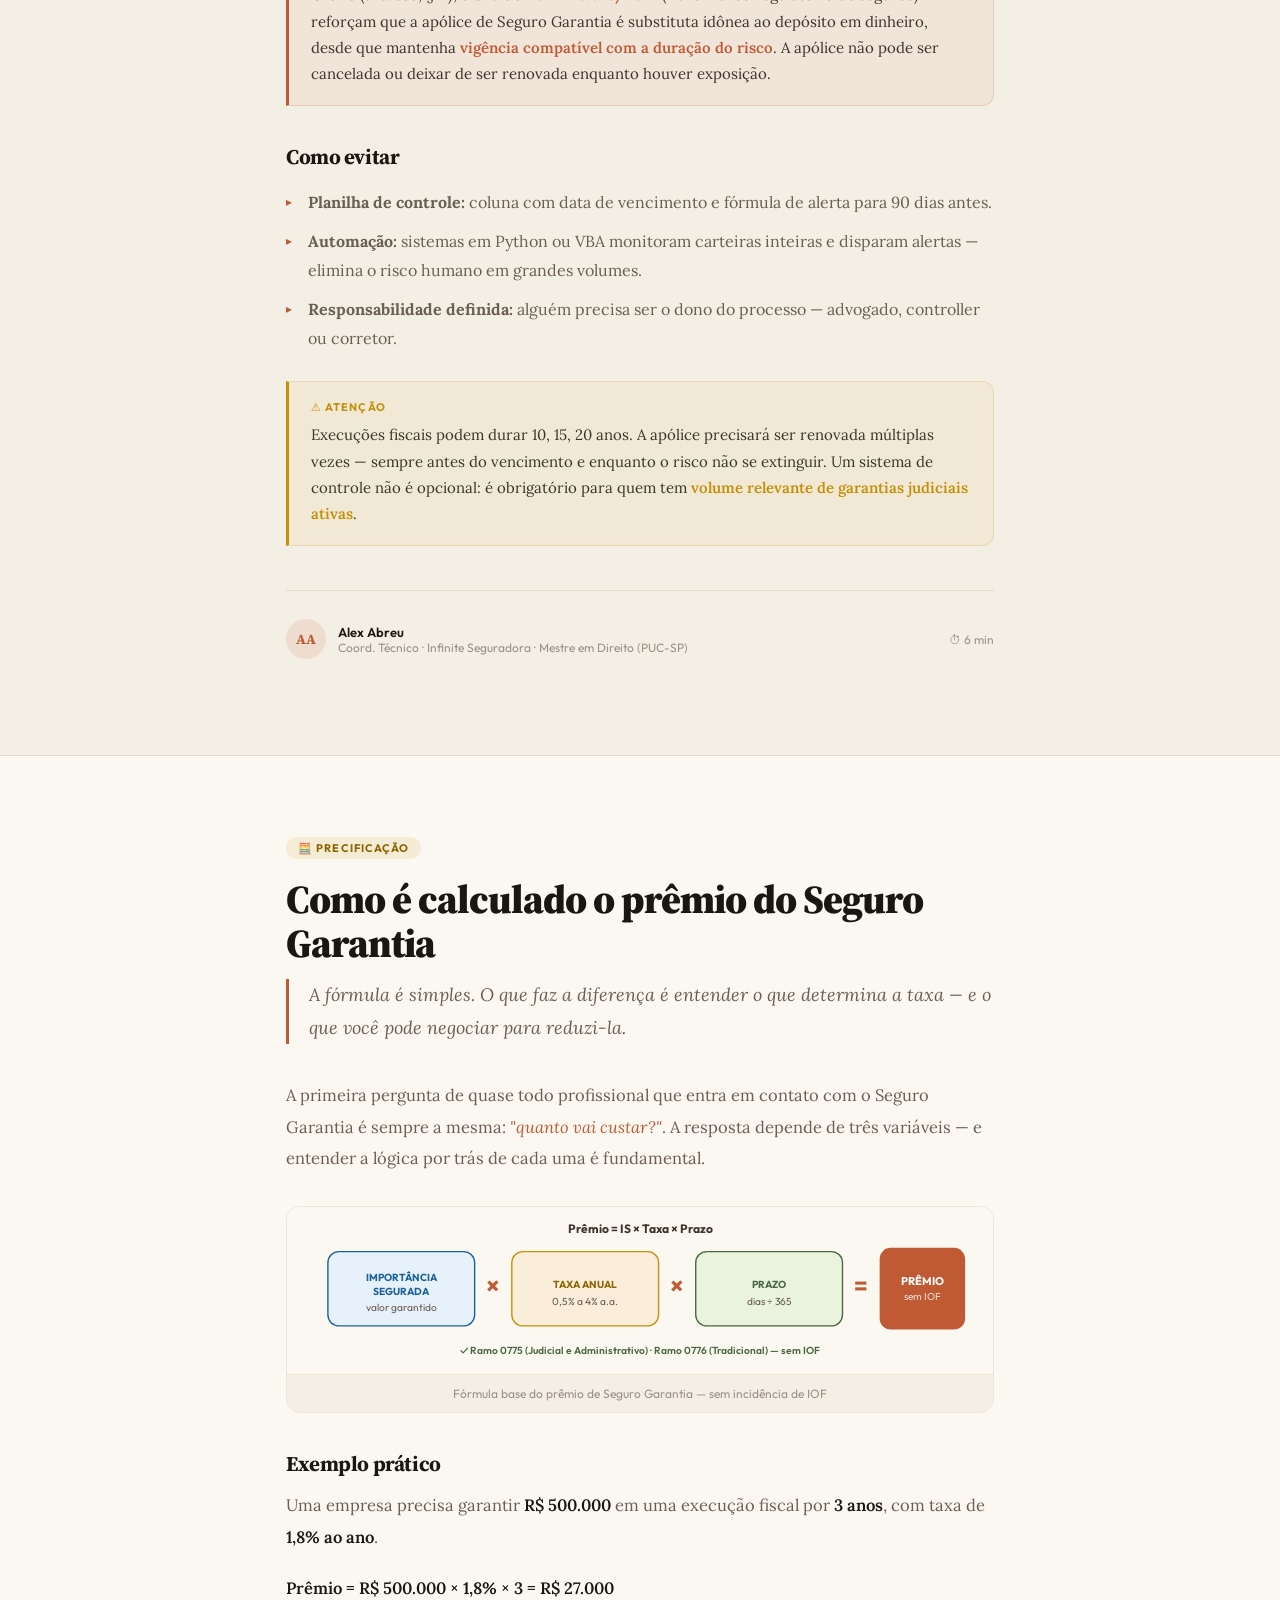
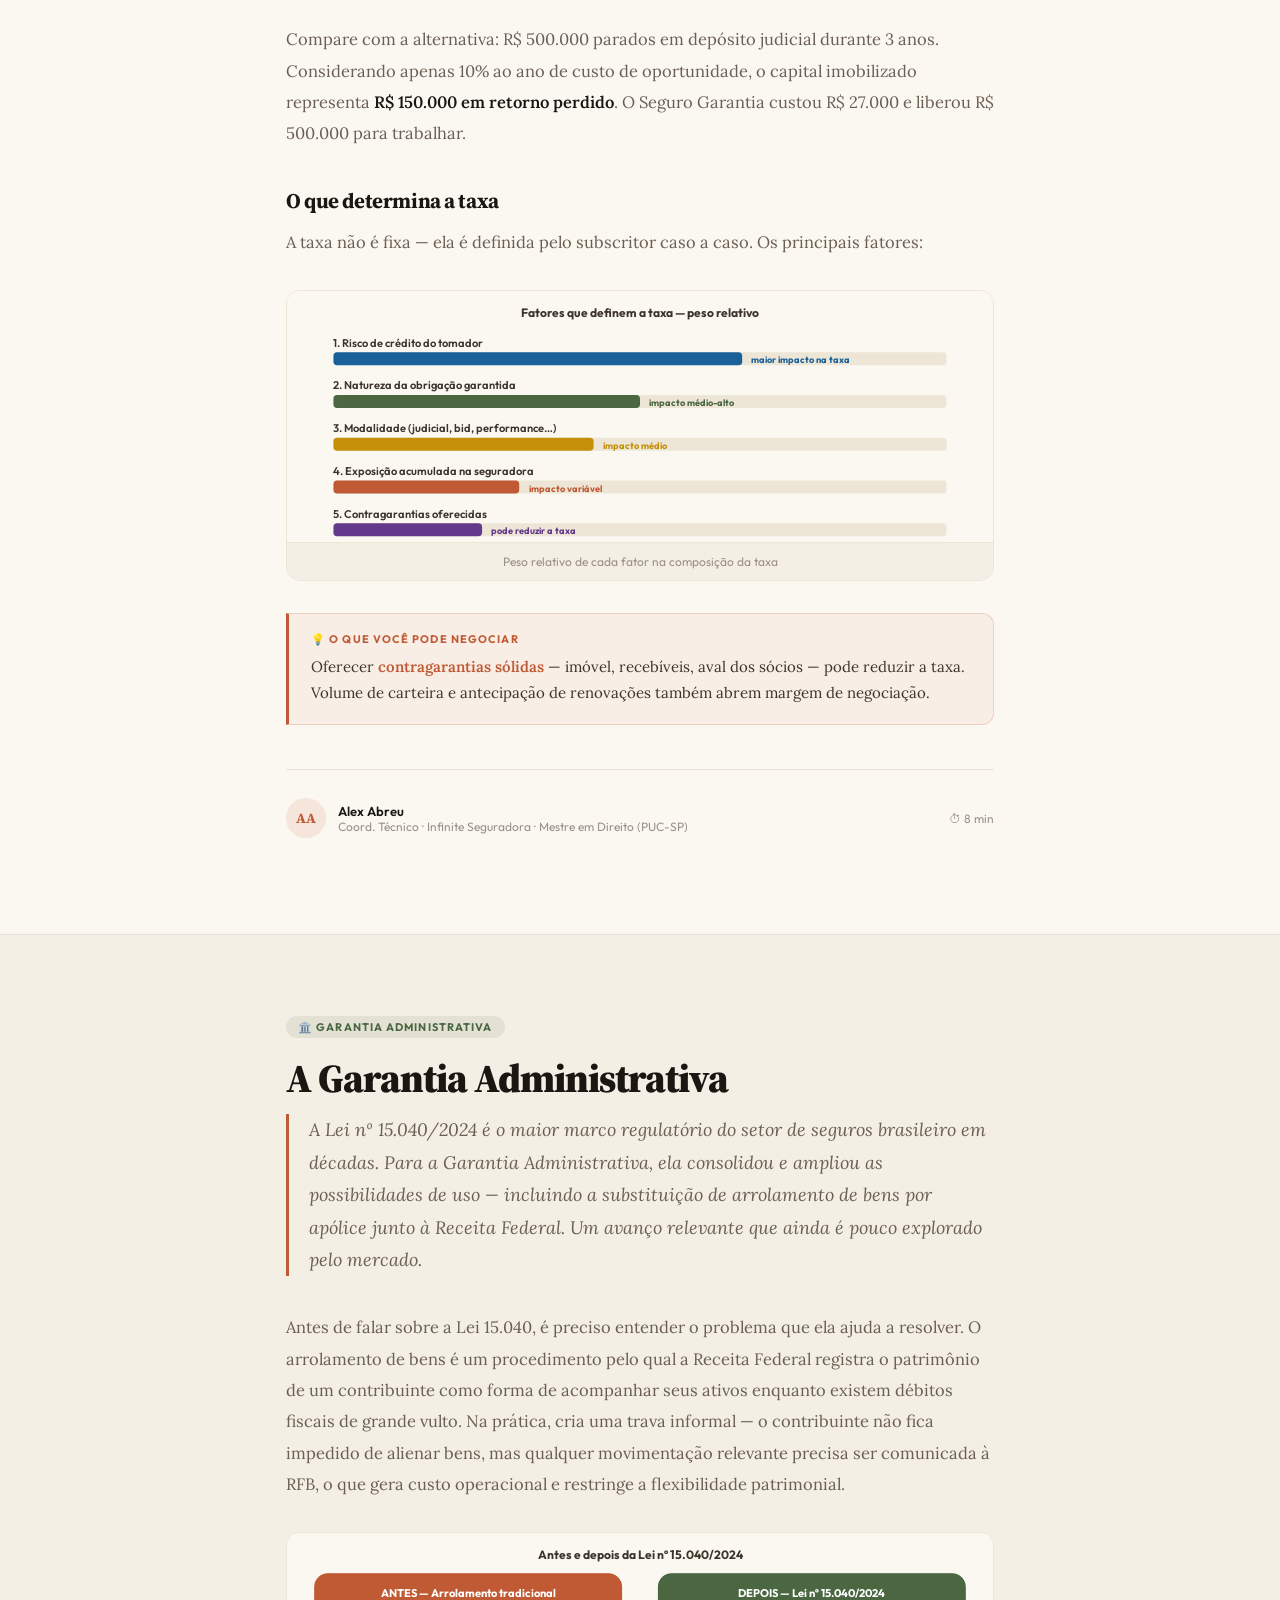
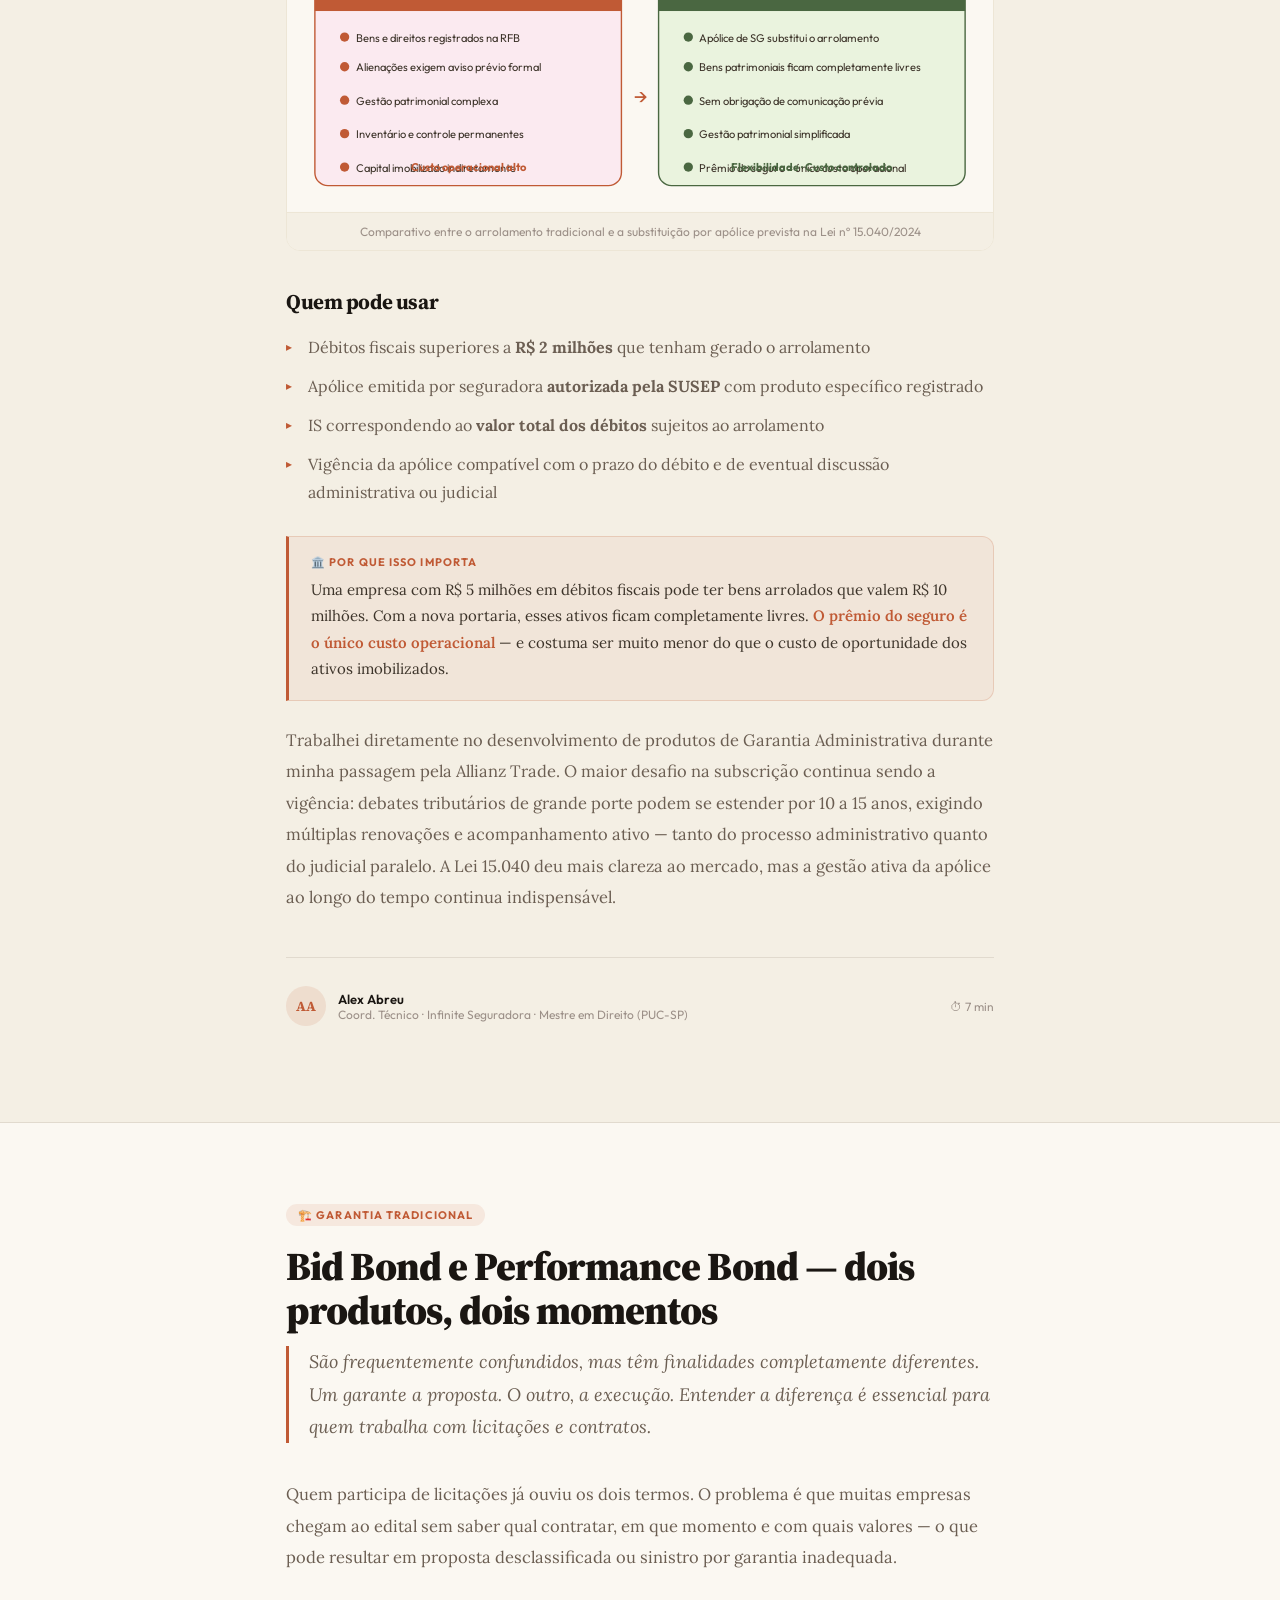
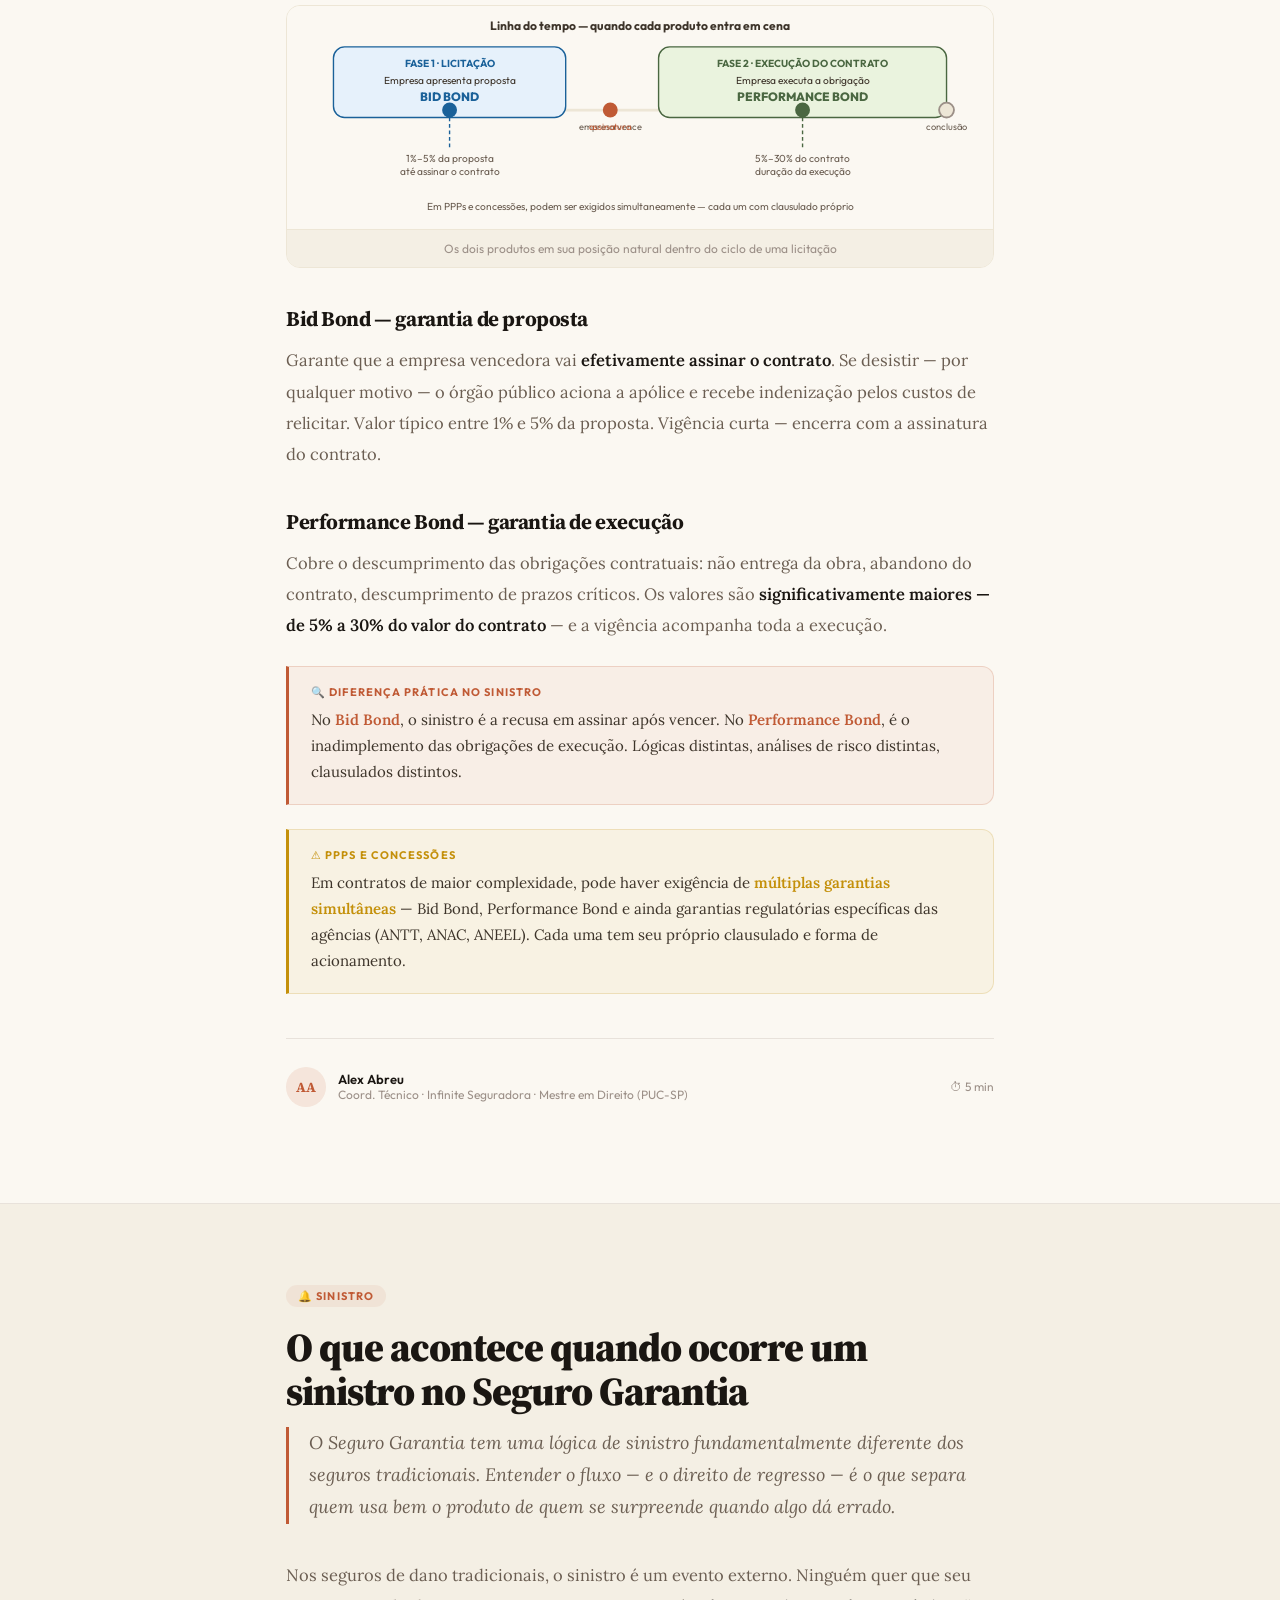
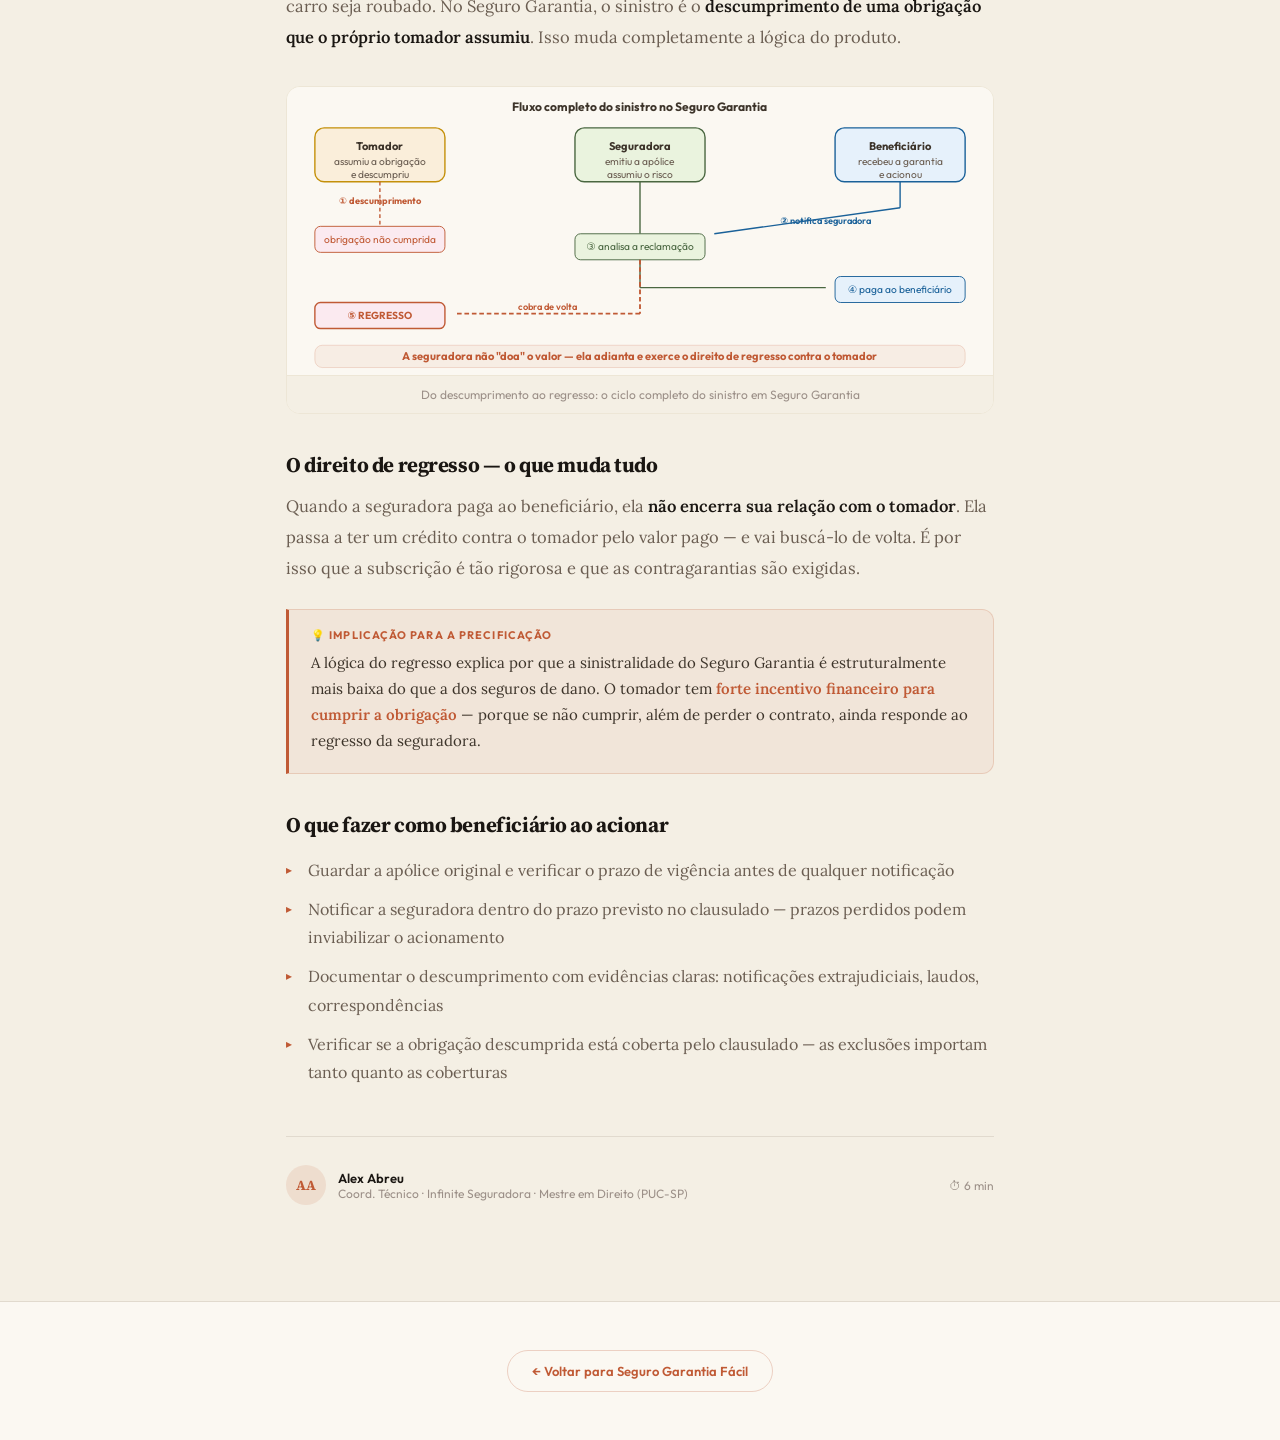
==== commit c2fa233c: "Update artigos.html" ====
--- a/artigos.html
+++ b/artigos.html
@@ -67,12 +67,36 @@
 .btm a{font-family:var(--ui);font-size:13px;font-weight:600;color:var(--terra);text-decoration:none;display:inline-flex;align-items:center;gap:8px;padding:12px 24px;border-radius:99px;border:1.5px solid rgba(192,90,53,.25);transition:all .2s}
 .btm a:hover{background:rgba(192,90,53,.06)}
 @media(max-width:768px){nav,div.anav{padding:0 20px}.hero{padding:96px 20px 52px}.ai{padding:0 20px}}
+  .btn-voltar {
+  display: inline-flex;
+  align-items: center;
+  gap: 8px;
+  font-family: var(--ui);
+  font-size: 13px;
+  font-weight: 600;
+  color: #fff;
+  text-decoration: none;
+  padding: 8px 18px;
+  border-radius: 99px;
+  background: var(--terra);
+  transition: background 0.25s, transform 0.2s;
+}
+
+.btn-voltar:hover {
+  background: var(--terra-lt);
+  transform: translateY(-1px);
+}
 </style>
 </head>
 <body>
 <nav>
   <a href="segurogarantiafacil_v6.html" class="nav-logo">Seguro Garantia <em>Fácil</em></a>
-  <a href="index.html" class="btm">← Voltar para Seguro Garantia Fácil</a>
+  <a href="index.html" class="btn-voltar">
+    <svg width="15" height="15" viewBox="0 0 16 16" fill="none">
+      <path d="M10 3L5 8l5 5" stroke="currentColor" stroke-width="1.5" stroke-linecap="round" stroke-linejoin="round"/>
+    </svg>
+    Voltar para Seguro Garantia Fácil
+  </a>
 </nav>
   
 <div class="hero">
